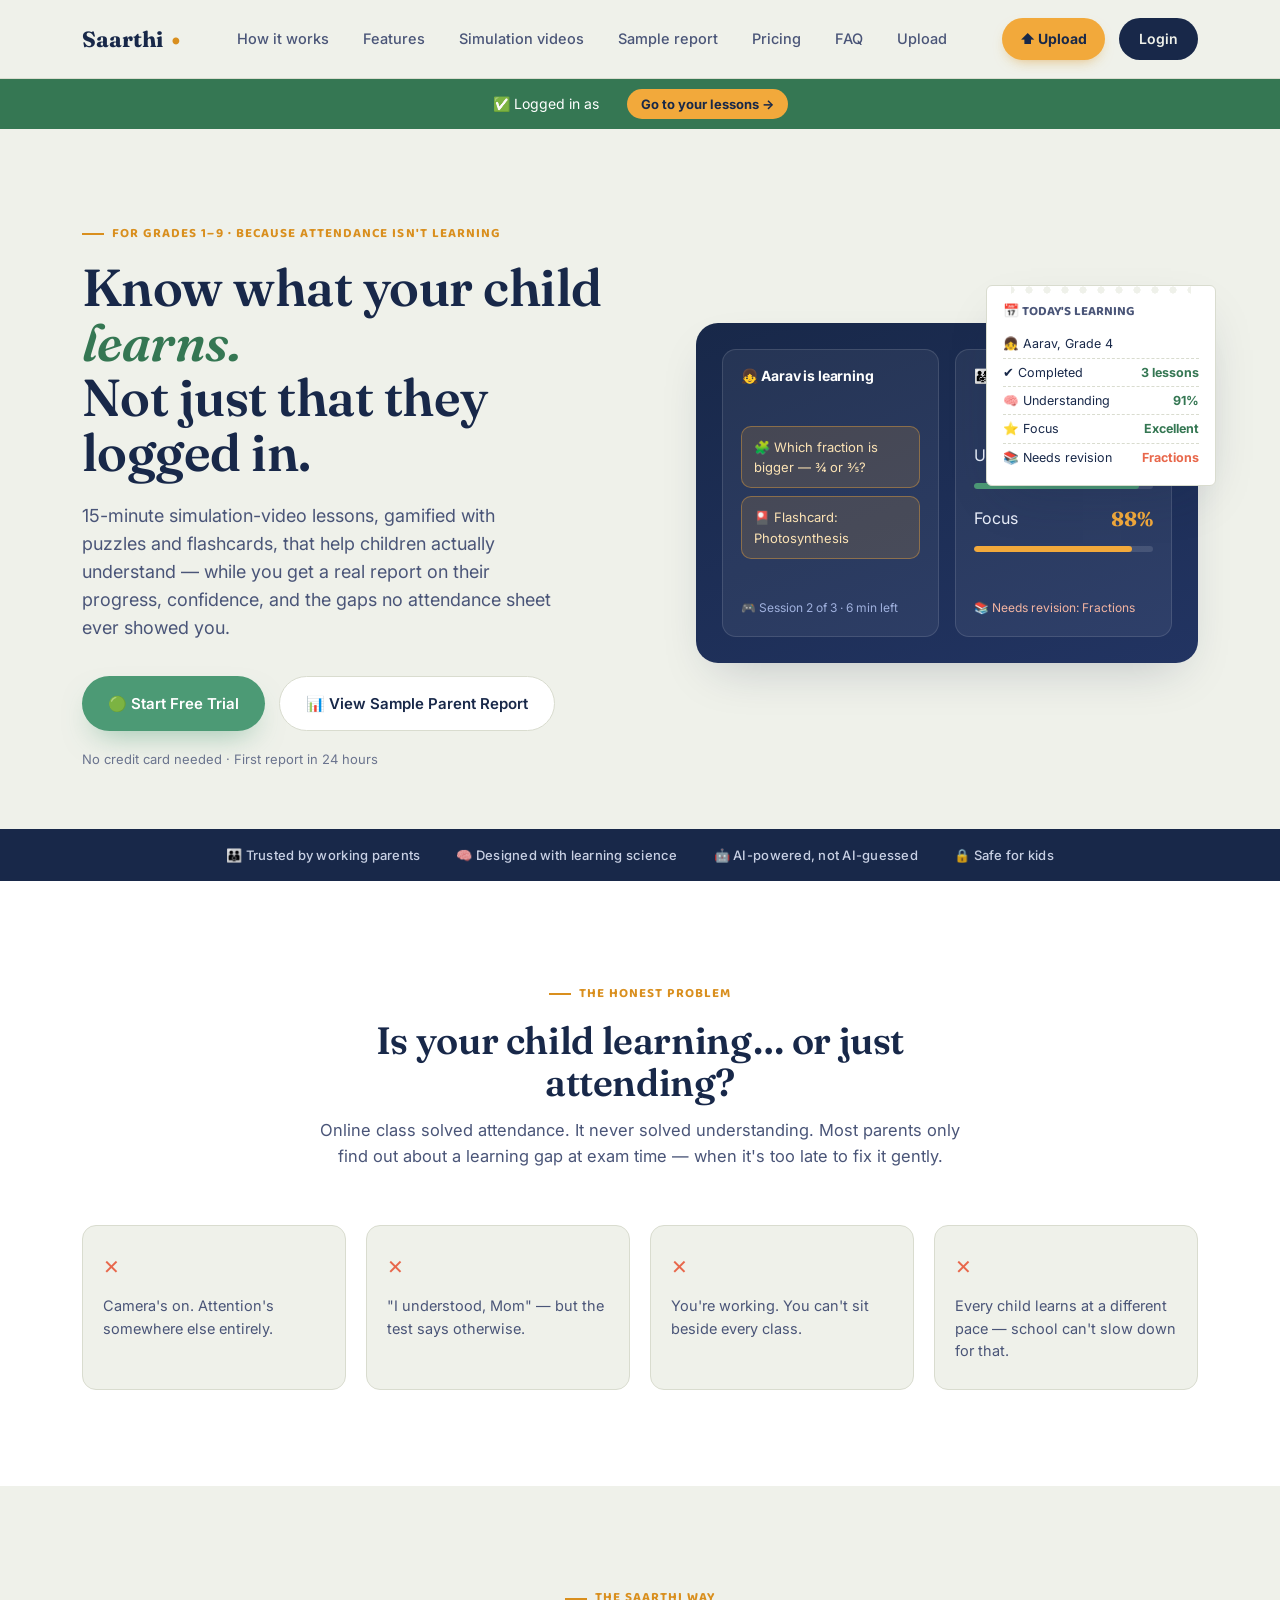
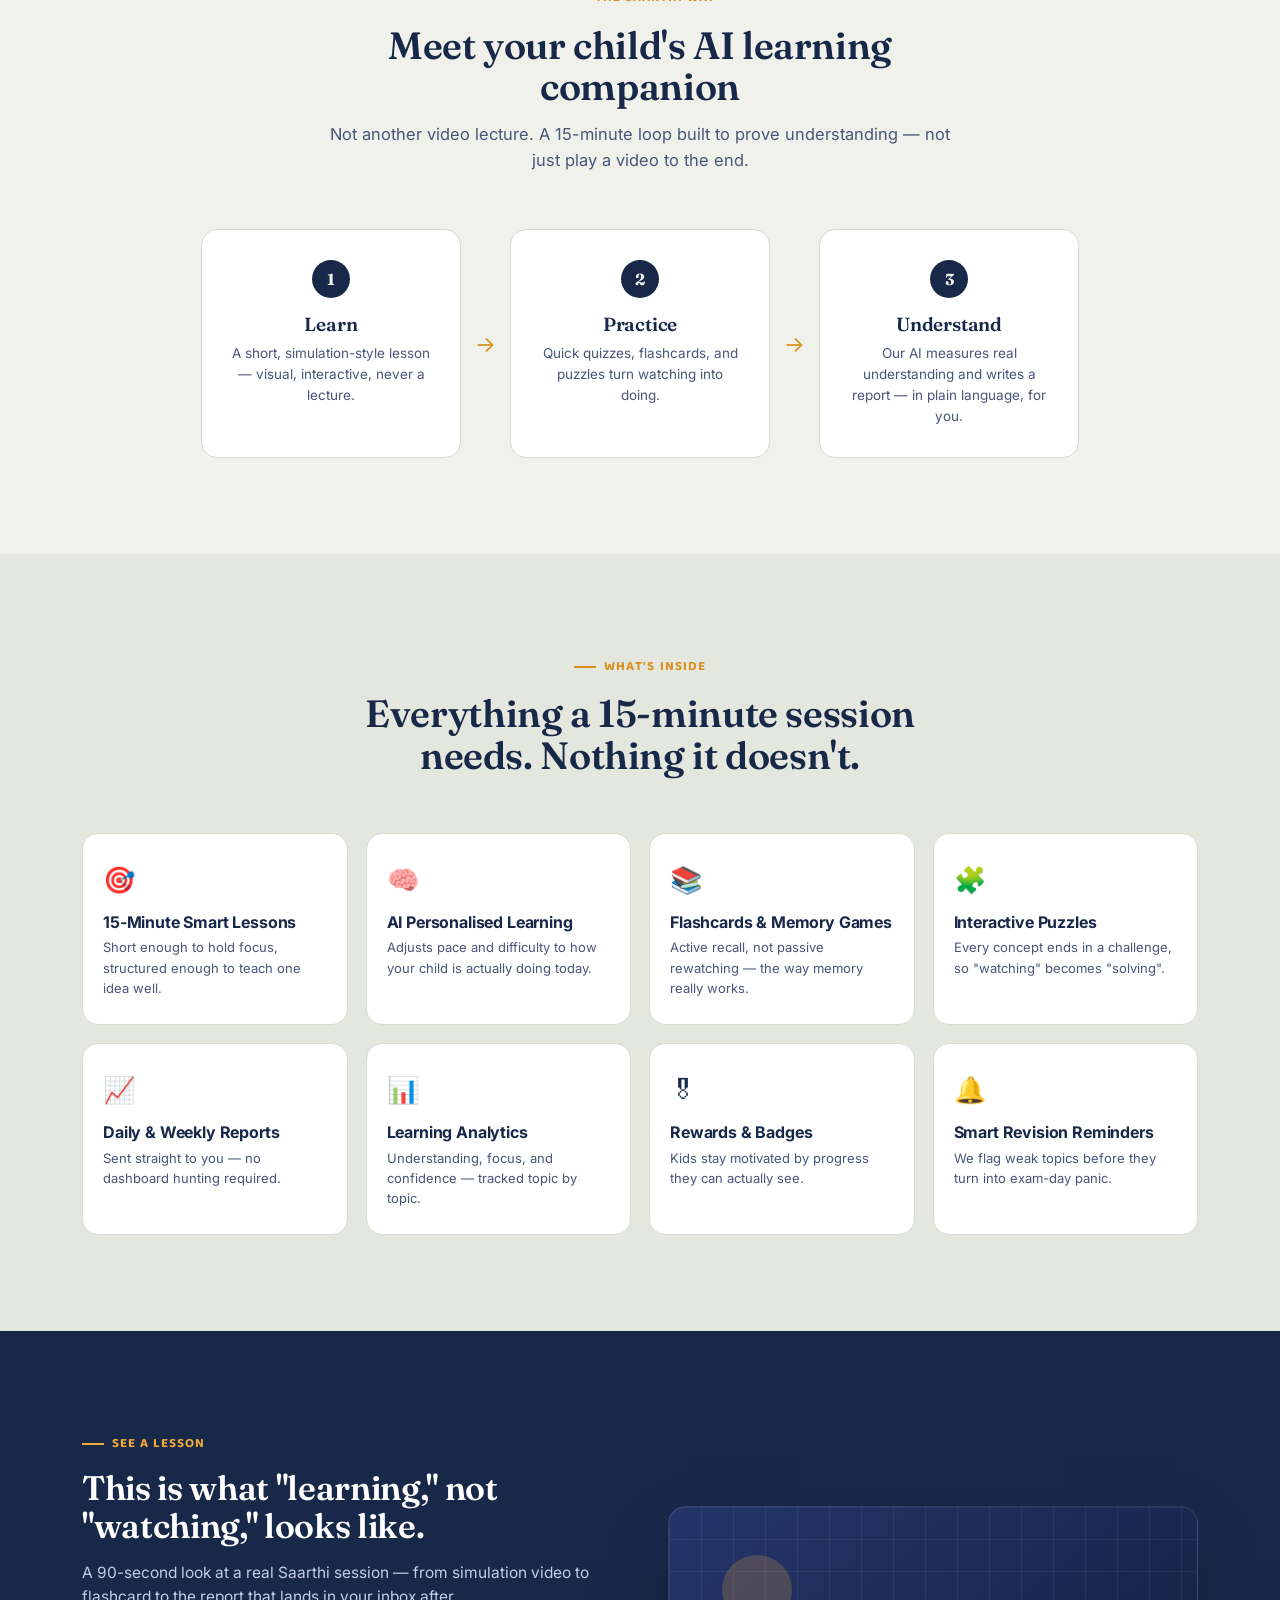
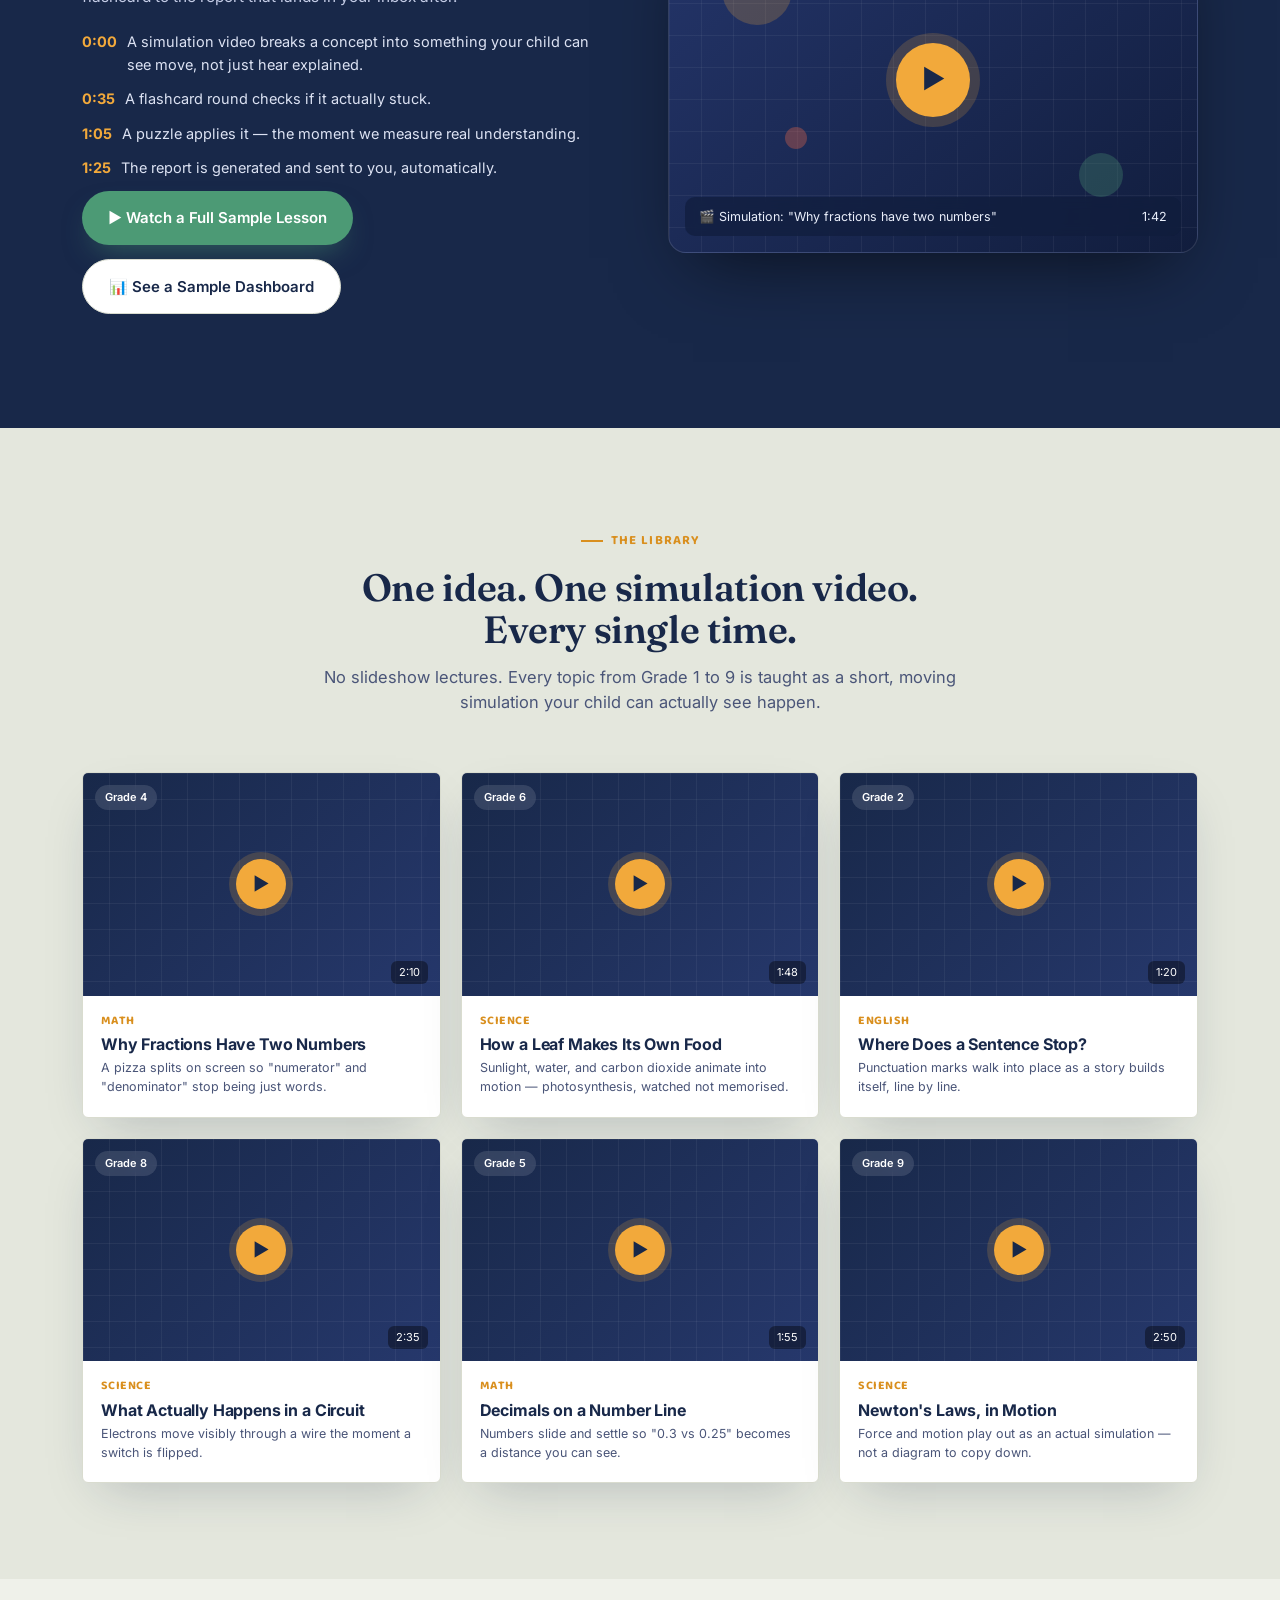
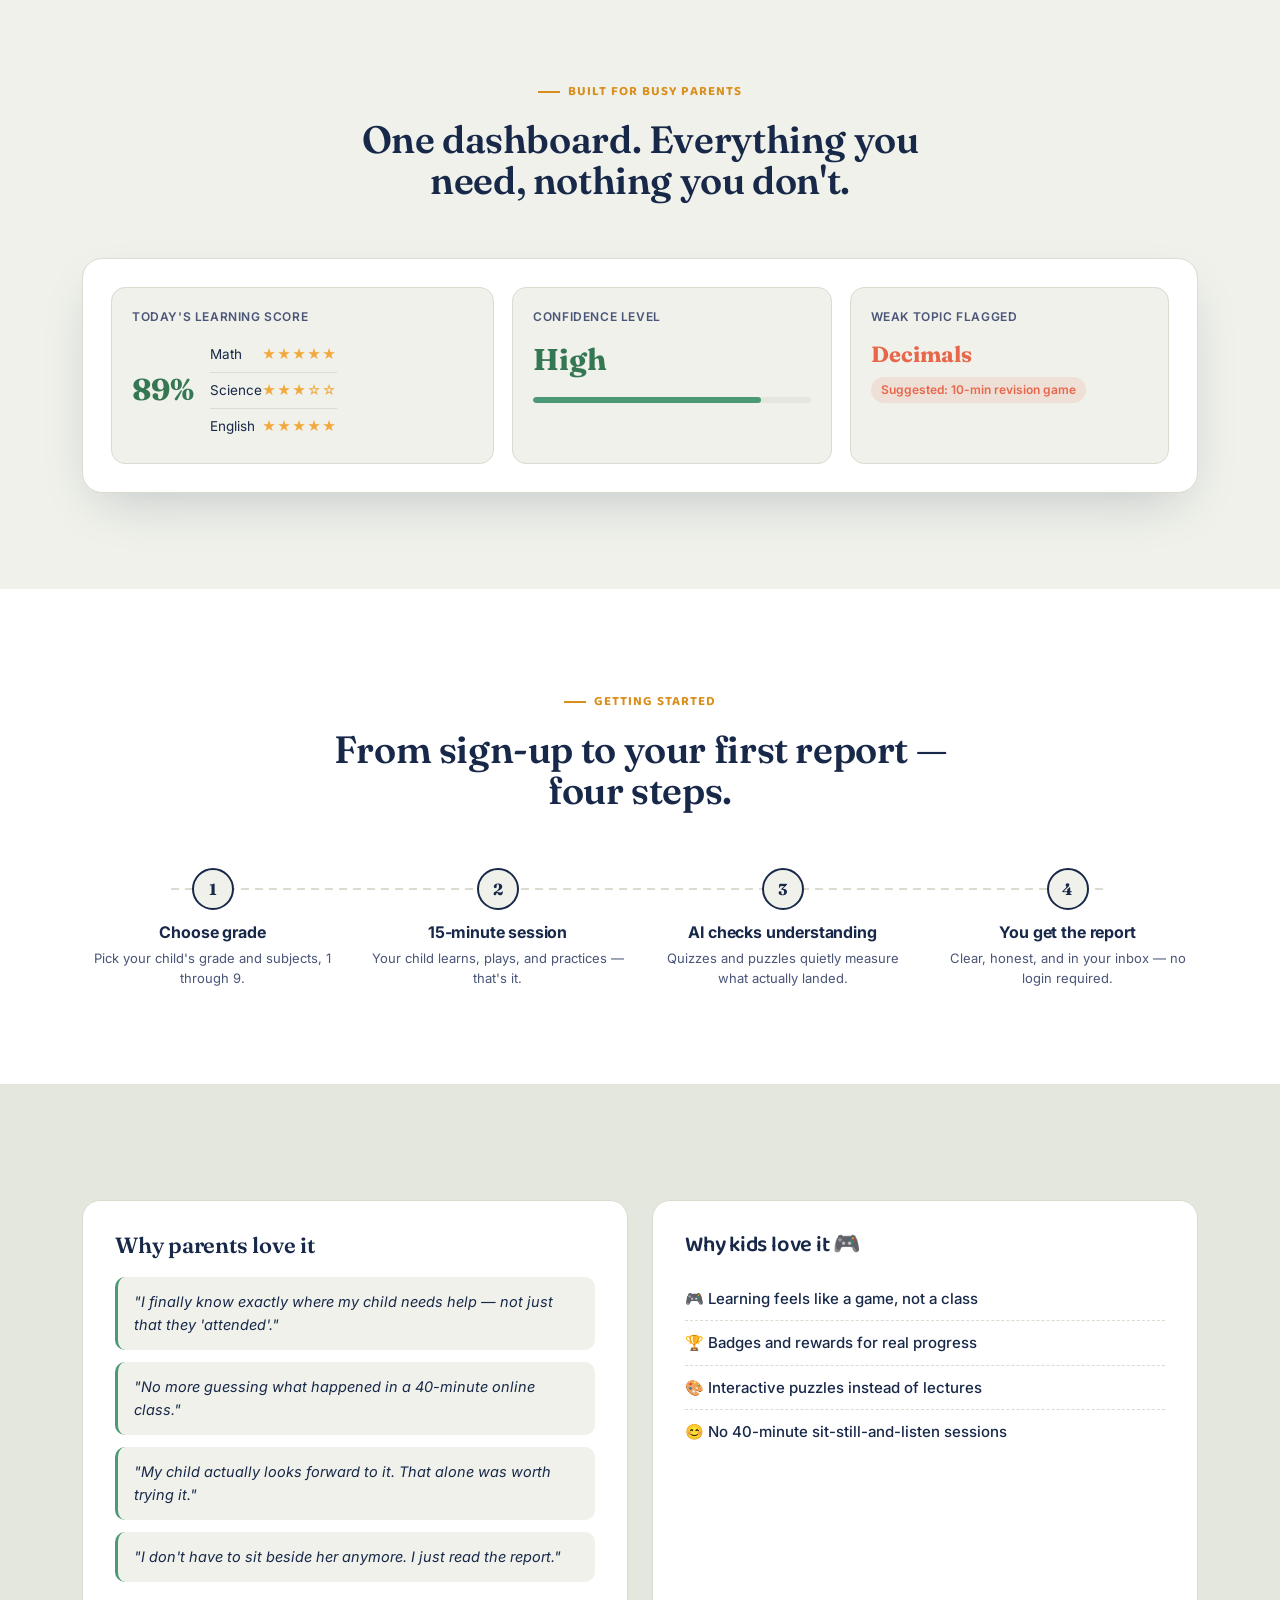
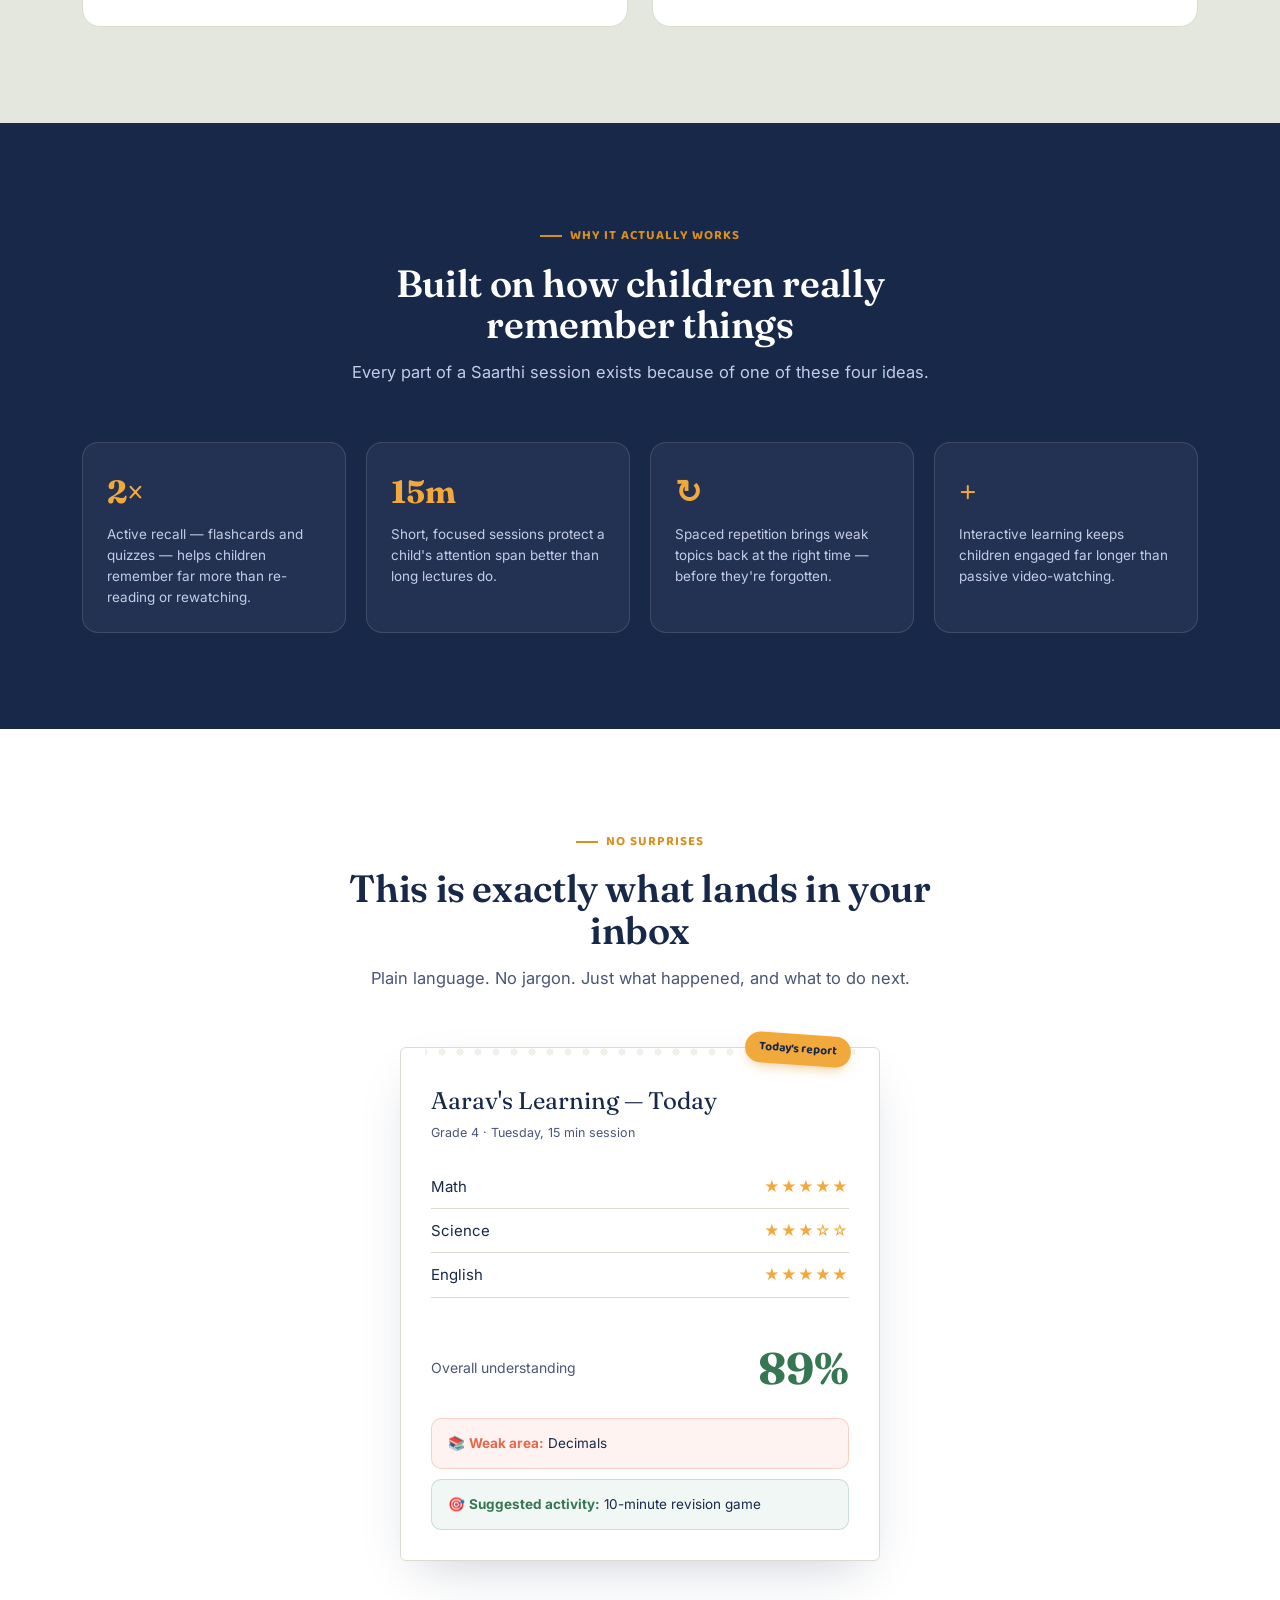
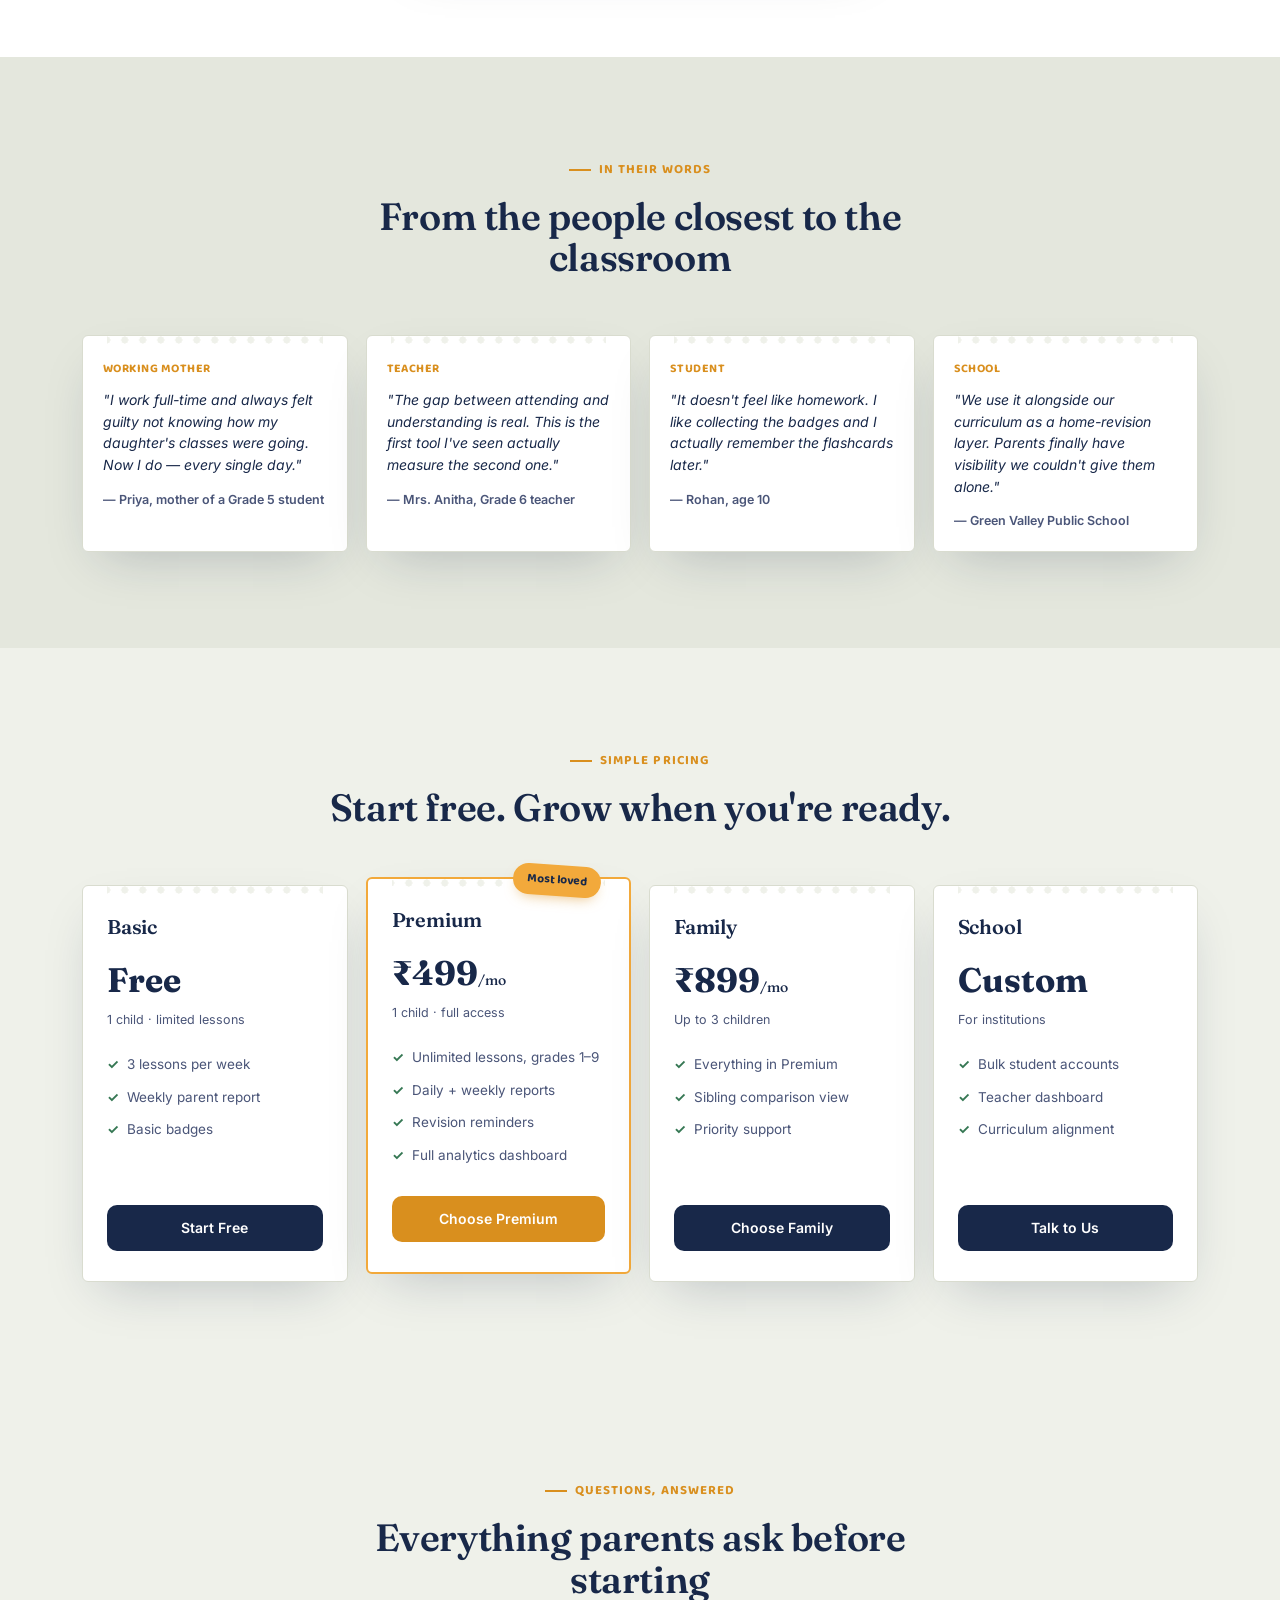
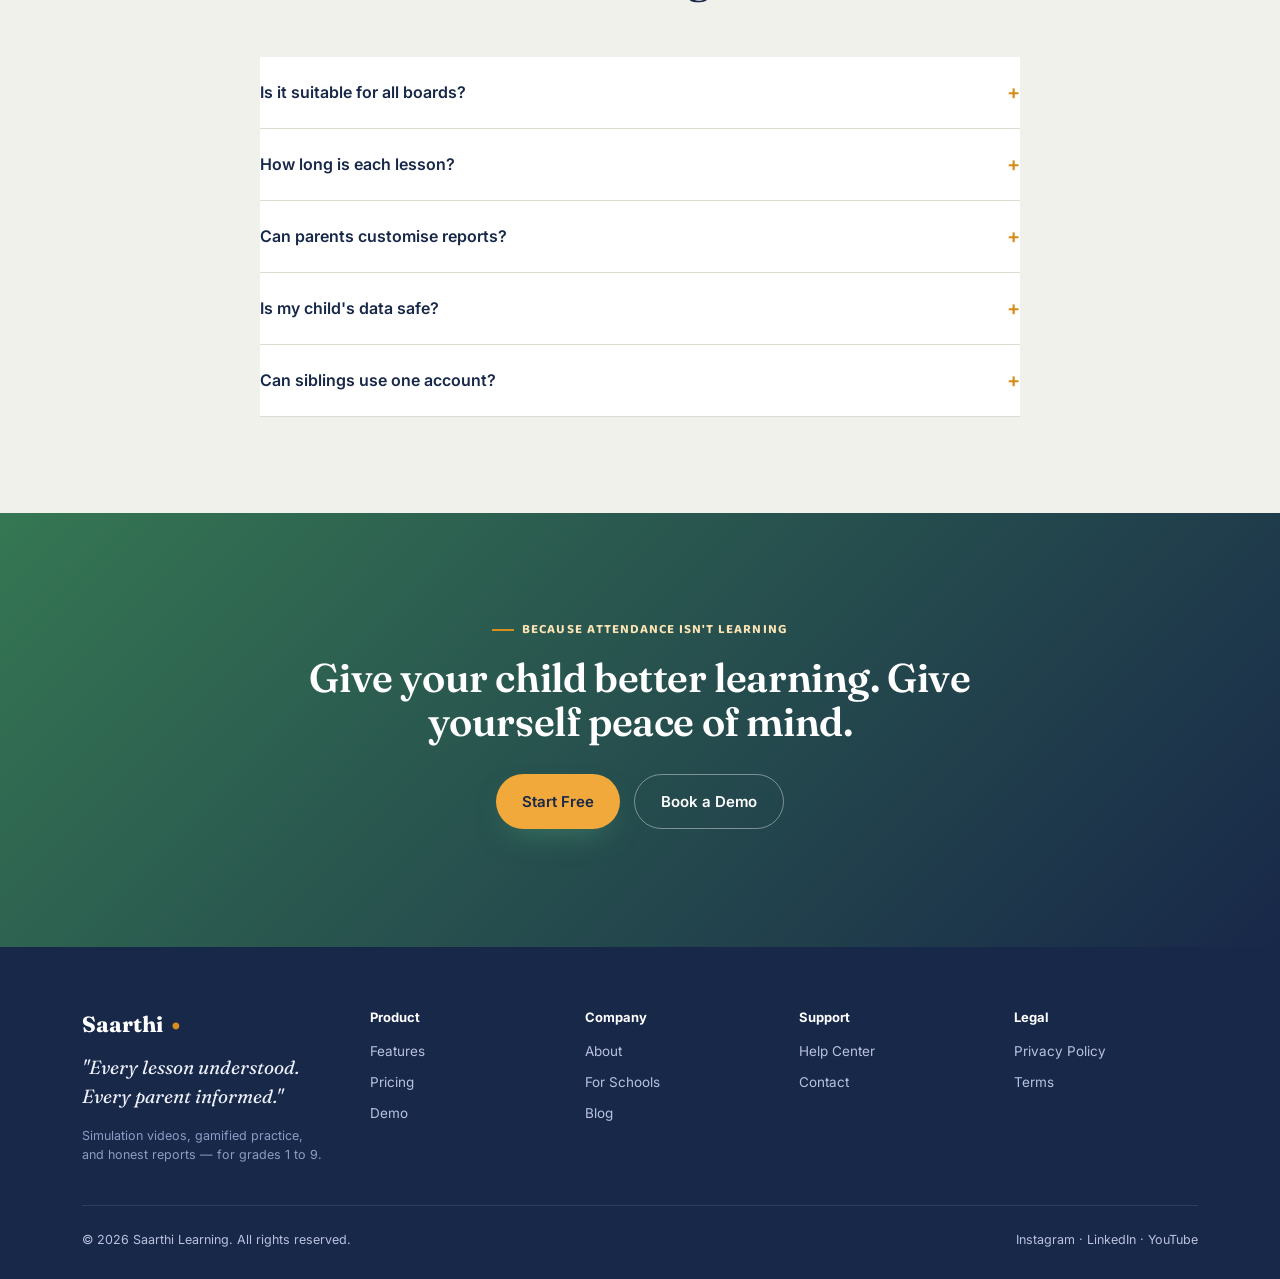
==== frontend/index.html @ c21df6fd ".." ====
<!DOCTYPE html>
<html lang="en">
<head>
<meta charset="UTF-8">
<meta name="viewport" content="width=device-width, initial-scale=1.0">
<title>Saarthi — Because attendance isn't learning.</title>
<link rel="preconnect" href="https://fonts.googleapis.com">
<link href="https://fonts.googleapis.com/css2?family=Fraunces:ital,opsz,wght@0,9..144,300;0,9..144,450;0,9..144,600;0,9..144,700;1,9..144,500&family=Inter:wght@400;500;600;700;800&family=Baloo+2:wght@500;600;700;800&display=swap" rel="stylesheet">
<style>
  :root{
    --ink:#182849;
    --ink-soft:#4A5578;
    --paper:#EFF1EA;
    --paper-deep:#E4E7DD;
    --card:#FFFFFF;
    --line: #D9DCCF;
    --marigold:#F2A93B;
    --marigold-deep:#D98F1E;
    --coral:#E8674B;
    --sage:#4C9A75;
    --sage-deep:#357753;
    --shadow: 0 20px 50px -20px rgba(24,40,73,0.25);
  }
  *{box-sizing:border-box; margin:0; padding:0;}
  html{scroll-behavior:smooth;}
  body{
    font-family:'Inter', sans-serif;
    background:var(--paper);
    color:var(--ink);
    line-height:1.55;
    -webkit-font-smoothing:antialiased;
    overflow-x:hidden;
  }
  h1,h2,h3,h4{ font-family:'Fraunces', serif; font-weight:600; color:var(--ink); line-height:1.1; letter-spacing:-0.01em;}
  .kid-font{ font-family:'Baloo 2', sans-serif; }
  a{ text-decoration:none; color:inherit; }
  img{max-width:100%; display:block;}
  .wrap{ max-width:1180px; margin:0 auto; padding:0 32px; }
  section{ position:relative; }
  .eyebrow{
    font-family:'Baloo 2', sans-serif;
    font-size:13px;
    font-weight:700;
    letter-spacing:0.08em;
    text-transform:uppercase;
    color:var(--marigold-deep);
    display:inline-flex;
    align-items:center;
    gap:8px;
    margin-bottom:16px;
  }
  .eyebrow::before{
    content:"";
    width:22px; height:2px;
    background:var(--marigold-deep);
    display:inline-block;
  }
  /* ---------- report-card signature component ---------- */
  .report-card{
    background:var(--card);
    border-radius:6px;
    position:relative;
    box-shadow: var(--shadow);
    border:1px solid var(--line);
  }
  .report-card::before{
    content:"";
    position:absolute;
    top:-1px; left:24px; right:24px;
    height:10px;
    background-image: radial-gradient(circle, var(--paper) 3.5px, transparent 3.6px);
    background-size: 18px 10px;
    background-repeat: repeat-x;
    background-position: top center;
  }
  .stamp-tab{
    position:absolute;
    top:-14px; right:28px;
    background:var(--marigold);
    color:var(--ink);
    font-family:'Baloo 2', sans-serif;
    font-weight:700;
    font-size:12px;
    padding:6px 14px;
    border-radius:20px;
    transform:rotate(4deg);
    box-shadow:0 6px 14px -6px rgba(217,143,30,0.6);
  }

  /* ---------- NAV ---------- */
  header{
    position:sticky; top:0; z-index:100;
    background:rgba(239,241,234,0.86);
    backdrop-filter:blur(10px);
    border-bottom:1px solid var(--line);
  }
  nav{
    display:flex; align-items:center; justify-content:space-between;
    padding:18px 32px;
    max-width:1180px; margin:0 auto;
  }
  .logo{
    font-family:'Fraunces', serif;
    font-weight:700; font-size:22px;
    display:flex; align-items:center; gap:8px;
  }
  .logo span{ color:var(--marigold-deep); }
  .nav-links{ display:flex; gap:34px; font-size:14.5px; font-weight:500; color:var(--ink-soft); }
  .nav-links a:hover{ color:var(--ink); }
  .nav-auth{ display:flex; align-items:center; gap:14px; }
  .nav-user{ font-size:14px; font-weight:600; color:var(--sage-deep); display:none; }
  .nav-cta{
    background:var(--ink);
    color:var(--paper) !important;
    padding:10px 20px;
    border-radius:30px;
    font-size:14px; font-weight:600;
    border:none; cursor:pointer; font-family:'Inter', sans-serif;
  }
  .nav-logout{
    display:none;
    background:transparent; border:1px solid var(--line); color:var(--ink-soft);
    padding:9px 18px; border-radius:30px; font-size:13.5px; font-weight:600;
    cursor:pointer; font-family:'Inter', sans-serif;
  }
  .nav-logout:hover{ color:var(--ink); }
  .nav-admin{
    background:var(--marigold); color:var(--ink) !important;
    padding:10px 18px; border-radius:30px;
    font-size:14px; font-weight:700;
    box-shadow:0 6px 14px -6px rgba(217,143,30,0.6);
  }
  .nav-admin:hover{ background:var(--marigold-deep); }
  @media(max-width:900px){ .nav-links{display:none;} }

  /* ---------- logged-in banner ---------- */
  .login-banner{
    background:var(--sage-deep);
    color:#fff;
    font-size:14px;
    padding:10px 32px;
    display:flex; align-items:center; justify-content:center; gap:14px; flex-wrap:wrap;
  }
  .login-banner b{ color:#FCE3B4; }
  .login-banner a{
    background:var(--marigold); color:var(--ink);
    font-weight:700; font-size:13px;
    padding:5px 14px; border-radius:20px;
  }

  /* ---------- HERO ---------- */
  .hero{ padding:88px 0 60px; position:relative; }
  .hero-grid{
    display:grid; grid-template-columns:1.05fr 0.95fr; gap:60px; align-items:center;
  }
  .hero h1{ font-size:52px; line-height:1.06; margin-bottom:22px; }
  .hero h1 em{ font-style:italic; color:var(--sage-deep); }
  .hero p.lead{ font-size:18px; color:var(--ink-soft); max-width:480px; margin-bottom:34px; }
  .cta-row{ display:flex; gap:14px; flex-wrap:wrap; margin-bottom:18px;}
  .btn{
    display:inline-flex; align-items:center; gap:8px;
    padding:15px 26px; border-radius:32px; font-weight:600; font-size:15px;
    cursor:pointer; border:none; transition:transform .15s ease, box-shadow .15s ease;
  }
  .btn:hover{ transform:translateY(-2px); }
  .btn-primary{ background:var(--sage); color:#fff; box-shadow:0 14px 30px -12px rgba(76,154,117,0.55);}
  .btn-primary:hover{ background:var(--sage-deep); }
  .btn-ghost{ background:var(--card); color:var(--ink); border:1px solid var(--line); }
  .microcopy{ font-size:13px; color:var(--ink-soft); opacity:0.8; }

  .hero-visual{ position:relative; }
  .hero-illustration{
    background:linear-gradient(160deg, var(--ink) 0%, #223462 100%);
    border-radius:22px;
    padding:26px;
    display:grid; grid-template-columns:1fr 1fr; gap:16px;
    box-shadow:var(--shadow);
    min-height:340px;
  }
  .hero-panel{
    background:rgba(255,255,255,0.06);
    border:1px solid rgba(255,255,255,0.12);
    border-radius:14px;
    padding:18px;
    color:#EAEFFB;
    display:flex; flex-direction:column; justify-content:space-between;
  }
  .hero-panel h4{ color:#fff; font-size:14px; font-family:'Inter'; font-weight:700; margin-bottom:10px;}
  .quiz-bubble{
    background:rgba(242,169,59,0.15);
    border:1px solid rgba(242,169,59,0.4);
    border-radius:10px; padding:10px 12px; font-size:13px; margin-bottom:8px; color:#FCE3B4;
  }
  .metric-row{ display:flex; justify-content:space-between; align-items:center; margin-bottom:12px;}
  .metric-row .val{ font-family:'Fraunces'; font-weight:700; font-size:20px; color:var(--marigold); }
  .bar{ height:6px; border-radius:6px; background:rgba(255,255,255,0.12); overflow:hidden; margin-top:4px;}
  .bar i{ display:block; height:100%; border-radius:6px; }

  /* floating snapshot widget */
  .snapshot-widget{
    position:absolute;
    top:-38px; right:-18px;
    width:230px;
    z-index:20;
    padding:16px 16px 14px;
    animation: floaty 5s ease-in-out infinite;
  }
  @keyframes floaty{ 0%,100%{ transform:translateY(0px) rotate(-2deg);} 50%{ transform:translateY(-8px) rotate(-1deg);} }
  .snapshot-widget h5{ font-family:'Baloo 2'; font-size:13px; font-weight:700; color:var(--ink-soft); margin-bottom:8px;}
  .snapshot-row{ display:flex; justify-content:space-between; font-size:12.5px; padding:4px 0; border-bottom:1px dashed var(--line); }
  .snapshot-row:last-child{ border-bottom:none; }
  .snapshot-row b{ color:var(--sage-deep); }
  @media(max-width:900px){
    .hero-grid{ grid-template-columns:1fr; }
    .hero h1{ font-size:36px; }
    .snapshot-widget{ position:static; margin:24px auto 0; animation:none; }
  }

  /* ---------- TRUST BAR ---------- */
  .trust-bar{
    background:var(--ink); color:#DCE3F5;
    padding:16px 0;
  }
  .trust-bar .wrap{ display:flex; justify-content:center; gap:36px; flex-wrap:wrap; font-size:13px; font-weight:500; letter-spacing:0.02em; opacity:0.9;}

  /* ---------- SECTION SPACING ---------- */
  .section-pad{ padding:96px 0; }
  .center{ text-align:center; }
  .section-head{ max-width:640px; margin:0 auto 56px; text-align:center; }
  .section-head h2{ font-size:38px; }
  .section-head p{ color:var(--ink-soft); font-size:16.5px; margin-top:14px; }

  /* ---------- PROBLEM ---------- */
  .problem{ background:var(--card); }
  .problem-grid{ display:grid; grid-template-columns:repeat(4,1fr); gap:20px; }
  .problem-card{
    background:var(--paper); border:1px solid var(--line); border-radius:14px; padding:26px 20px;
  }
  .problem-card .x{ color:var(--coral); font-size:20px; margin-bottom:12px; display:block;}
  .problem-card p{ font-size:14.5px; color:var(--ink-soft); }
  @media(max-width:900px){ .problem-grid{ grid-template-columns:1fr 1fr; } }
  @media(max-width:560px){ .problem-grid{ grid-template-columns:1fr; } }

  /* ---------- SOLUTION STEPS ---------- */
  .solution-flow{
    display:flex; align-items:stretch; gap:0; justify-content:center; flex-wrap:wrap; margin-top:20px;
  }
  .flow-step{
    background:var(--card); border:1px solid var(--line); border-radius:16px;
    padding:30px 26px; width:260px; text-align:center; position:relative;
  }
  .flow-step .num{
    width:38px; height:38px; border-radius:50%; background:var(--ink); color:var(--paper);
    display:flex; align-items:center; justify-content:center; font-family:'Fraunces'; font-weight:700;
    margin:0 auto 16px;
  }
  .flow-step h4{ font-size:19px; margin-bottom:8px; }
  .flow-step p{ font-size:13.5px; color:var(--ink-soft); }
  .flow-arrow{ display:flex; align-items:center; font-size:22px; color:var(--marigold-deep); padding:0 14px; }
  @media(max-width:760px){ .flow-arrow{ transform:rotate(90deg); } }

  /* ---------- FEATURES ---------- */
  .features{ background:var(--paper-deep); }
  .feature-grid{
    display:grid; grid-template-columns:repeat(4,1fr); gap:18px;
  }
  .feature-card{
    background:var(--card); border-radius:16px; padding:26px 20px; border:1px solid var(--line);
    transition:transform .18s ease, box-shadow .18s ease;
  }
  .feature-card:hover{ transform:translateY(-4px); box-shadow:var(--shadow); }
  .feature-card .icon{ font-size:26px; margin-bottom:14px; display:block; }
  .feature-card h4{ font-size:16px; margin-bottom:6px; font-family:'Inter'; font-weight:700; }
  .feature-card p{ font-size:13px; color:var(--ink-soft); }
  @media(max-width:900px){ .feature-grid{ grid-template-columns:1fr 1fr; } }
  @media(max-width:560px){ .feature-grid{ grid-template-columns:1fr; } }

  /* ---------- DEMO VIDEO ---------- */
  .demo{ background:var(--ink); color:#EDF0FA; }
  .demo .eyebrow{ color:var(--marigold); }
  .demo .eyebrow::before{ background:var(--marigold); }
  .demo-grid{ display:grid; grid-template-columns:1fr 1fr; gap:56px; align-items:center; }
  .demo-copy h2{ color:#fff; font-size:34px; margin-bottom:16px; }
  .demo-copy p{ color:#C4CCE6; font-size:15.5px; margin-bottom:22px; }
  .demo-list{ list-style:none; }
  .demo-list li{ display:flex; gap:10px; font-size:14.5px; color:#DCE2F3; margin-bottom:12px; }
  .demo-list li b{ color:var(--marigold); }
  .player{
    position:relative; border-radius:18px; overflow:hidden;
    background:linear-gradient(140deg,#24356A,#111D3D);
    aspect-ratio:16/10.5;
    border:1px solid rgba(255,255,255,0.12);
    box-shadow:0 30px 70px -25px rgba(0,0,0,0.6);
    display:flex; align-items:center; justify-content:center;
  }
  .player .grid-lines{
    position:absolute; inset:0;
    background-image:linear-gradient(rgba(255,255,255,0.05) 1px, transparent 1px), linear-gradient(90deg, rgba(255,255,255,0.05) 1px, transparent 1px);
    background-size:32px 32px;
  }
  .player .floaty-shape{
    position:absolute; border-radius:50%;
  }
  .shape1{ width:70px; height:70px; background:rgba(242,169,59,0.22); top:14%; left:10%; animation:floaty 6s ease-in-out infinite; }
  .shape2{ width:44px; height:44px; background:rgba(76,154,117,0.3); bottom:16%; right:14%; animation:floaty 7s ease-in-out infinite reverse; }
  .shape3{ width:22px; height:22px; background:rgba(232,103,75,0.35); bottom:30%; left:22%; animation:floaty 5.5s ease-in-out infinite; }
  .play-btn{
    width:74px; height:74px; border-radius:50%;
    background:var(--marigold); color:var(--ink);
    display:flex; align-items:center; justify-content:center;
    font-size:26px; cursor:pointer; z-index:5;
    box-shadow:0 0 0 10px rgba(242,169,59,0.18);
    transition:transform .2s ease;
  }
  .play-btn:hover{ transform:scale(1.08); }
  .player-caption{
    position:absolute; bottom:16px; left:16px; right:16px;
    background:rgba(17,29,61,0.7); backdrop-filter:blur(6px);
    border-radius:10px; padding:10px 14px; font-size:12.5px; color:#EAEFFB;
    display:flex; justify-content:space-between; z-index:5;
  }
  @media(max-width:900px){ .demo-grid{ grid-template-columns:1fr; } }

  /* ---------- SIM LIBRARY ---------- */
  .simlib{ background:var(--paper-deep); }
  .simlib-grid{ display:grid; grid-template-columns:repeat(3,1fr); gap:20px; margin-top:20px; }
  .sim-card{ overflow:hidden; padding:0; }
  .sim-thumb{
    position:relative; aspect-ratio:16/10; display:flex; align-items:center; justify-content:center;
    background:linear-gradient(135deg, var(--ink), #26386C);
  }
  .sim-thumb .grid-lines{ position:absolute; inset:0; background-image:linear-gradient(rgba(255,255,255,0.05) 1px, transparent 1px), linear-gradient(90deg, rgba(255,255,255,0.05) 1px, transparent 1px); background-size:26px 26px; }
  .sim-thumb .mini-play{
    width:50px; height:50px; border-radius:50%; background:var(--marigold); color:var(--ink);
    display:flex; align-items:center; justify-content:center; font-size:18px; z-index:2;
    box-shadow:0 0 0 7px rgba(242,169,59,0.18); cursor:pointer;
  }
  .sim-thumb .grade-chip{
    position:absolute; top:12px; left:12px; background:rgba(255,255,255,0.12); backdrop-filter:blur(4px);
    color:#fff; font-size:11px; font-weight:600; padding:4px 10px; border-radius:20px; z-index:2;
  }
  .sim-thumb .duration{
    position:absolute; bottom:12px; right:12px; background:rgba(0,0,0,0.4); color:#fff;
    font-size:11px; padding:3px 8px; border-radius:6px; z-index:2;
  }
  .sim-body{ padding:16px 18px 20px; }
  .sim-body .subj{ font-family:'Baloo 2'; font-size:12px; font-weight:700; color:var(--marigold-deep); text-transform:uppercase; letter-spacing:.04em; margin-bottom:6px; }
  .sim-body h4{ font-size:16px; font-family:'Inter'; font-weight:700; margin-bottom:4px; }
  .sim-body p{ font-size:12.5px; color:var(--ink-soft); }
  @media(max-width:900px){ .simlib-grid{ grid-template-columns:1fr 1fr; } }
  @media(max-width:560px){ .simlib-grid{ grid-template-columns:1fr; } }

  /* ---------- DASHBOARD ---------- */
  .dashboard-mock{
    background:var(--card); border:1px solid var(--line); border-radius:20px;
    padding:28px; box-shadow:var(--shadow); margin-top:20px;
  }
  .dash-grid{ display:grid; grid-template-columns:1.2fr 1fr 1fr; gap:18px; }
  .dash-card{ background:var(--paper); border-radius:14px; padding:20px; border:1px solid var(--line); }
  .dash-card .label{ font-size:12px; text-transform:uppercase; letter-spacing:0.05em; color:var(--ink-soft); font-weight:600; margin-bottom:10px;}
  .dash-card .big{ font-family:'Fraunces'; font-size:30px; font-weight:700; color:var(--sage-deep); }
  .dash-tag{
    display:inline-block; background:rgba(232,103,75,0.12); color:var(--coral);
    font-size:12px; font-weight:600; padding:4px 10px; border-radius:20px; margin-top:6px;
  }
  .ring-wrap{ display:flex; align-items:center; gap:16px; }
  .subject-line{ display:flex; justify-content:space-between; font-size:13.5px; padding:7px 0; border-bottom:1px solid var(--line); }
  .subject-line:last-child{ border:none; }
  .stars{ color:var(--marigold); letter-spacing:1px; }
  @media(max-width:900px){ .dash-grid{ grid-template-columns:1fr; } }

  /* ---------- HOW IT WORKS ---------- */
  .how{ background:var(--card); }
  .how-track{ display:grid; grid-template-columns:repeat(4,1fr); gap:24px; margin-top:10px; position:relative;}
  .how-track::before{
    content:""; position:absolute; top:20px; left:8%; right:8%; height:2px;
    background-image:linear-gradient(to right, var(--line) 60%, transparent 0%);
    background-size:14px 2px; background-repeat:repeat-x;
  }
  .how-step{ text-align:center; position:relative; z-index:1;}
  .how-step .dot{
    width:42px; height:42px; border-radius:50%; background:var(--paper);
    border:2px solid var(--ink); color:var(--ink); font-family:'Fraunces'; font-weight:700;
    display:flex; align-items:center; justify-content:center; margin:0 auto 14px;
  }
  .how-step h4{ font-size:16px; margin-bottom:6px; font-family:'Inter'; font-weight:700;}
  .how-step p{ font-size:13px; color:var(--ink-soft); }
  @media(max-width:760px){ .how-track{ grid-template-columns:1fr; } .how-track::before{ display:none; } }

  /* ---------- WHY PARENTS / KIDS ---------- */
  .why{ background:var(--paper-deep); }
  .why-cols{ display:grid; grid-template-columns:1fr 1fr; gap:24px; margin-top:20px; }
  .why-col{ background:var(--card); border-radius:18px; padding:32px; border:1px solid var(--line); }
  .why-col h3{ font-size:22px; margin-bottom:20px; }
  .quote-card{
    background:var(--paper); border-left:3px solid var(--sage); border-radius:10px;
    padding:14px 16px; margin-bottom:12px; font-size:14.5px; font-style:italic; color:var(--ink);
  }
  .kid-list{ list-style:none; }
  .kid-list li{ display:flex; gap:12px; align-items:center; font-size:15px; padding:10px 0; border-bottom:1px dashed var(--line); font-family:'Inter'; font-weight:500;}
  .kid-list li:last-child{ border:none; }
  @media(max-width:800px){ .why-cols{ grid-template-columns:1fr; } }

  /* ---------- LEARNING SCIENCE ---------- */
  .science{ background:var(--ink); color:#fff; }
  .science .section-head p{ color:#C4CCE6; }
  .science .section-head h2{ color:#fff; }
  .sci-grid{ display:grid; grid-template-columns:repeat(4,1fr); gap:20px; margin-top:10px; }
  .sci-card{ background:rgba(255,255,255,0.05); border:1px solid rgba(255,255,255,0.12); border-radius:16px; padding:24px; }
  .sci-card .stat{ font-family:'Fraunces'; font-size:32px; font-weight:700; color:var(--marigold); margin-bottom:8px; }
  .sci-card p{ font-size:13.5px; color:#C4CCE6; }
  @media(max-width:900px){ .sci-grid{ grid-template-columns:1fr 1fr; } }
  @media(max-width:560px){ .sci-grid{ grid-template-columns:1fr; } }

  /* ---------- SAMPLE REPORT ---------- */
  .sample{ background:var(--card); }
  .sample-card{ max-width:480px; margin:20px auto 0; padding:34px 30px 30px; }
  .sample-card .kid-name{ font-family:'Fraunces'; font-size:24px; margin-bottom:4px; }
  .sample-card .date{ font-size:12.5px; color:var(--ink-soft); margin-bottom:22px; }
  .subj-row{ display:flex; justify-content:space-between; align-items:center; padding:10px 0; border-bottom:1px solid var(--line); font-size:15px; }
  .overall{ display:flex; justify-content:space-between; align-items:center; margin-top:20px; padding-top:16px; }
  .overall .big-pct{ font-family:'Fraunces'; font-size:44px; font-weight:700; color:var(--sage-deep); }
  .weak-box{
    margin-top:16px; background:rgba(232,103,75,0.08); border:1px solid rgba(232,103,75,0.25);
    border-radius:10px; padding:14px 16px; font-size:13.5px;
  }
  .weak-box b{ color:var(--coral); }
  .suggest-box{
    margin-top:10px; background:rgba(76,154,117,0.08); border:1px solid rgba(76,154,117,0.25);
    border-radius:10px; padding:14px 16px; font-size:13.5px;
  }
  .suggest-box b{ color:var(--sage-deep); }

  /* ---------- TESTIMONIALS ---------- */
  .testi{ background:var(--paper-deep); }
  .testi-grid{ display:grid; grid-template-columns:repeat(4,1fr); gap:18px; margin-top:20px;}
  .testi-card{ padding:24px 20px 20px; }
  .testi-card .role{ font-family:'Baloo 2'; font-size:12px; font-weight:700; color:var(--marigold-deep); text-transform:uppercase; letter-spacing:.04em; margin-bottom:10px;}
  .testi-card p{ font-size:14px; color:var(--ink); font-style:italic; margin-bottom:14px; }
  .testi-card .name{ font-size:12.5px; color:var(--ink-soft); font-weight:600; }
  @media(max-width:900px){ .testi-grid{ grid-template-columns:1fr 1fr; } }
  @media(max-width:560px){ .testi-grid{ grid-template-columns:1fr; } }

  /* ---------- PRICING ---------- */
  .pricing-grid{ display:grid; grid-template-columns:repeat(4,1fr); gap:18px; margin-top:20px;}
  .price-card{ padding:30px 24px; display:flex; flex-direction:column; }
  .price-card.featured{ border:2px solid var(--marigold); transform:translateY(-8px); }
  .price-card h4{ font-size:20px; margin-bottom:6px; }
  .price-card .amt{ font-family:'Fraunces'; font-size:34px; font-weight:700; margin:10px 0 4px; }
  .price-card .per{ font-size:12.5px; color:var(--ink-soft); margin-bottom:18px; }
  .price-card ul{ list-style:none; margin-bottom:24px; flex:1; }
  .price-card li{ font-size:13.5px; color:var(--ink-soft); padding:6px 0; display:flex; gap:8px; }
  .price-card li::before{ content:"✓"; color:var(--sage-deep); font-weight:700; }
  .price-btn{
    background:var(--ink); color:#fff; text-align:center; padding:12px; border-radius:10px; font-weight:600; font-size:14px;
  }
  .price-card.featured .price-btn{ background:var(--marigold-deep); }
  @media(max-width:900px){ .pricing-grid{ grid-template-columns:1fr 1fr; } }
  @media(max-width:560px){ .pricing-grid{ grid-template-columns:1fr; } .price-card.featured{ transform:none; } }

  /* ---------- FAQ ---------- */
  .faq{ background:var(--card); max-width:760px; margin:0 auto; }
  .faq-item{ border-bottom:1px solid var(--line); padding:20px 0; }
  .faq-q{
    display:flex; justify-content:space-between; align-items:center; cursor:pointer;
    font-weight:600; font-size:16px;
  }
  .faq-q .plus{ font-size:20px; color:var(--marigold-deep); transition:transform .2s ease; }
  .faq-item.open .plus{ transform:rotate(45deg); }
  .faq-a{ max-height:0; overflow:hidden; transition:max-height .25s ease; font-size:14.5px; color:var(--ink-soft); }
  .faq-item.open .faq-a{ max-height:200px; margin-top:12px; }

  /* ---------- FINAL CTA ---------- */
  .final-cta{
    background:linear-gradient(135deg, var(--sage-deep), var(--ink));
    color:#fff; text-align:center; padding:100px 0;
  }
  .final-cta h2{ color:#fff; font-size:40px; max-width:680px; margin:0 auto 30px; }
  .final-cta .cta-row{ justify-content:center; }
  .final-cta .btn-ghost{ background:transparent; border:1px solid rgba(255,255,255,0.4); color:#fff; }

  /* ---------- FOOTER ---------- */
  footer{ background:var(--ink); color:#B9C2DE; padding:60px 0 30px; }
  .footer-grid{ display:grid; grid-template-columns:1.4fr repeat(4, 1fr); gap:30px; margin-bottom:40px; }
  .footer-grid h5{ color:#fff; font-size:13px; margin-bottom:14px; font-weight:700; }
  .footer-grid a{ display:block; font-size:13.5px; margin-bottom:10px; color:#B9C2DE; }
  .footer-grid a:hover{ color:#fff; }
  .footer-tagline{ font-family:'Fraunces'; font-style:italic; font-size:19px; color:#EDF0FA; margin-top:12px; max-width:260px; }
  .footer-bottom{ border-top:1px solid rgba(255,255,255,0.1); padding-top:24px; display:flex; justify-content:space-between; font-size:12.5px; flex-wrap:wrap; gap:10px;}
  @media(max-width:900px){ .footer-grid{ grid-template-columns:1fr 1fr; } }
</style>
</head>
<body>

<header>
  <nav>
    <div class="logo">Saarthi <span>•</span></div>
    <div class="nav-links">
      <a href="#solution">How it works</a>
      <a href="#features">Features</a>
      <a href="#demo">Simulation videos</a>
      <a href="#report">Sample report</a>
      <a href="#pricing">Pricing</a>
      <a href="#faq">FAQ</a>
      <a href="admin.html">Upload</a>
    </div>
    <div class="nav-auth">
      <span class="nav-user" id="nav-user"></span>
      <a href="admin.html" class="nav-admin" id="admin-link">⬆ Upload</a>
      <a href="login.html" class="nav-cta" id="auth-cta">Login</a>
      <button class="nav-logout" id="logout">Log out</button>
    </div>
  </nav>
</header>

<div class="login-banner" id="login-banner" hidden>
  ✅ Logged in as <b id="banner-name"></b>
  <a href="lessons.html">Go to your lessons →</a>
  <a href="admin.html" id="banner-admin" hidden>Upload a lesson →</a>
</div>

<!-- ============ HERO ============ -->
<section class="hero">
  <div class="wrap hero-grid">
    <div>
      <span class="eyebrow">For grades 1–9 · Because attendance isn't learning</span>
      <h1>Know what your child <em>learns.</em><br>Not just that they logged in.</h1>
      <p class="lead">15-minute simulation-video lessons, gamified with puzzles and flashcards, that help children actually understand — while you get a real report on their progress, confidence, and the gaps no attendance sheet ever showed you.</p>
      <div class="cta-row">
        <a href="login.html" class="btn btn-primary" id="hero-cta">🟢 Start Free Trial</a>
        <a href="sample-report.html" class="btn btn-ghost">📊 View Sample Parent Report</a>
      </div>
      <p class="microcopy">No credit card needed · First report in 24 hours</p>
    </div>

    <div class="hero-visual">
      <div class="report-card snapshot-widget">
        <h5>📅 TODAY'S LEARNING</h5>
        <div class="snapshot-row"><span>👧 Aarav, Grade 4</span><span></span></div>
        <div class="snapshot-row"><span>✔ Completed</span><b>3 lessons</b></div>
        <div class="snapshot-row"><span>🧠 Understanding</span><b>91%</b></div>
        <div class="snapshot-row"><span>⭐ Focus</span><b>Excellent</b></div>
        <div class="snapshot-row"><span>📚 Needs revision</span><b style="color:var(--coral)">Fractions</b></div>
      </div>

      <div class="hero-illustration">
        <div class="hero-panel">
          <h4>👧 Aarav is learning</h4>
          <div>
            <div class="quiz-bubble">🧩 Which fraction is bigger — ¾ or ⅗?</div>
            <div class="quiz-bubble">🎴 Flashcard: Photosynthesis</div>
          </div>
          <div style="font-size:12px; color:#9FB0DD;">🎮 Session 2 of 3 · 6 min left</div>
        </div>
        <div class="hero-panel">
          <h4>👨‍👩‍👧 Parent report, live</h4>
          <div>
            <div class="metric-row"><span>Understanding</span><span class="val">92%</span></div>
            <div class="bar"><i style="width:92%; background:var(--sage);"></i></div>
            <div class="metric-row" style="margin-top:14px;"><span>Focus</span><span class="val">88%</span></div>
            <div class="bar"><i style="width:88%; background:var(--marigold);"></i></div>
          </div>
          <div style="font-size:12px; color:#F3B5A2;">📚 Needs revision: Fractions</div>
        </div>
      </div>
    </div>
  </div>
</section>

<div class="trust-bar">
  <div class="wrap">
    <span>👪 Trusted by working parents</span>
    <span>🧠 Designed with learning science</span>
    <span>🤖 AI-powered, not AI-guessed</span>
    <span>🔒 Safe for kids</span>
  </div>
</div>

<!-- ============ PROBLEM ============ -->
<section class="problem section-pad">
  <div class="wrap">
    <div class="section-head">
      <span class="eyebrow">The honest problem</span>
      <h2>Is your child learning… or just attending?</h2>
      <p>Online class solved attendance. It never solved understanding. Most parents only find out about a learning gap at exam time — when it's too late to fix it gently.</p>
    </div>
    <div class="problem-grid">
      <div class="problem-card"><span class="x">✕</span><p>Camera's on. Attention's somewhere else entirely.</p></div>
      <div class="problem-card"><span class="x">✕</span><p>"I understood, Mom" — but the test says otherwise.</p></div>
      <div class="problem-card"><span class="x">✕</span><p>You're working. You can't sit beside every class.</p></div>
      <div class="problem-card"><span class="x">✕</span><p>Every child learns at a different pace — school can't slow down for that.</p></div>
    </div>
  </div>
</section>

<!-- ============ SOLUTION ============ -->
<section class="section-pad" id="solution">
  <div class="wrap">
    <div class="section-head">
      <span class="eyebrow">The Saarthi way</span>
      <h2>Meet your child's AI learning companion</h2>
      <p>Not another video lecture. A 15-minute loop built to prove understanding — not just play a video to the end.</p>
    </div>
    <div class="solution-flow">
      <div class="flow-step"><div class="num">1</div><h4>Learn</h4><p>A short, simulation-style lesson — visual, interactive, never a lecture.</p></div>
      <div class="flow-arrow">→</div>
      <div class="flow-step"><div class="num">2</div><h4>Practice</h4><p>Quick quizzes, flashcards, and puzzles turn watching into doing.</p></div>
      <div class="flow-arrow">→</div>
      <div class="flow-step"><div class="num">3</div><h4>Understand</h4><p>Our AI measures real understanding and writes a report — in plain language, for you.</p></div>
    </div>
  </div>
</section>

<!-- ============ FEATURES ============ -->
<section class="features section-pad" id="features">
  <div class="wrap">
    <div class="section-head">
      <span class="eyebrow">What's inside</span>
      <h2>Everything a 15-minute session needs. Nothing it doesn't.</h2>
    </div>
    <div class="feature-grid">
      <div class="feature-card"><span class="icon">🎯</span><h4>15-Minute Smart Lessons</h4><p>Short enough to hold focus, structured enough to teach one idea well.</p></div>
      <div class="feature-card"><span class="icon">🧠</span><h4>AI Personalised Learning</h4><p>Adjusts pace and difficulty to how your child is actually doing today.</p></div>
      <div class="feature-card"><span class="icon">📚</span><h4>Flashcards & Memory Games</h4><p>Active recall, not passive rewatching — the way memory really works.</p></div>
      <div class="feature-card"><span class="icon">🧩</span><h4>Interactive Puzzles</h4><p>Every concept ends in a challenge, so "watching" becomes "solving".</p></div>
      <div class="feature-card"><span class="icon">📈</span><h4>Daily & Weekly Reports</h4><p>Sent straight to you — no dashboard hunting required.</p></div>
      <div class="feature-card"><span class="icon">📊</span><h4>Learning Analytics</h4><p>Understanding, focus, and confidence — tracked topic by topic.</p></div>
      <div class="feature-card"><span class="icon">🎖</span><h4>Rewards & Badges</h4><p>Kids stay motivated by progress they can actually see.</p></div>
      <div class="feature-card"><span class="icon">🔔</span><h4>Smart Revision Reminders</h4><p>We flag weak topics before they turn into exam-day panic.</p></div>
    </div>
  </div>
</section>

<!-- ============ DEMO VIDEO ============ -->
<section class="demo section-pad" id="demo">
  <div class="wrap demo-grid">
    <div class="demo-copy">
      <span class="eyebrow">See a lesson</span>
      <h2>This is what "learning," not "watching," looks like.</h2>
      <p>A 90-second look at a real Saarthi session — from simulation video to flashcard to the report that lands in your inbox after.</p>
      <ul class="demo-list">
        <li><b>0:00</b> A simulation video breaks a concept into something your child can see move, not just hear explained.</li>
        <li><b>0:35</b> A flashcard round checks if it actually stuck.</li>
        <li><b>1:05</b> A puzzle applies it — the moment we measure real understanding.</li>
        <li><b>1:25</b> The report is generated and sent to you, automatically.</li>
      </ul>
      <div class="cta-row">
        <a href="login.html" class="btn btn-primary">▶ Watch a Full Sample Lesson</a>
        <a href="sample-dashboard.html" class="btn btn-ghost">📊 See a Sample Dashboard</a>
      </div>
    </div>
    <div class="player">
      <div class="grid-lines"></div>
      <div class="floaty-shape shape1"></div>
      <div class="floaty-shape shape2"></div>
      <div class="floaty-shape shape3"></div>
      <div class="play-btn">▶</div>
      <div class="player-caption">
        <span>🎬 Simulation: "Why fractions have two numbers"</span>
        <span>1:42</span>
      </div>
    </div>
  </div>
</section>

<!-- ============ SIMULATION VIDEO LIBRARY ============ -->
<section class="simlib section-pad">
  <div class="wrap">
    <div class="section-head">
      <span class="eyebrow">The library</span>
      <h2>One idea. One simulation video. Every single time.</h2>
      <p>No slideshow lectures. Every topic from Grade 1 to 9 is taught as a short, moving simulation your child can actually see happen.</p>
    </div>
    <div class="simlib-grid">
      <div class="report-card sim-card">
        <div class="sim-thumb">
          <div class="grid-lines"></div>
          <span class="grade-chip">Grade 4</span>
          <div class="mini-play">▶</div>
          <span class="duration">2:10</span>
        </div>
        <div class="sim-body">
          <div class="subj">Math</div>
          <h4>Why Fractions Have Two Numbers</h4>
          <p>A pizza splits on screen so "numerator" and "denominator" stop being just words.</p>
        </div>
      </div>
      <div class="report-card sim-card">
        <div class="sim-thumb">
          <div class="grid-lines"></div>
          <span class="grade-chip">Grade 6</span>
          <div class="mini-play">▶</div>
          <span class="duration">1:48</span>
        </div>
        <div class="sim-body">
          <div class="subj">Science</div>
          <h4>How a Leaf Makes Its Own Food</h4>
          <p>Sunlight, water, and carbon dioxide animate into motion — photosynthesis, watched not memorised.</p>
        </div>
      </div>
      <div class="report-card sim-card">
        <div class="sim-thumb">
          <div class="grid-lines"></div>
          <span class="grade-chip">Grade 2</span>
          <div class="mini-play">▶</div>
          <span class="duration">1:20</span>
        </div>
        <div class="sim-body">
          <div class="subj">English</div>
          <h4>Where Does a Sentence Stop?</h4>
          <p>Punctuation marks walk into place as a story builds itself, line by line.</p>
        </div>
      </div>
      <div class="report-card sim-card">
        <div class="sim-thumb">
          <div class="grid-lines"></div>
          <span class="grade-chip">Grade 8</span>
          <div class="mini-play">▶</div>
          <span class="duration">2:35</span>
        </div>
        <div class="sim-body">
          <div class="subj">Science</div>
          <h4>What Actually Happens in a Circuit</h4>
          <p>Electrons move visibly through a wire the moment a switch is flipped.</p>
        </div>
      </div>
      <div class="report-card sim-card">
        <div class="sim-thumb">
          <div class="grid-lines"></div>
          <span class="grade-chip">Grade 5</span>
          <div class="mini-play">▶</div>
          <span class="duration">1:55</span>
        </div>
        <div class="sim-body">
          <div class="subj">Math</div>
          <h4>Decimals on a Number Line</h4>
          <p>Numbers slide and settle so "0.3 vs 0.25" becomes a distance you can see.</p>
        </div>
      </div>
      <div class="report-card sim-card">
        <div class="sim-thumb">
          <div class="grid-lines"></div>
          <span class="grade-chip">Grade 9</span>
          <div class="mini-play">▶</div>
          <span class="duration">2:50</span>
        </div>
        <div class="sim-body">
          <div class="subj">Science</div>
          <h4>Newton's Laws, in Motion</h4>
          <p>Force and motion play out as an actual simulation — not a diagram to copy down.</p>
        </div>
      </div>
    </div>
  </div>
</section>

<!-- ============ DASHBOARD ============ -->
<section class="section-pad">
  <div class="wrap">
    <div class="section-head">
      <span class="eyebrow">Built for busy parents</span>
      <h2>One dashboard. Everything you need, nothing you don't.</h2>
    </div>
    <div class="dashboard-mock">
      <div class="dash-grid">
        <div class="dash-card">
          <div class="label">Today's learning score</div>
          <div class="ring-wrap">
            <div class="big">89%</div>
            <div>
              <div class="subject-line"><span>Math</span><span class="stars">★★★★★</span></div>
              <div class="subject-line"><span>Science</span><span class="stars">★★★☆☆</span></div>
              <div class="subject-line"><span>English</span><span class="stars">★★★★★</span></div>
            </div>
          </div>
        </div>
        <div class="dash-card">
          <div class="label">Confidence level</div>
          <div class="big">High</div>
          <div class="bar" style="margin-top:14px; background:var(--paper-deep);"><i style="width:82%; background:var(--sage);"></i></div>
        </div>
        <div class="dash-card">
          <div class="label">Weak topic flagged</div>
          <div class="big" style="font-size:22px; color:var(--coral);">Decimals</div>
          <span class="dash-tag">Suggested: 10-min revision game</span>
        </div>
      </div>
    </div>
  </div>
</section>

<!-- ============ HOW IT WORKS ============ -->
<section class="how section-pad">
  <div class="wrap">
    <div class="section-head">
      <span class="eyebrow">Getting started</span>
      <h2>From sign-up to your first report — four steps.</h2>
    </div>
    <div class="how-track">
      <div class="how-step"><div class="dot">1</div><h4>Choose grade</h4><p>Pick your child's grade and subjects, 1 through 9.</p></div>
      <div class="how-step"><div class="dot">2</div><h4>15-minute session</h4><p>Your child learns, plays, and practices — that's it.</p></div>
      <div class="how-step"><div class="dot">3</div><h4>AI checks understanding</h4><p>Quizzes and puzzles quietly measure what actually landed.</p></div>
      <div class="how-step"><div class="dot">4</div><h4>You get the report</h4><p>Clear, honest, and in your inbox — no login required.</p></div>
    </div>
  </div>
</section>

<!-- ============ WHY PARENTS / KIDS ============ -->
<section class="why section-pad">
  <div class="wrap why-cols">
    <div class="why-col">
      <h3>Why parents love it</h3>
      <div class="quote-card">"I finally know exactly where my child needs help — not just that they 'attended'."</div>
      <div class="quote-card">"No more guessing what happened in a 40-minute online class."</div>
      <div class="quote-card">"My child actually looks forward to it. That alone was worth trying it."</div>
      <div class="quote-card">"I don't have to sit beside her anymore. I just read the report."</div>
    </div>
    <div class="why-col">
      <h3 class="kid-font">Why kids love it 🎮</h3>
      <ul class="kid-list">
        <li>🎮 Learning feels like a game, not a class</li>
        <li>🏆 Badges and rewards for real progress</li>
        <li>🎨 Interactive puzzles instead of lectures</li>
        <li>😊 No 40-minute sit-still-and-listen sessions</li>
      </ul>
    </div>
  </div>
</section>

<!-- ============ LEARNING SCIENCE ============ -->
<section class="science section-pad">
  <div class="wrap">
    <div class="section-head">
      <span class="eyebrow">Why it actually works</span>
      <h2>Built on how children really remember things</h2>
      <p>Every part of a Saarthi session exists because of one of these four ideas.</p>
    </div>
    <div class="sci-grid">
      <div class="sci-card"><div class="stat">2×</div><p>Active recall — flashcards and quizzes — helps children remember far more than re-reading or rewatching.</p></div>
      <div class="sci-card"><div class="stat">15m</div><p>Short, focused sessions protect a child's attention span better than long lectures do.</p></div>
      <div class="sci-card"><div class="stat">↻</div><p>Spaced repetition brings weak topics back at the right time — before they're forgotten.</p></div>
      <div class="sci-card"><div class="stat">+</div><p>Interactive learning keeps children engaged far longer than passive video-watching.</p></div>
    </div>
  </div>
</section>

<!-- ============ SAMPLE REPORT ============ -->
<section class="sample section-pad" id="report">
  <div class="wrap">
    <div class="section-head">
      <span class="eyebrow">No surprises</span>
      <h2>This is exactly what lands in your inbox</h2>
      <p>Plain language. No jargon. Just what happened, and what to do next.</p>
    </div>
    <div class="report-card sample-card">
      <span class="stamp-tab">Today's report</span>
      <div class="kid-name">Aarav's Learning — Today</div>
      <div class="date">Grade 4 · Tuesday, 15 min session</div>

      <div class="subj-row"><span>Math</span><span class="stars">★★★★★</span></div>
      <div class="subj-row"><span>Science</span><span class="stars">★★★☆☆</span></div>
      <div class="subj-row"><span>English</span><span class="stars">★★★★★</span></div>

      <div class="overall">
        <span style="color:var(--ink-soft); font-size:14px;">Overall understanding</span>
        <span class="big-pct">89%</span>
      </div>

      <div class="weak-box">📚 <b>Weak area:</b> Decimals</div>
      <div class="suggest-box">🎯 <b>Suggested activity:</b> 10-minute revision game</div>
    </div>
  </div>
</section>

<!-- ============ TESTIMONIALS ============ -->
<section class="testi section-pad">
  <div class="wrap">
    <div class="section-head">
      <span class="eyebrow">In their words</span>
      <h2>From the people closest to the classroom</h2>
    </div>
    <div class="testi-grid">
      <div class="report-card testi-card">
        <div class="role">Working mother</div>
        <p>"I work full-time and always felt guilty not knowing how my daughter's classes were going. Now I do — every single day."</p>
        <div class="name">— Priya, mother of a Grade 5 student</div>
      </div>
      <div class="report-card testi-card">
        <div class="role">Teacher</div>
        <p>"The gap between attending and understanding is real. This is the first tool I've seen actually measure the second one."</p>
        <div class="name">— Mrs. Anitha, Grade 6 teacher</div>
      </div>
      <div class="report-card testi-card">
        <div class="role">Student</div>
        <p>"It doesn't feel like homework. I like collecting the badges and I actually remember the flashcards later."</p>
        <div class="name">— Rohan, age 10</div>
      </div>
      <div class="report-card testi-card">
        <div class="role">School</div>
        <p>"We use it alongside our curriculum as a home-revision layer. Parents finally have visibility we couldn't give them alone."</p>
        <div class="name">— Green Valley Public School</div>
      </div>
    </div>
  </div>
</section>

<!-- ============ PRICING ============ -->
<section class="section-pad" id="pricing">
  <div class="wrap">
    <div class="section-head">
      <span class="eyebrow">Simple pricing</span>
      <h2>Start free. Grow when you're ready.</h2>
    </div>
    <div class="pricing-grid">
      <div class="report-card price-card">
        <h4>Basic</h4>
        <div class="amt">Free</div>
        <div class="per">1 child · limited lessons</div>
        <ul>
          <li>3 lessons per week</li>
          <li>Weekly parent report</li>
          <li>Basic badges</li>
        </ul>
        <a href="login.html" class="price-btn">Start Free</a>
      </div>
      <div class="report-card price-card featured">
        <span class="stamp-tab">Most loved</span>
        <h4>Premium</h4>
        <div class="amt">₹499<span style="font-size:14px; font-weight:500;">/mo</span></div>
        <div class="per">1 child · full access</div>
        <ul>
          <li>Unlimited lessons, grades 1–9</li>
          <li>Daily + weekly reports</li>
          <li>Revision reminders</li>
          <li>Full analytics dashboard</li>
        </ul>
        <a href="login.html" class="price-btn">Choose Premium</a>
      </div>
      <div class="report-card price-card">
        <h4>Family</h4>
        <div class="amt">₹899<span style="font-size:14px; font-weight:500;">/mo</span></div>
        <div class="per">Up to 3 children</div>
        <ul>
          <li>Everything in Premium</li>
          <li>Sibling comparison view</li>
          <li>Priority support</li>
        </ul>
        <a href="login.html" class="price-btn">Choose Family</a>
      </div>
      <div class="report-card price-card">
        <h4>School</h4>
        <div class="amt">Custom</div>
        <div class="per">For institutions</div>
        <ul>
          <li>Bulk student accounts</li>
          <li>Teacher dashboard</li>
          <li>Curriculum alignment</li>
        </ul>
        <a href="#" class="price-btn">Talk to Us</a>
      </div>
    </div>
  </div>
</section>

<!-- ============ FAQ ============ -->
<section class="section-pad" id="faq">
  <div class="wrap">
    <div class="section-head">
      <span class="eyebrow">Questions, answered</span>
      <h2>Everything parents ask before starting</h2>
    </div>
    <div class="faq">
      <div class="faq-item">
        <div class="faq-q" onclick="this.parentElement.classList.toggle('open')"><span>Is it suitable for all boards?</span><span class="plus">+</span></div>
        <div class="faq-a">Yes. Lessons are mapped to core concepts across CBSE, ICSE, and major state boards for grades 1–9.</div>
      </div>
      <div class="faq-item">
        <div class="faq-q" onclick="this.parentElement.classList.toggle('open')"><span>How long is each lesson?</span><span class="plus">+</span></div>
        <div class="faq-a">Every session is designed around 15 minutes — long enough to teach one idea properly, short enough to keep focus.</div>
      </div>
      <div class="faq-item">
        <div class="faq-q" onclick="this.parentElement.classList.toggle('open')"><span>Can parents customise reports?</span><span class="plus">+</span></div>
        <div class="faq-a">Yes — choose daily, weekly, or both, and pick which subjects you want flagged first.</div>
      </div>
      <div class="faq-item">
        <div class="faq-q" onclick="this.parentElement.classList.toggle('open')"><span>Is my child's data safe?</span><span class="plus">+</span></div>
        <div class="faq-a">Your child's data is encrypted and never sold or shared with advertisers. It exists only to build your reports.</div>
      </div>
      <div class="faq-item">
        <div class="faq-q" onclick="this.parentElement.classList.toggle('open')"><span>Can siblings use one account?</span><span class="plus">+</span></div>
        <div class="faq-a">Each child gets their own profile and report, so progress is never mixed up — even on the Family plan.</div>
      </div>
    </div>
  </div>
</section>

<!-- ============ FINAL CTA ============ -->
<section class="final-cta">
  <div class="wrap">
    <span class="eyebrow" style="color:#FCE3B4;">Because attendance isn't learning</span>
    <h2>Give your child better learning. Give yourself peace of mind.</h2>
    <div class="cta-row">
      <a href="login.html" class="btn btn-primary" style="background:var(--marigold); color:var(--ink);">Start Free</a>
      <a href="#demo" class="btn btn-ghost">Book a Demo</a>
    </div>
  </div>
</section>

<!-- ============ FOOTER ============ -->
<footer>
  <div class="wrap">
    <div class="footer-grid">
      <div>
        <div class="logo" style="color:#fff;">Saarthi <span>•</span></div>
        <p class="footer-tagline">"Every lesson understood.<br>Every parent informed."</p>
        <p style="font-size:12.5px; color:#8E9BC4; margin-top:14px; max-width:240px;">Simulation videos, gamified practice, and honest reports — for grades 1 to 9.</p>
      </div>
      <div>
        <h5>Product</h5>
        <a href="#features">Features</a>
        <a href="#pricing">Pricing</a>
        <a href="#demo">Demo</a>
      </div>
      <div>
        <h5>Company</h5>
        <a href="#">About</a>
        <a href="#">For Schools</a>
        <a href="#">Blog</a>
      </div>
      <div>
        <h5>Support</h5>
        <a href="#faq">Help Center</a>
        <a href="#">Contact</a>
      </div>
      <div>
        <h5>Legal</h5>
        <a href="#">Privacy Policy</a>
        <a href="#">Terms</a>
      </div>
    </div>
    <div class="footer-bottom">
      <span>© 2026 Saarthi Learning. All rights reserved.</span>
      <span>Instagram · LinkedIn · YouTube</span>
    </div>
  </div>
</footer>

<script src="js/config.js"></script>
<script src="js/api.js?v=7"></script>
<script src="js/pages/home.js?v=7"></script>
</body>
</html>
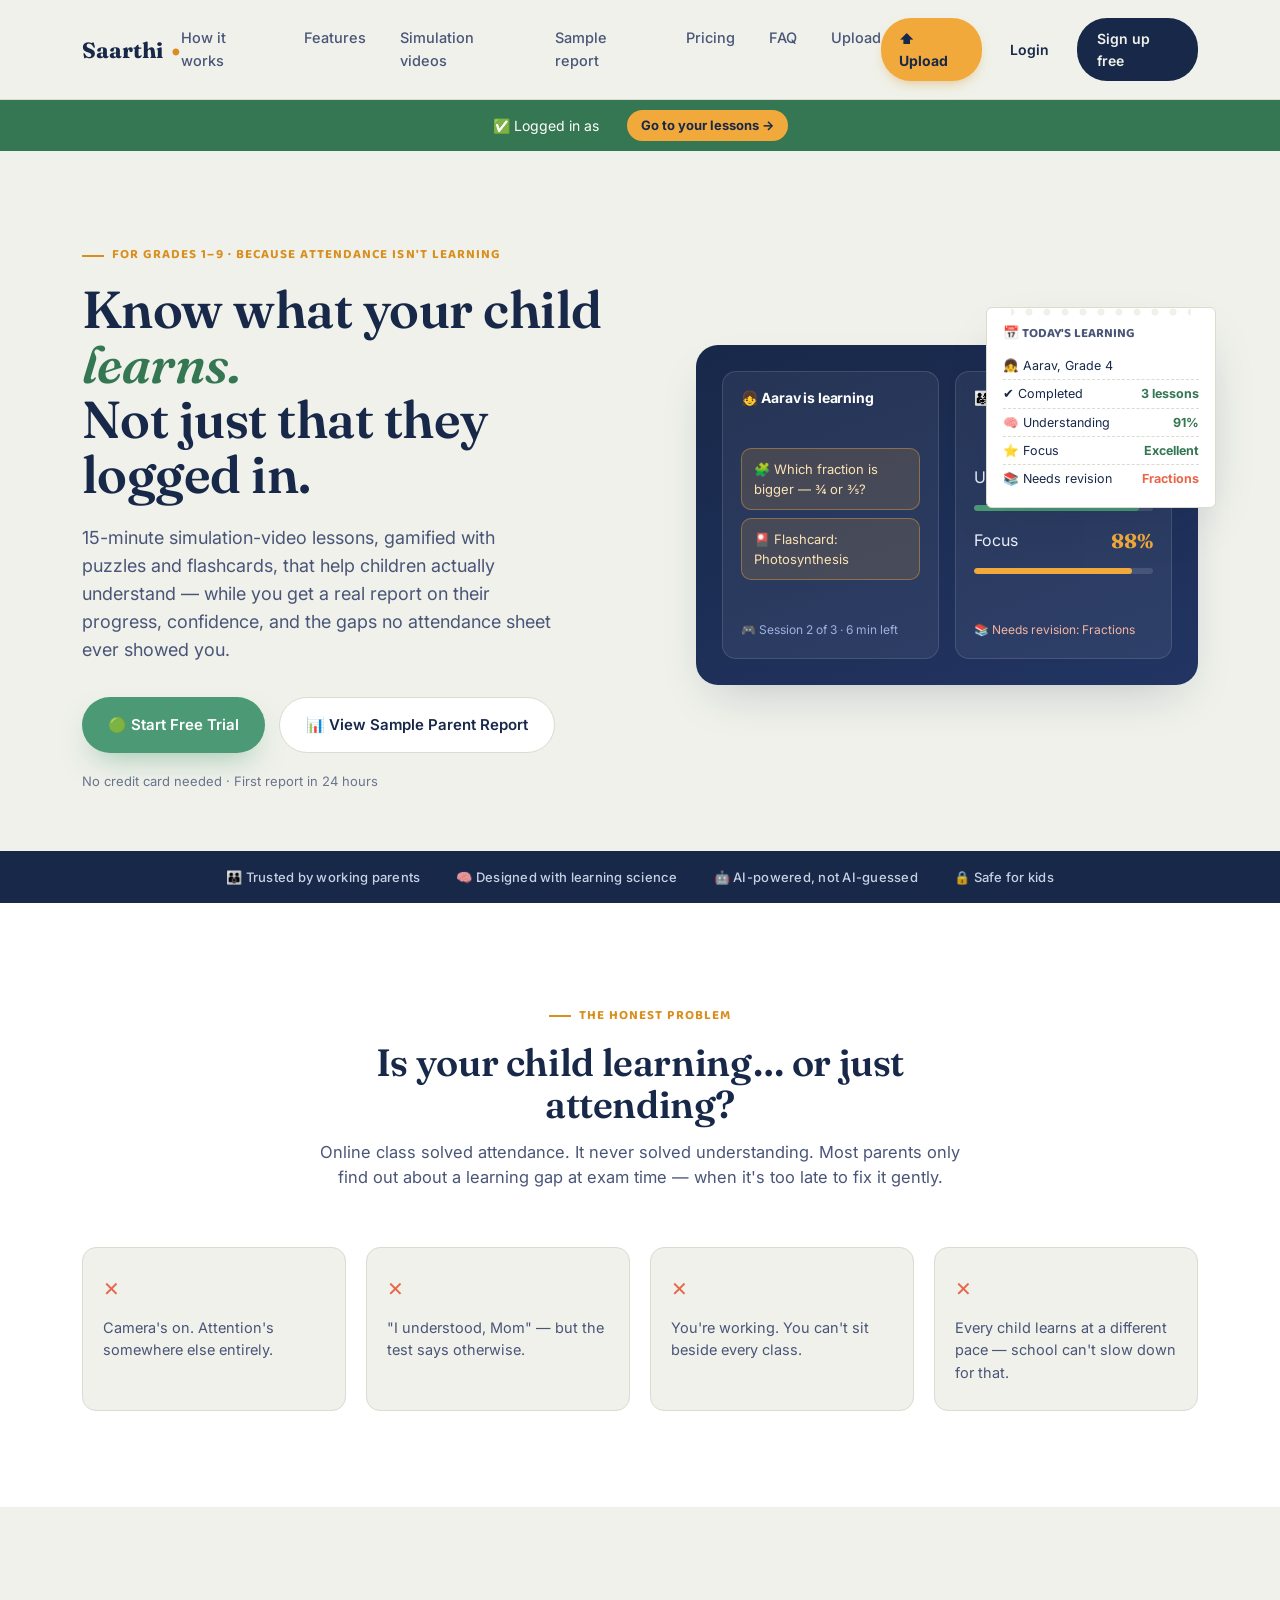
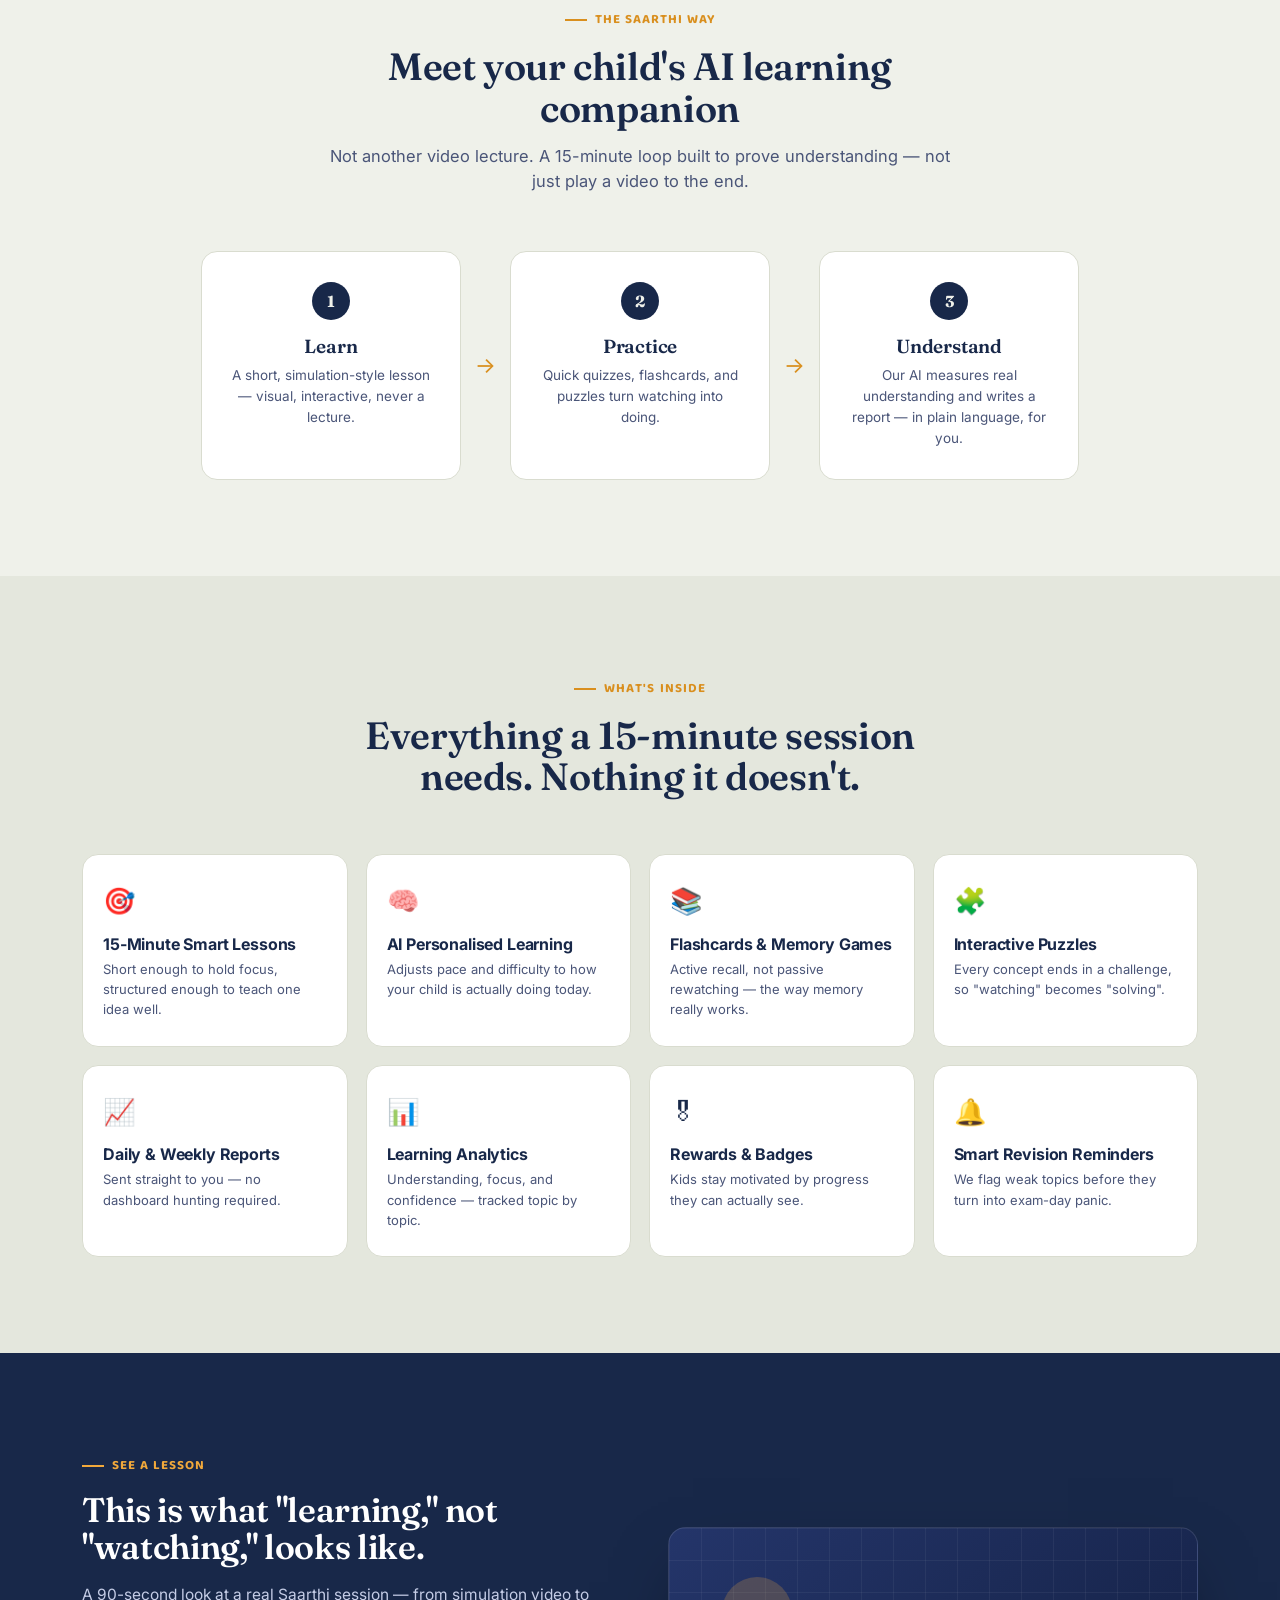
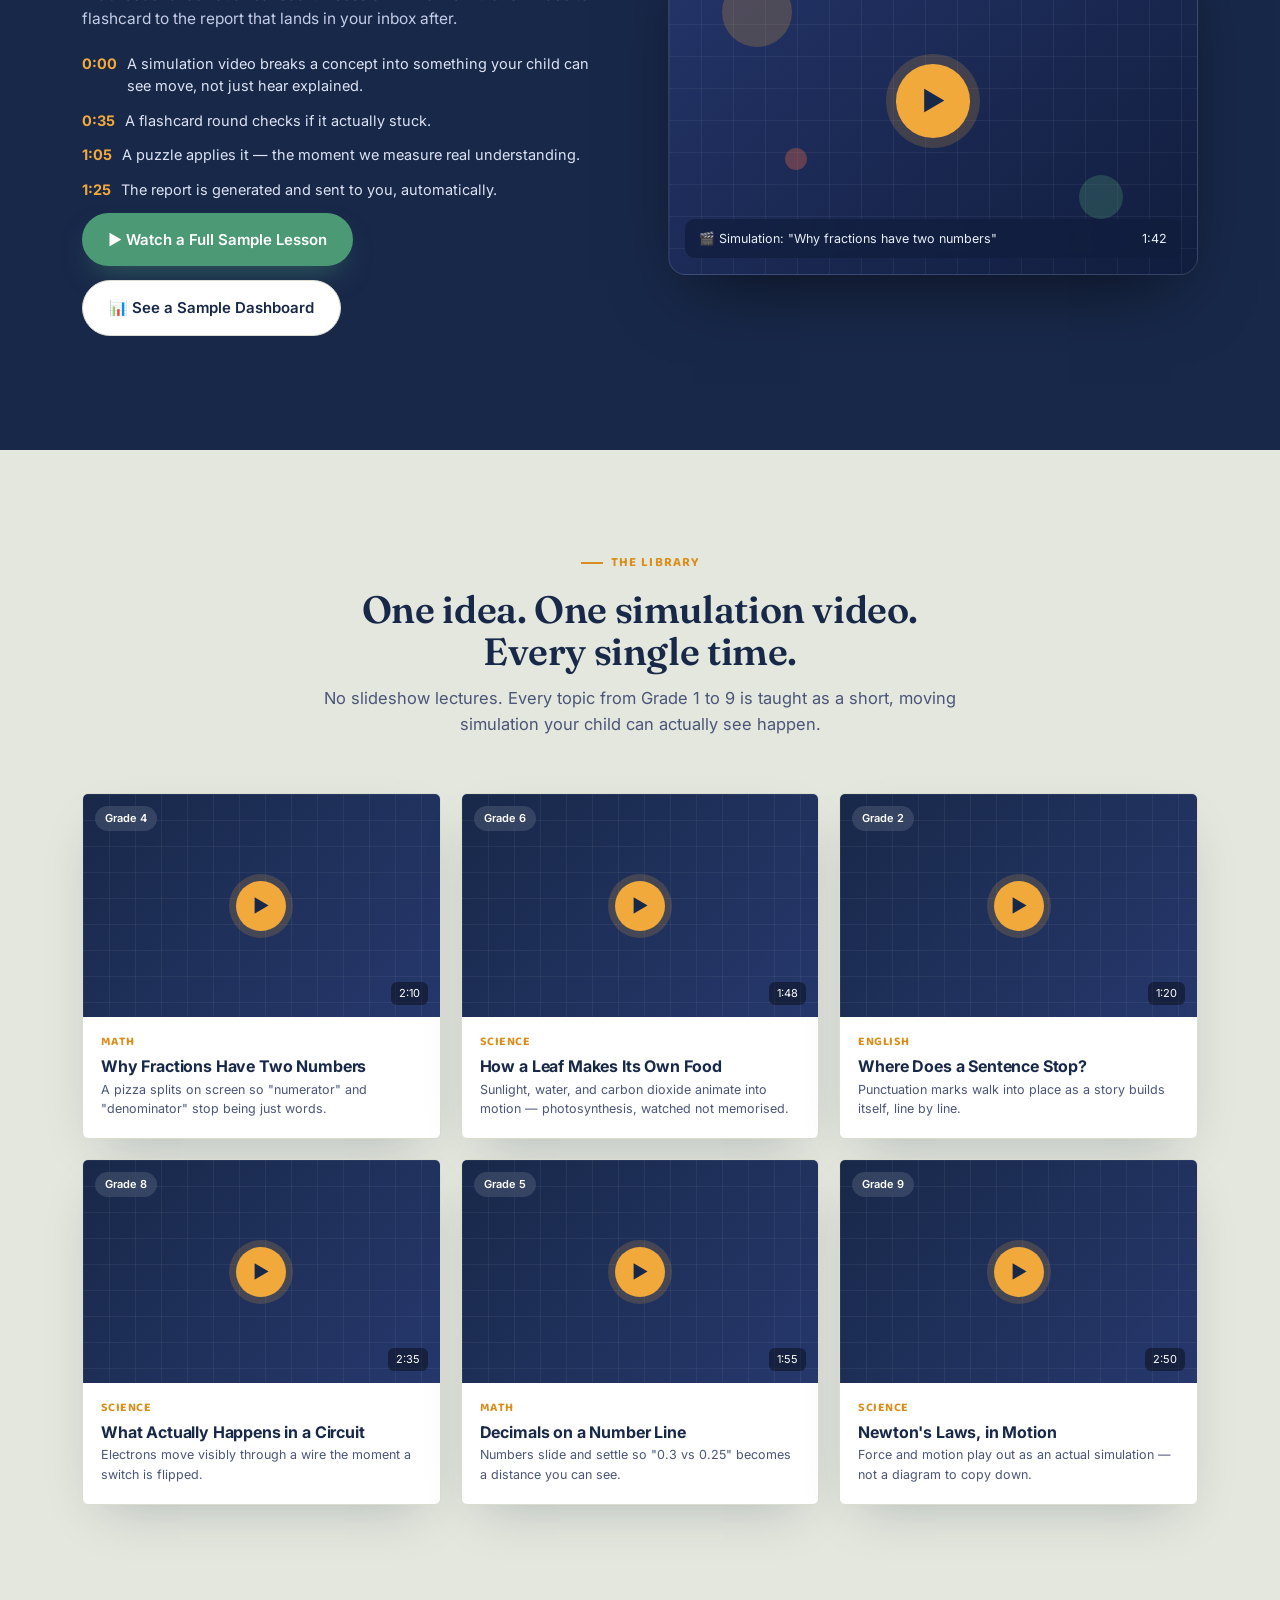
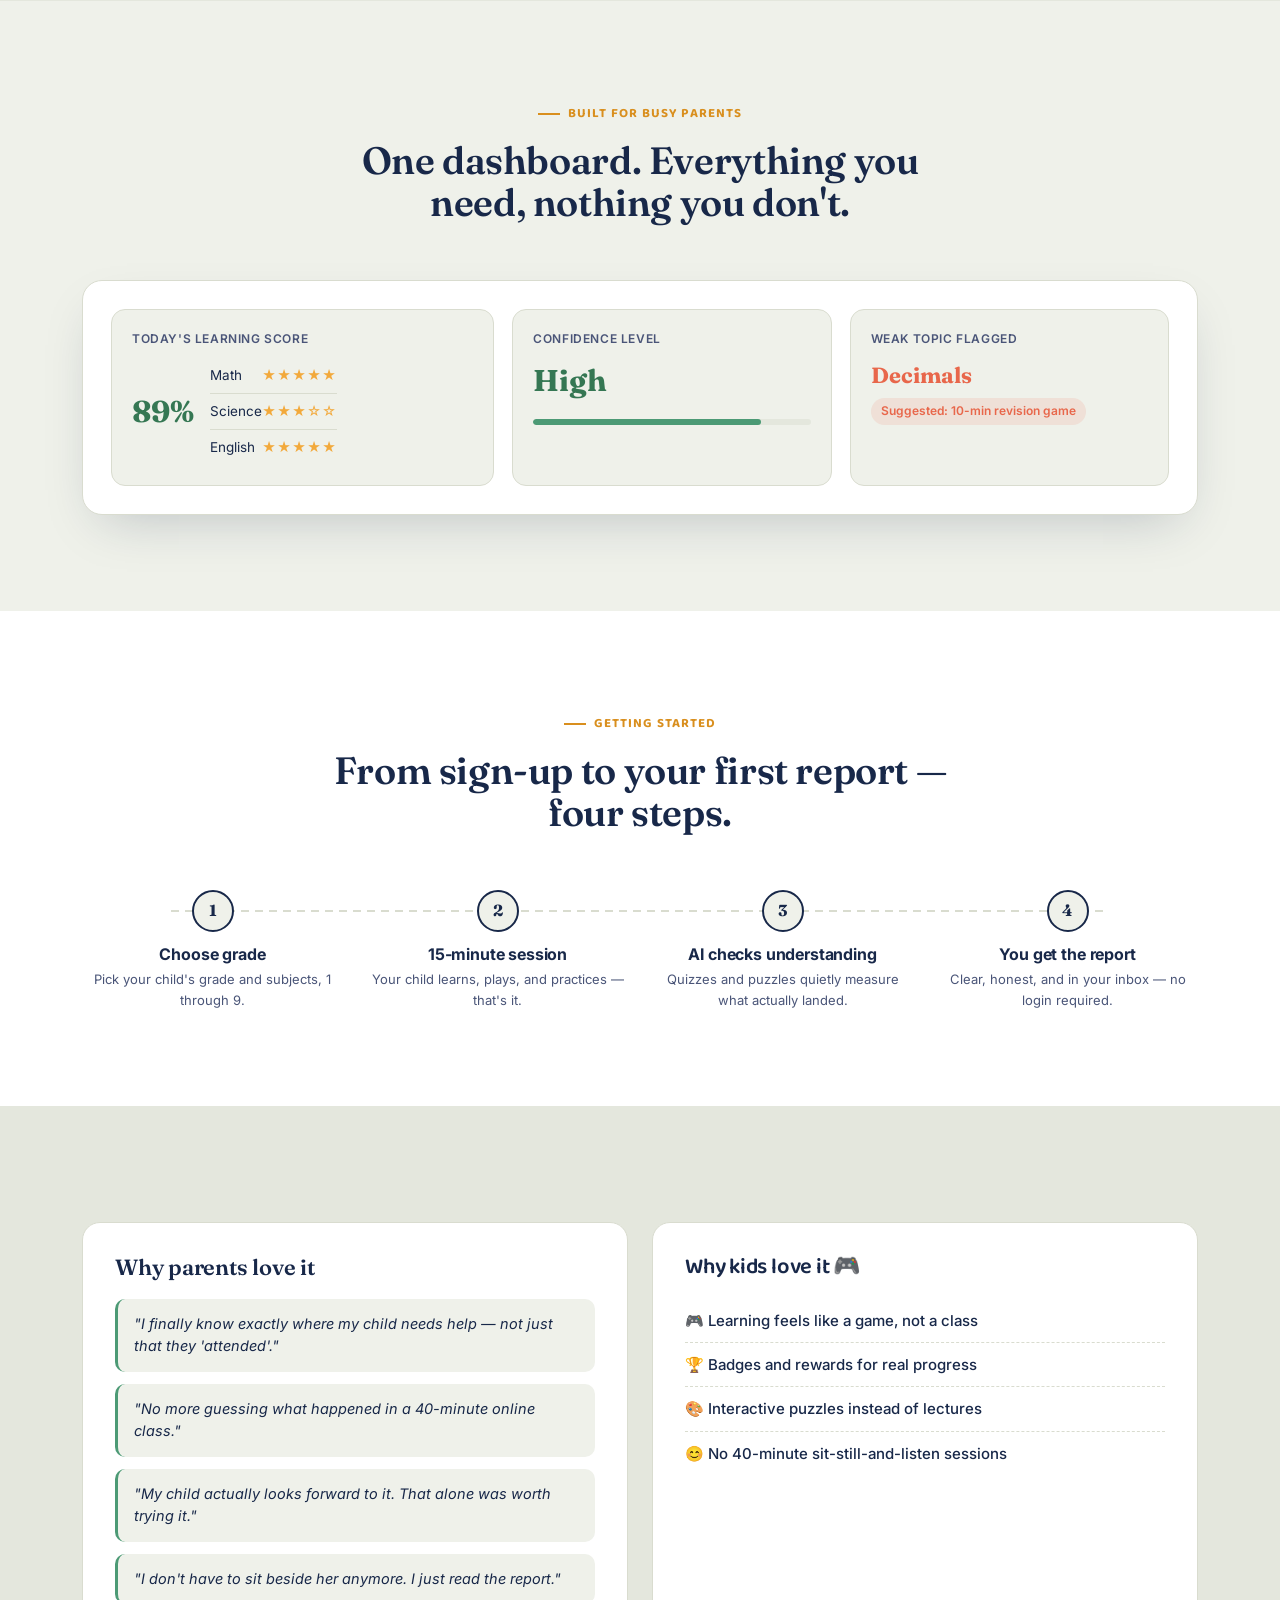
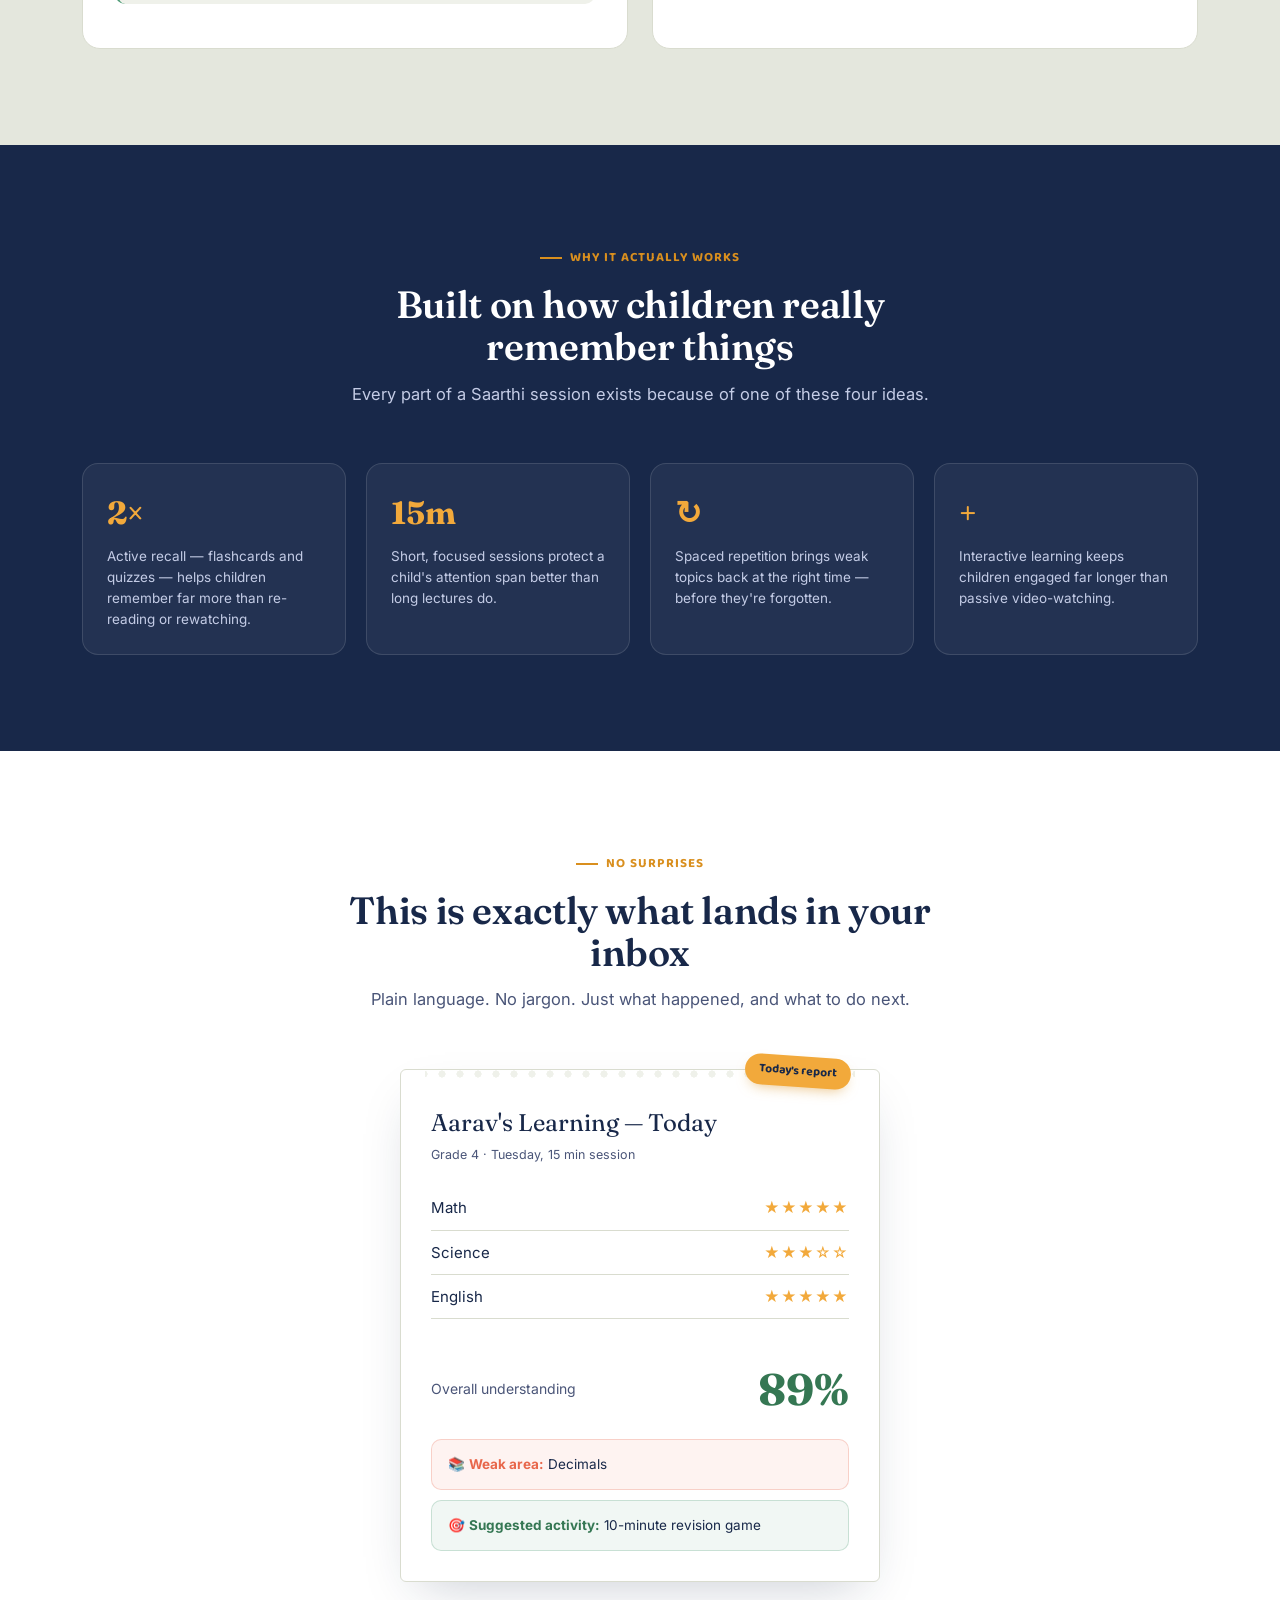
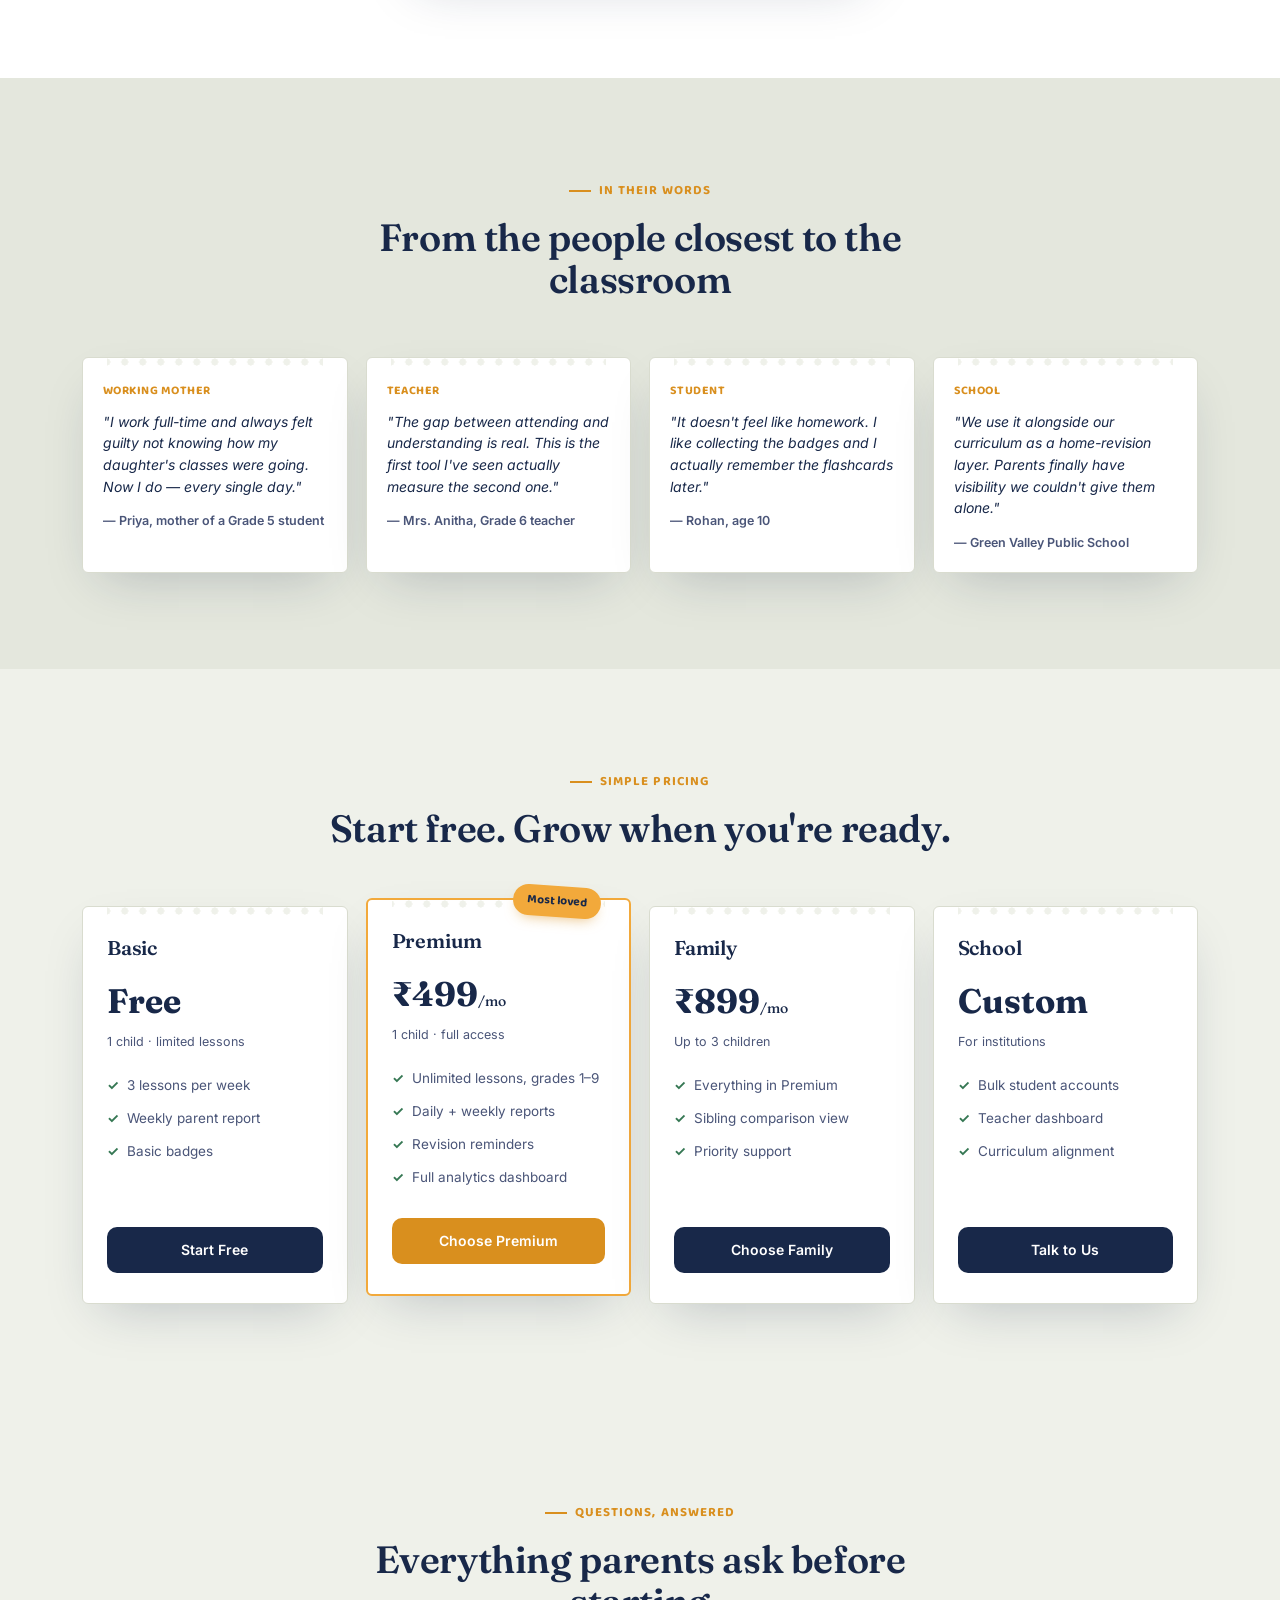
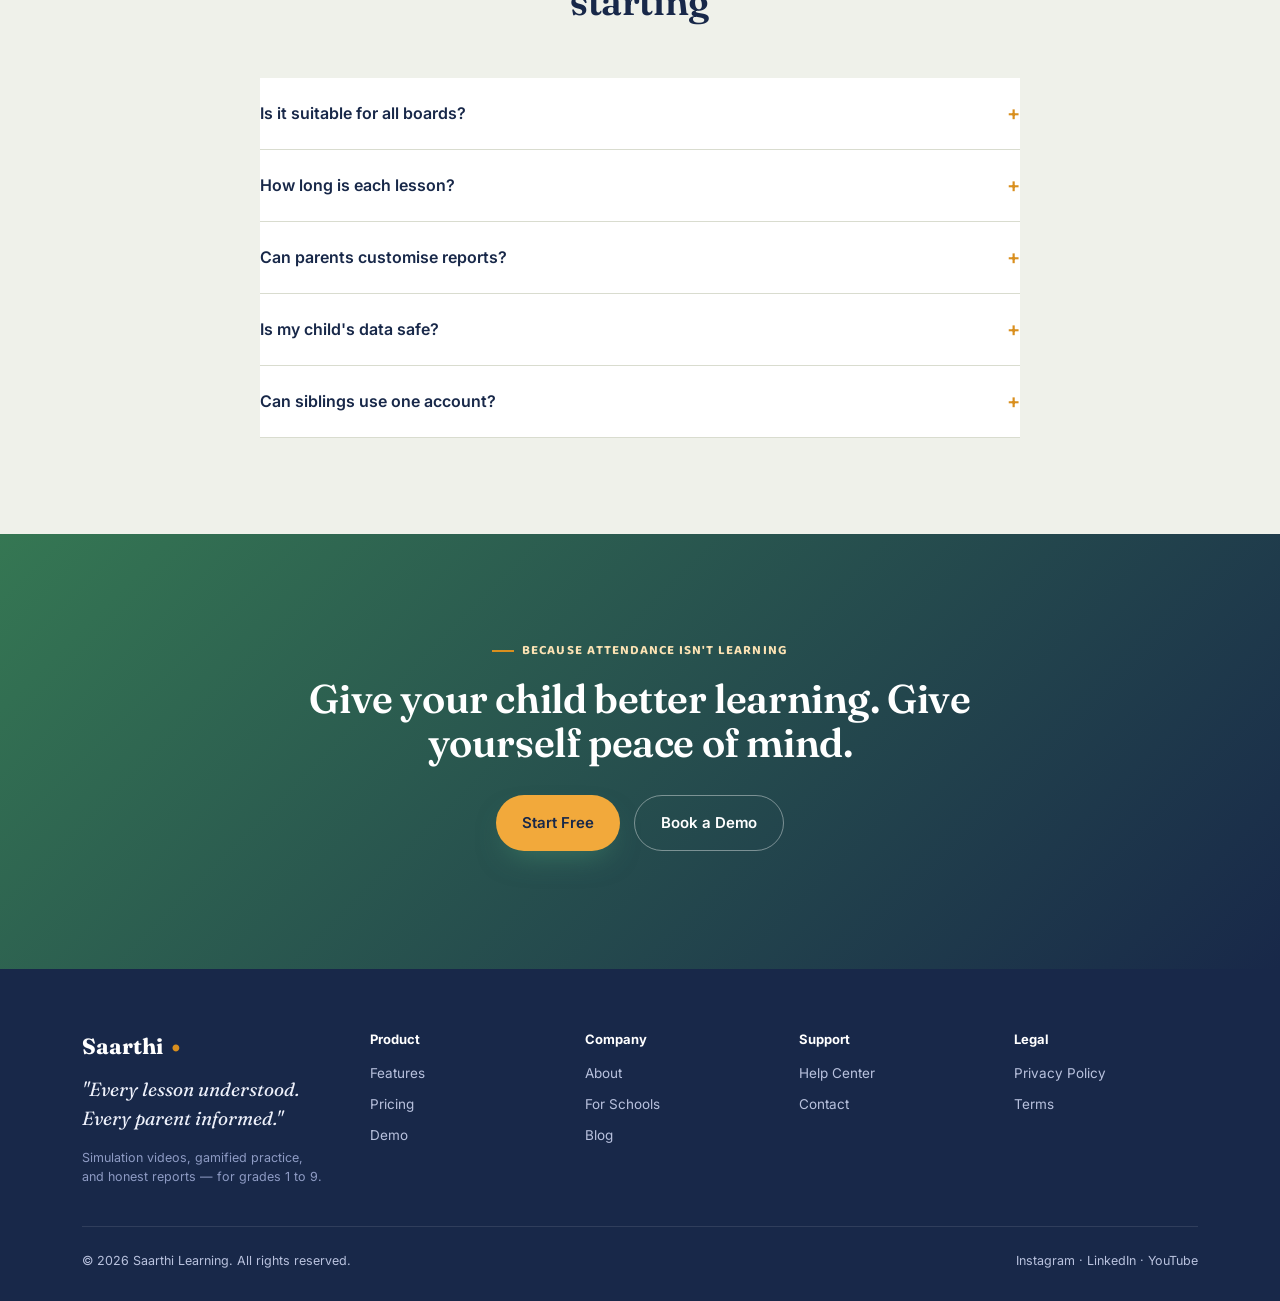
==== commit 003c0ae6: "added signup option" ====
--- a/frontend/index.html
+++ b/frontend/index.html
@@ -124,6 +124,12 @@
     cursor:pointer; font-family:'Inter', sans-serif;
   }
   .nav-logout:hover{ color:var(--ink); }
+  /* Login is the secondary action; signing up is the one we want clicked. */
+  .nav-login{
+    font-size:14px; font-weight:600; color:var(--ink);
+    padding:10px 14px; border-radius:30px;
+  }
+  .nav-login:hover{ background:var(--paper-deep); }
   .nav-admin{
     background:var(--marigold); color:var(--ink) !important;
     padding:10px 18px; border-radius:30px;
@@ -507,7 +513,8 @@
     <div class="nav-auth">
       <span class="nav-user" id="nav-user"></span>
       <a href="admin.html" class="nav-admin" id="admin-link">⬆ Upload</a>
-      <a href="login.html" class="nav-cta" id="auth-cta">Login</a>
+      <a href="login.html" class="nav-login" id="login-link">Login</a>
+      <a href="signup.html" class="nav-cta" id="auth-cta">Sign up free</a>
       <button class="nav-logout" id="logout">Log out</button>
     </div>
   </nav>
@@ -921,7 +928,7 @@
           <li>Weekly parent report</li>
           <li>Basic badges</li>
         </ul>
-        <a href="login.html" class="price-btn">Start Free</a>
+        <a href="signup.html" class="price-btn">Start Free</a>
       </div>
       <div class="report-card price-card featured">
         <span class="stamp-tab">Most loved</span>
@@ -934,7 +941,7 @@
           <li>Revision reminders</li>
           <li>Full analytics dashboard</li>
         </ul>
-        <a href="login.html" class="price-btn">Choose Premium</a>
+        <a href="signup.html" class="price-btn">Choose Premium</a>
       </div>
       <div class="report-card price-card">
         <h4>Family</h4>
@@ -945,7 +952,7 @@
           <li>Sibling comparison view</li>
           <li>Priority support</li>
         </ul>
-        <a href="login.html" class="price-btn">Choose Family</a>
+        <a href="signup.html" class="price-btn">Choose Family</a>
       </div>
       <div class="report-card price-card">
         <h4>School</h4>
@@ -1000,7 +1007,7 @@
     <span class="eyebrow" style="color:#FCE3B4;">Because attendance isn't learning</span>
     <h2>Give your child better learning. Give yourself peace of mind.</h2>
     <div class="cta-row">
-      <a href="login.html" class="btn btn-primary" style="background:var(--marigold); color:var(--ink);">Start Free</a>
+      <a href="signup.html" class="btn btn-primary" style="background:var(--marigold); color:var(--ink);">Start Free</a>
       <a href="#demo" class="btn btn-ghost">Book a Demo</a>
     </div>
   </div>
@@ -1046,7 +1053,7 @@
 </footer>
 
 <script src="js/config.js"></script>
-<script src="js/api.js?v=7"></script>
-<script src="js/pages/home.js?v=7"></script>
+<script src="js/api.js?v=9"></script>
+<script src="js/pages/home.js?v=9"></script>
 </body>
 </html>
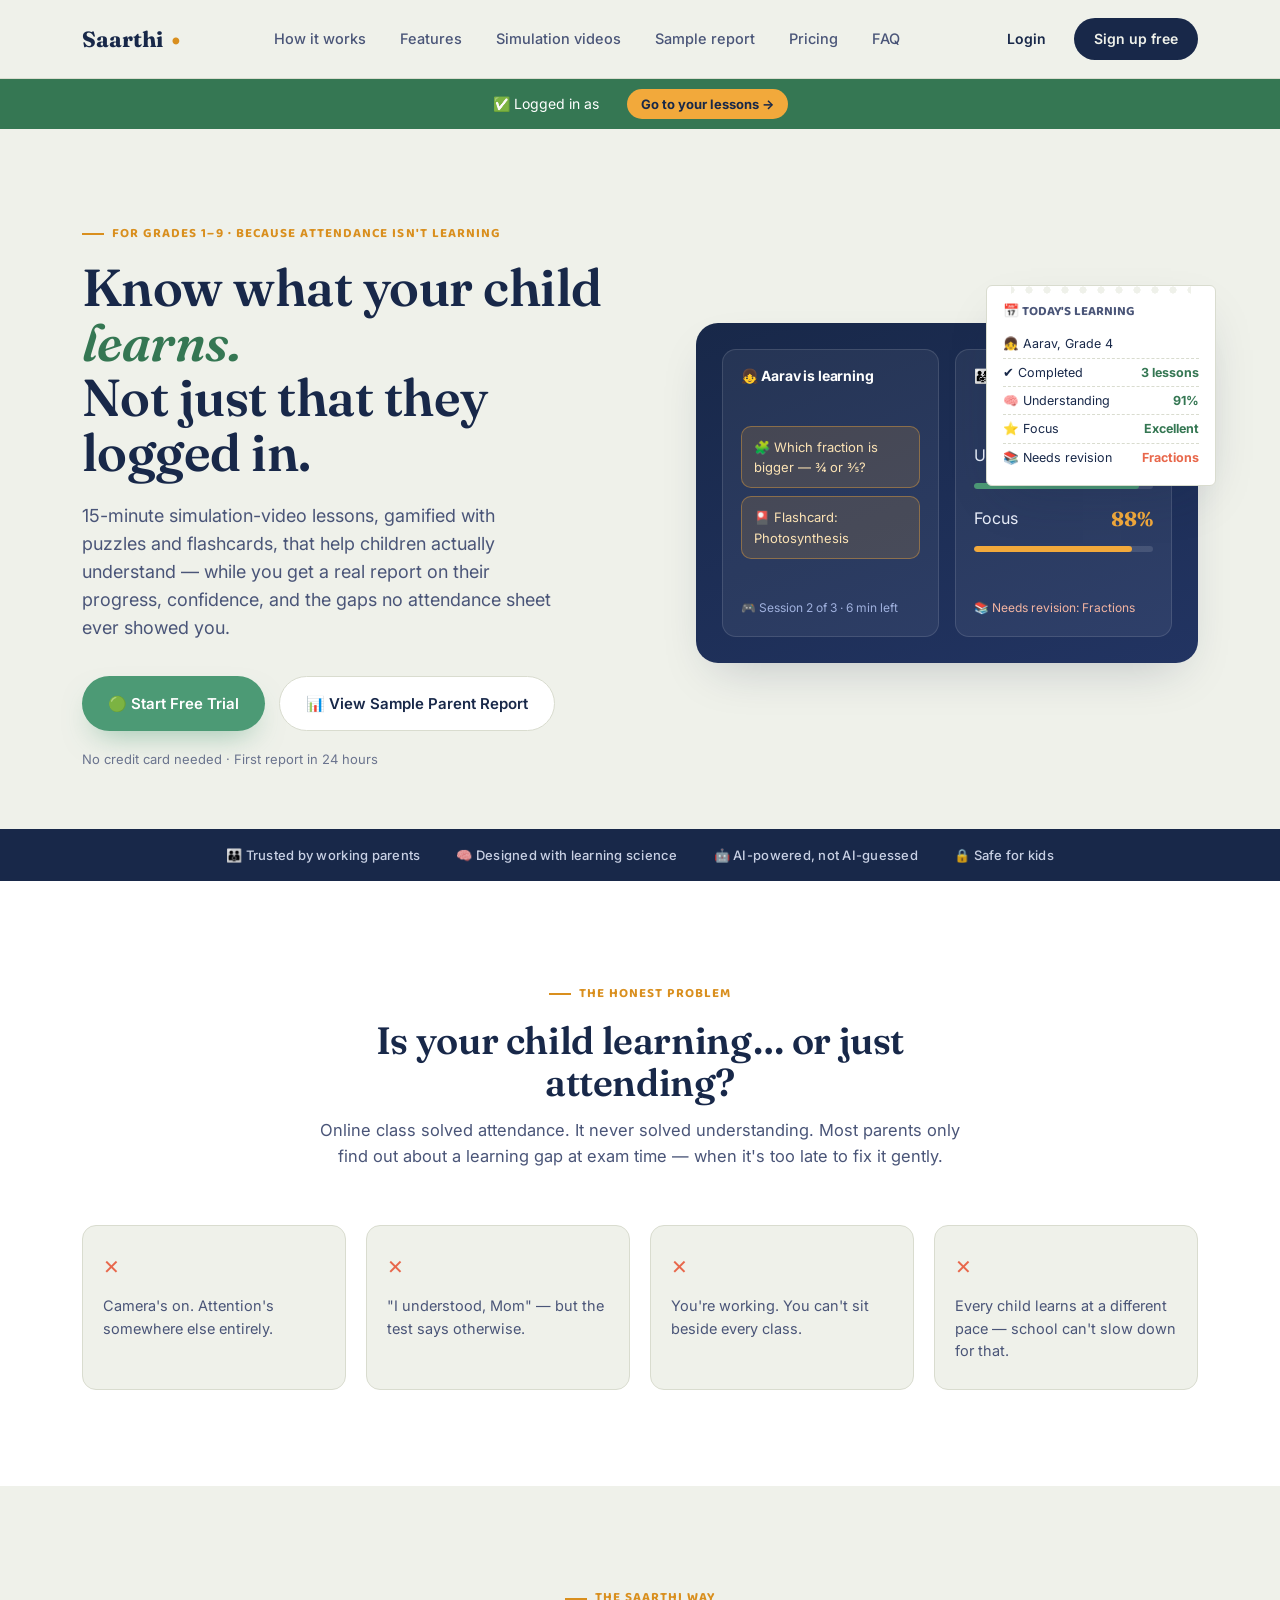
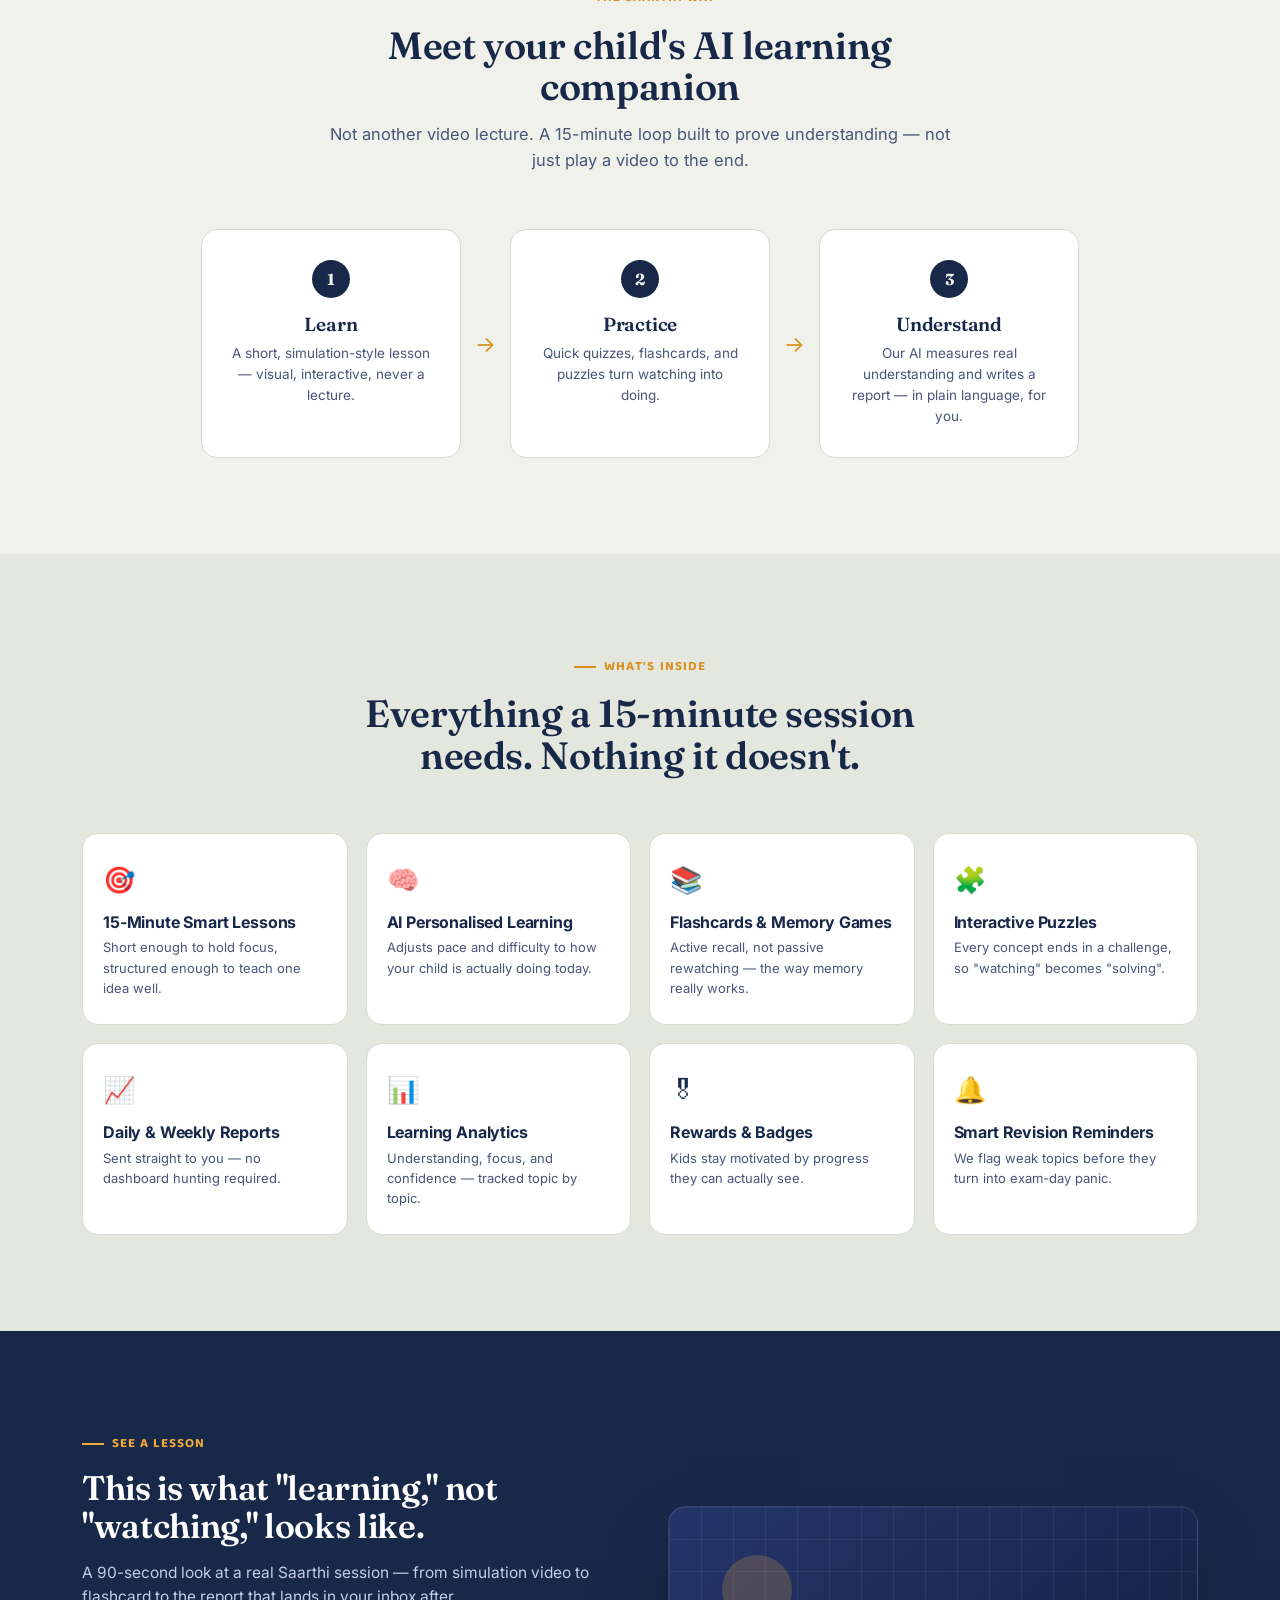
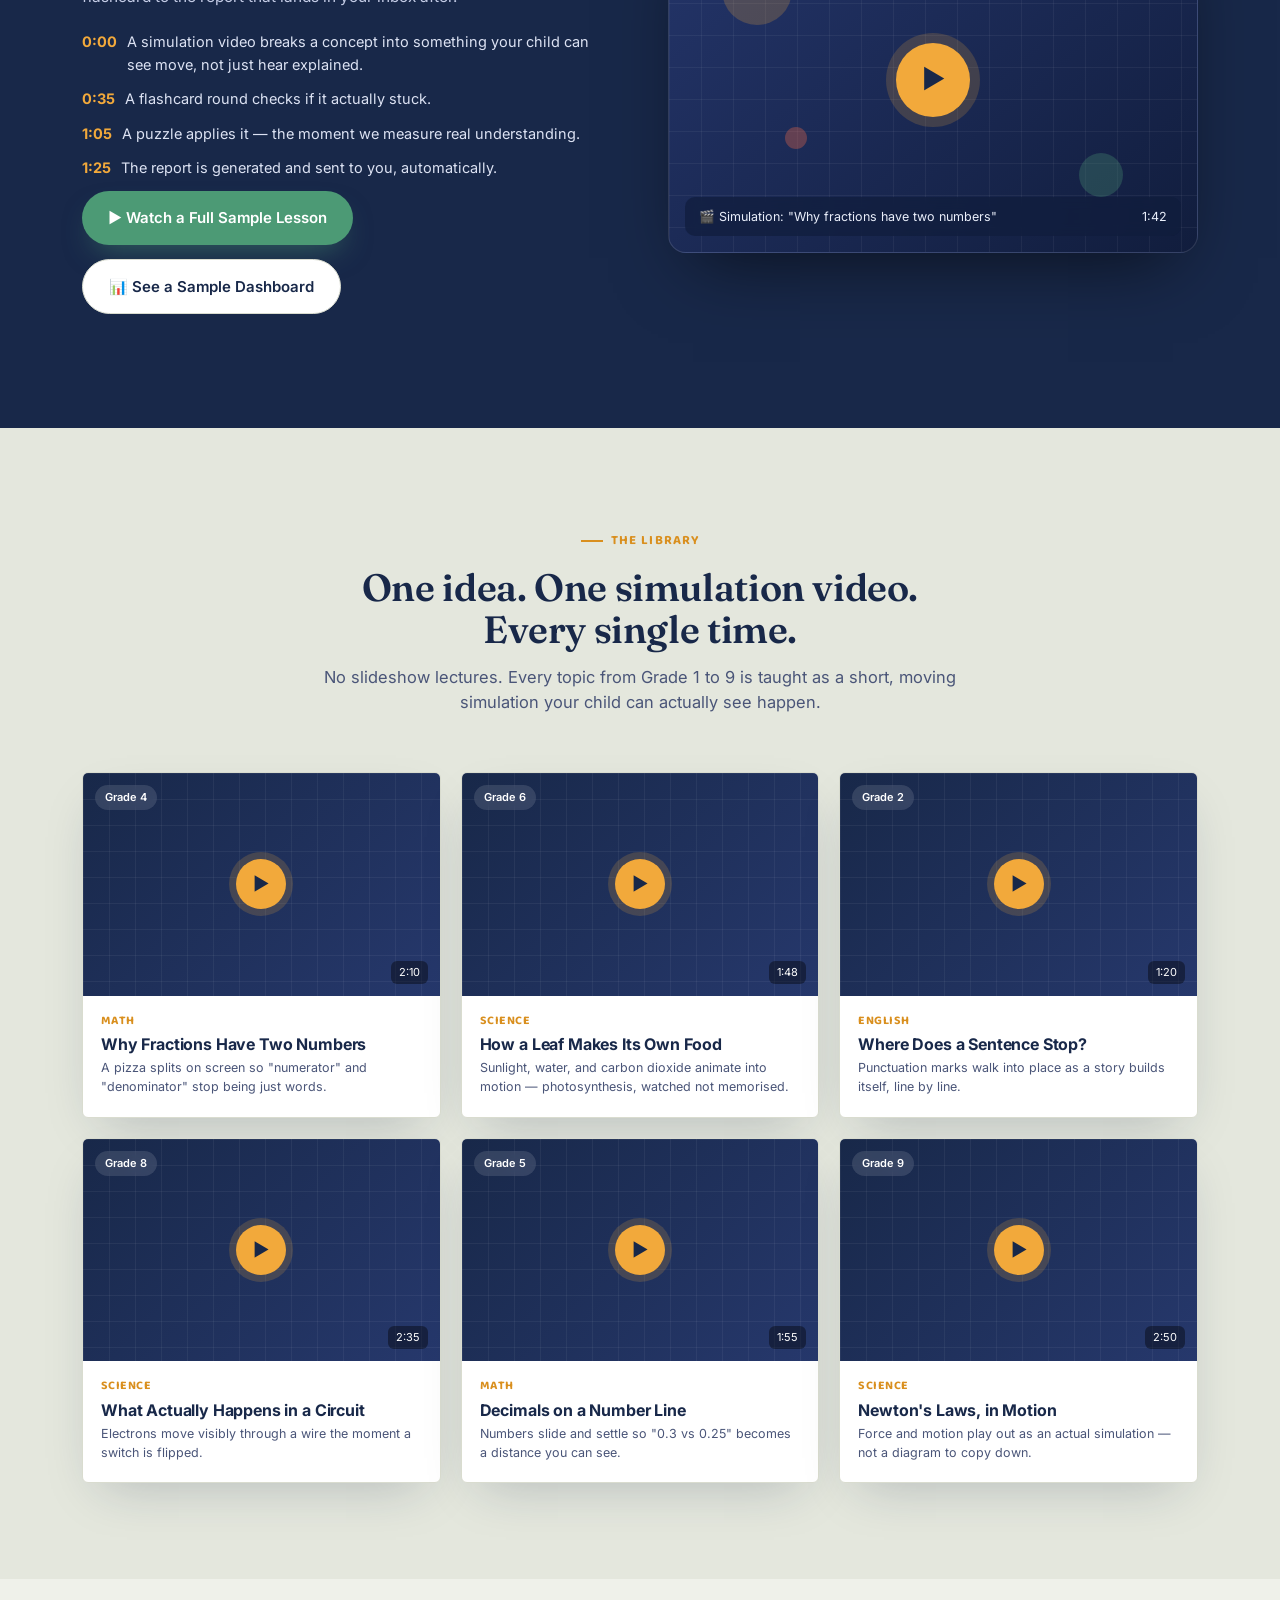
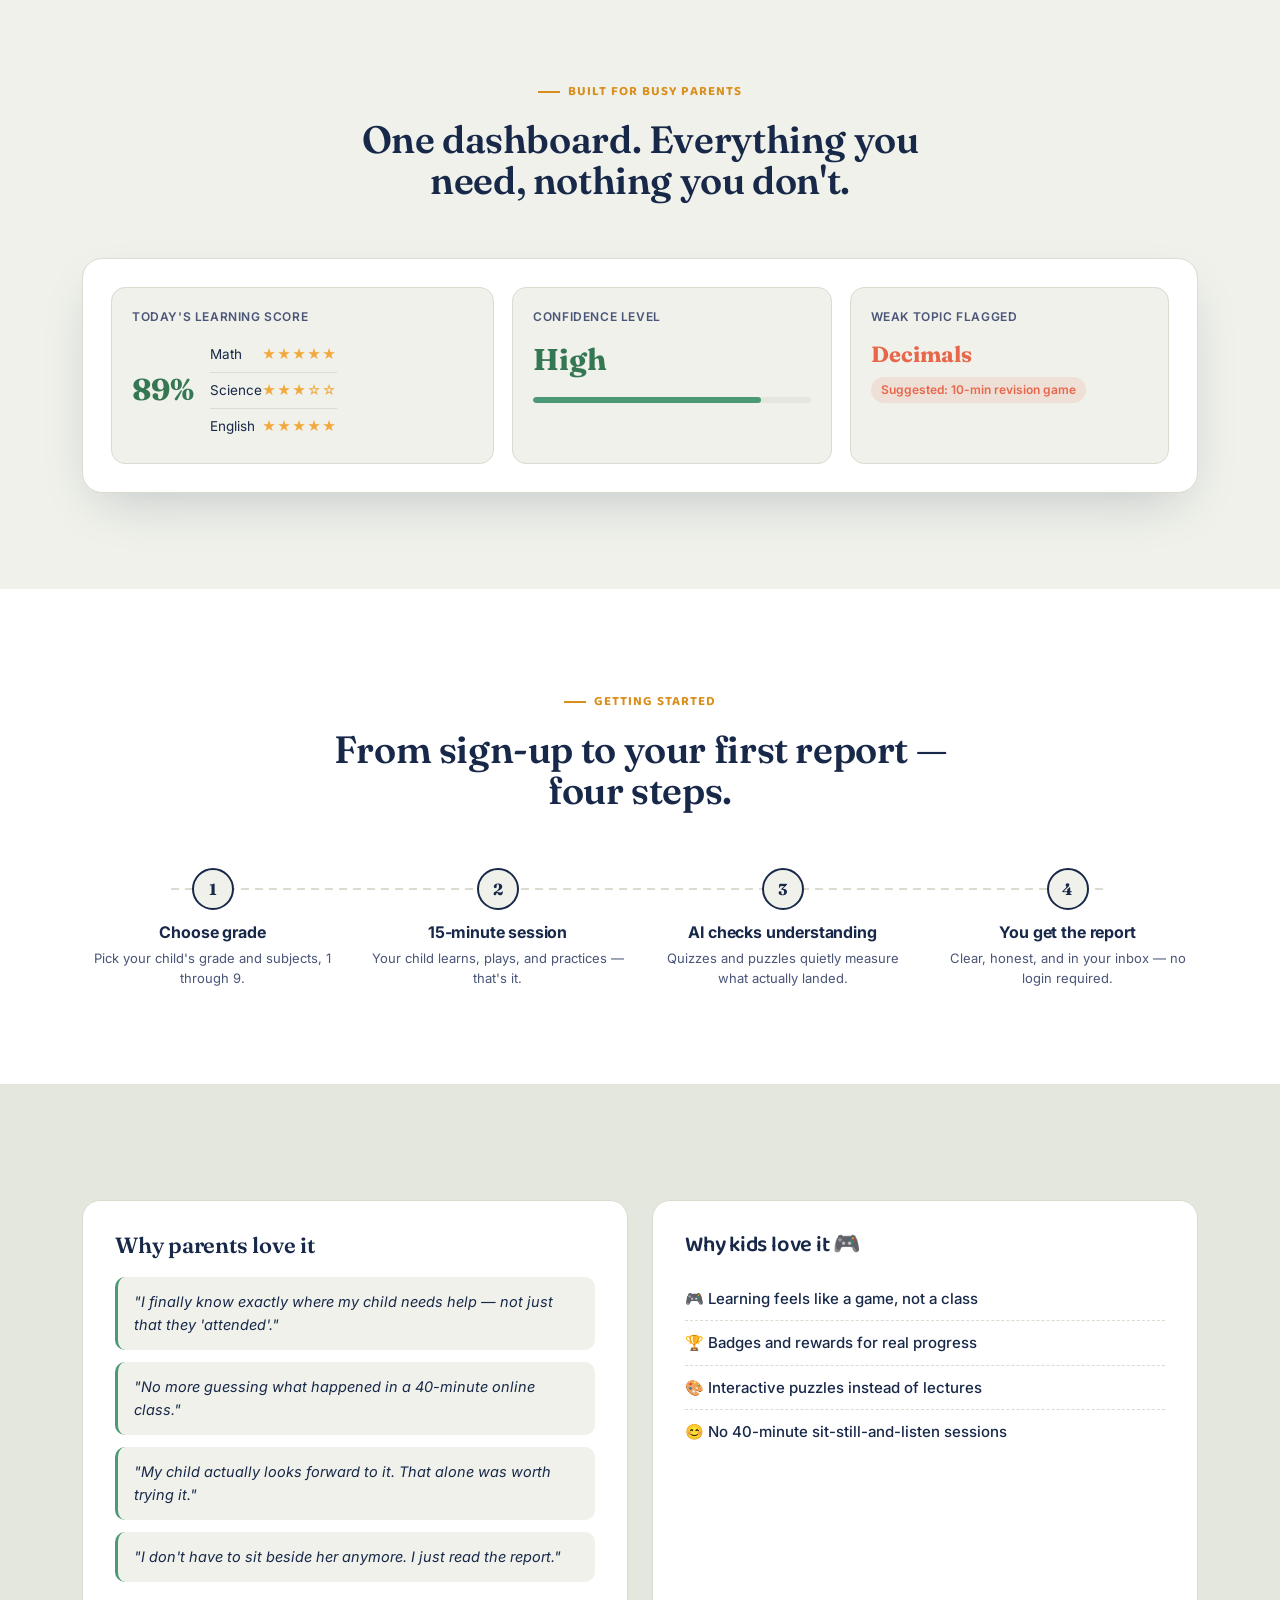
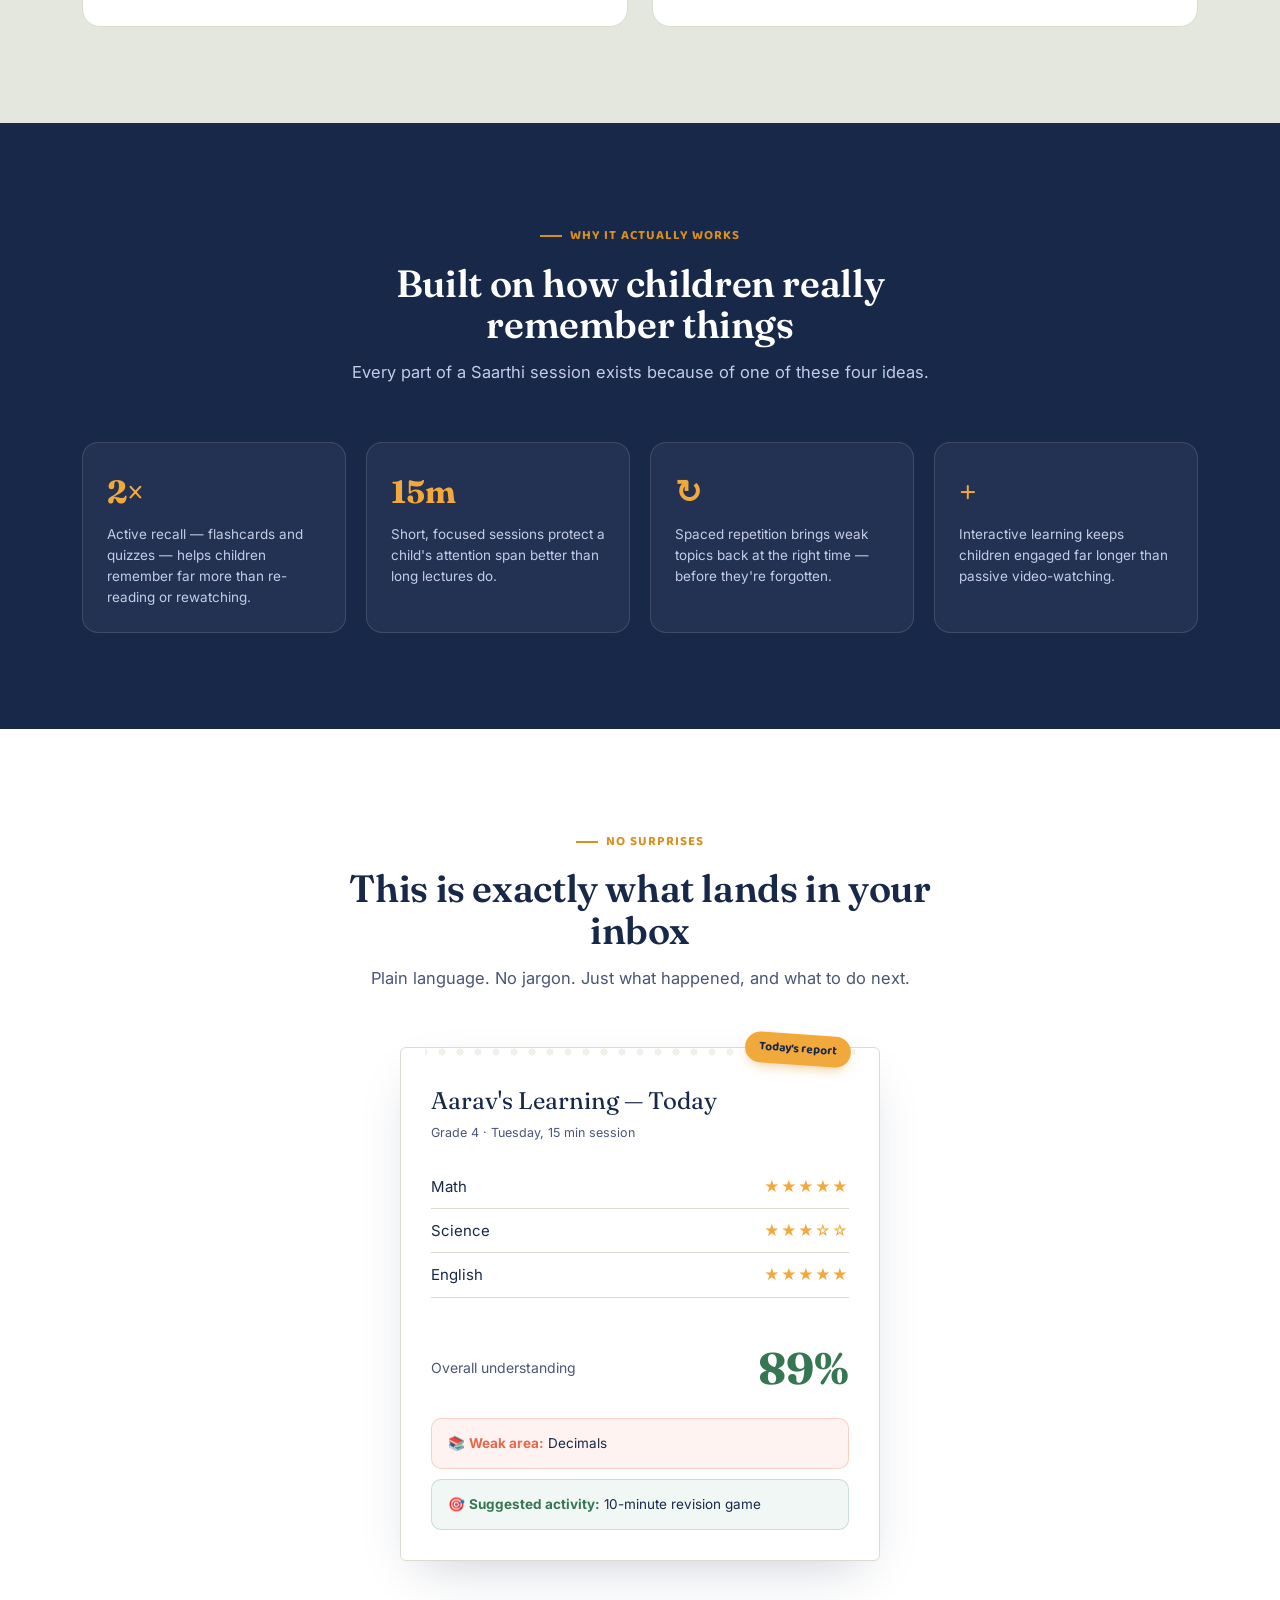
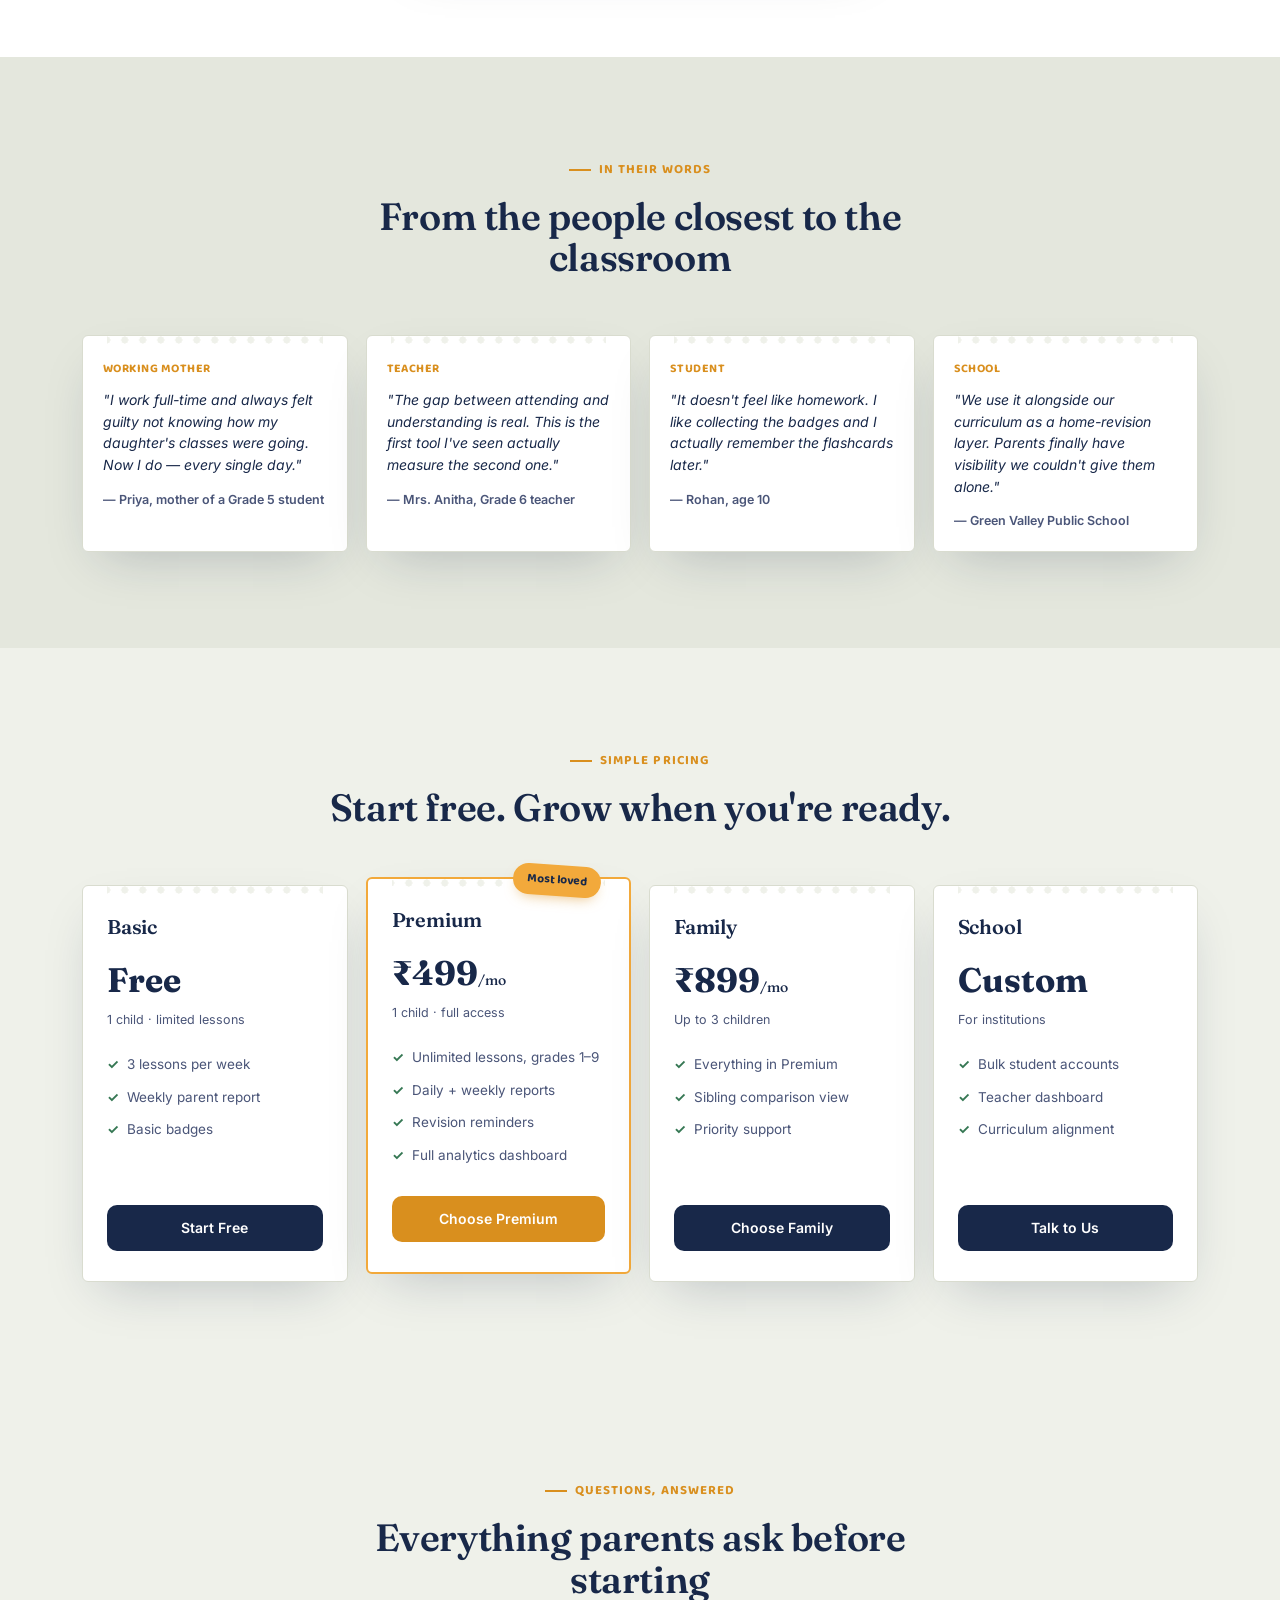
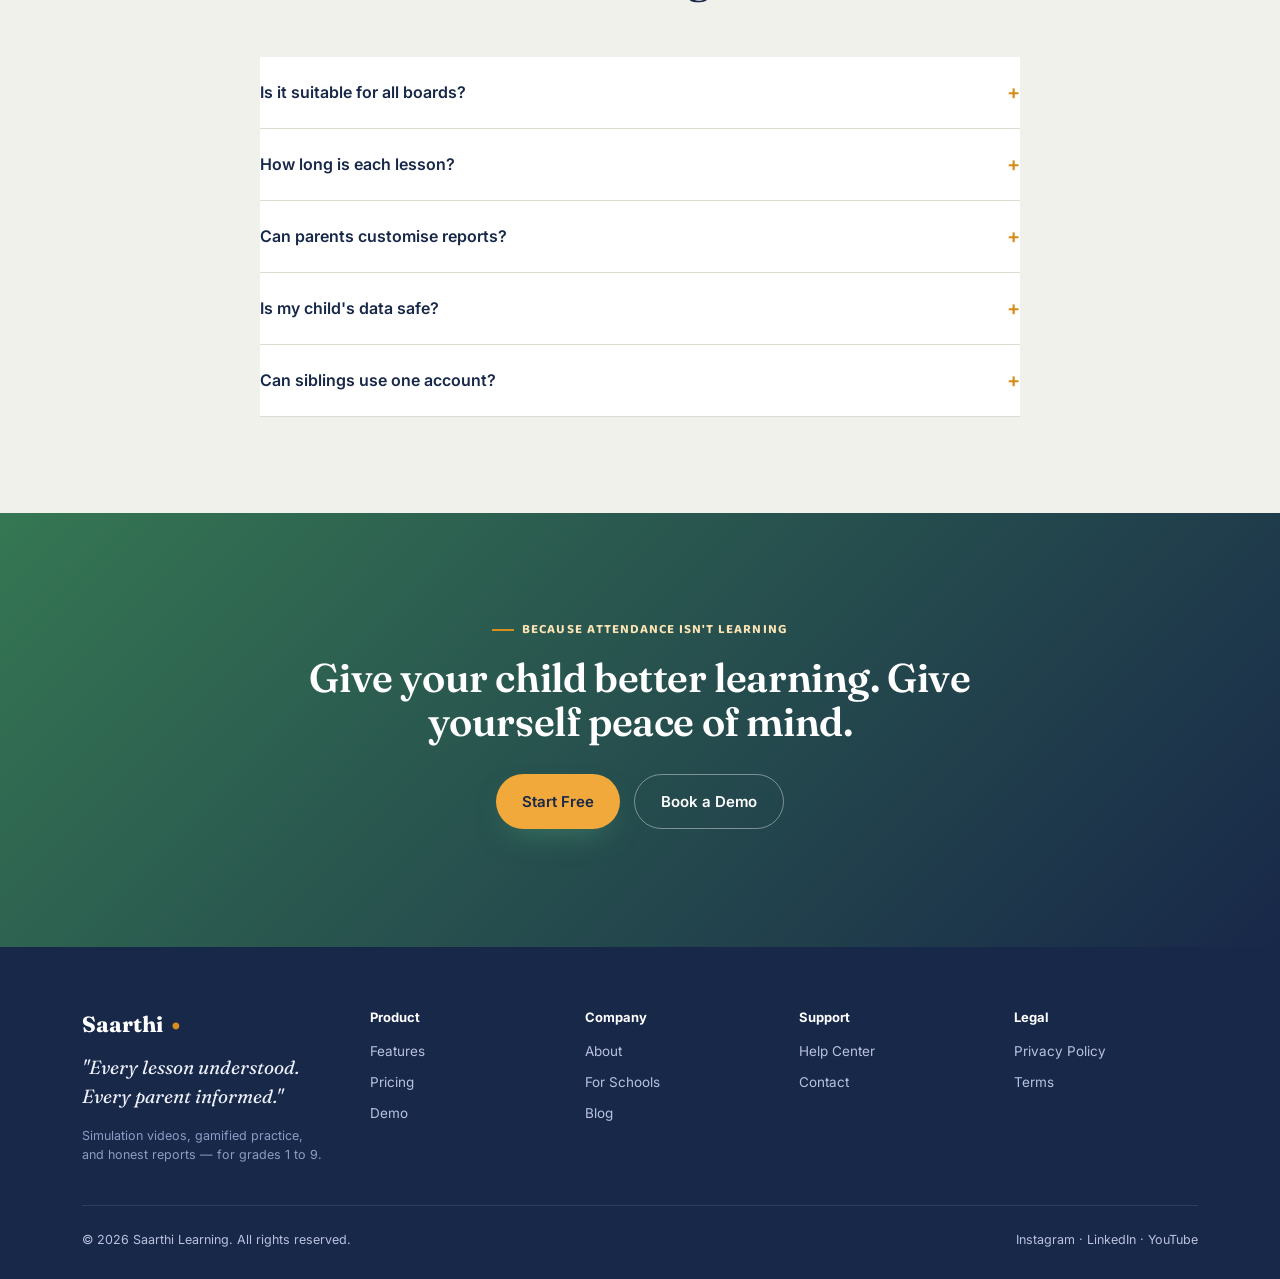
==== commit 2be78ecc: "added signup option" ====
--- a/frontend/index.html
+++ b/frontend/index.html
@@ -508,11 +508,11 @@
       <a href="#report">Sample report</a>
       <a href="#pricing">Pricing</a>
       <a href="#faq">FAQ</a>
-      <a href="admin.html">Upload</a>
+      <a href="admin.html" id="admin-nav-link" hidden>Upload</a>
     </div>
     <div class="nav-auth">
       <span class="nav-user" id="nav-user"></span>
-      <a href="admin.html" class="nav-admin" id="admin-link">⬆ Upload</a>
+      <a href="admin.html" class="nav-admin" id="admin-link" hidden>⬆ Upload</a>
       <a href="login.html" class="nav-login" id="login-link">Login</a>
       <a href="signup.html" class="nav-cta" id="auth-cta">Sign up free</a>
       <button class="nav-logout" id="logout">Log out</button>
@@ -1053,7 +1053,7 @@
 </footer>
 
 <script src="js/config.js"></script>
-<script src="js/api.js?v=9"></script>
-<script src="js/pages/home.js?v=9"></script>
+<script src="js/api.js?v=10"></script>
+<script src="js/pages/home.js?v=10"></script>
 </body>
 </html>
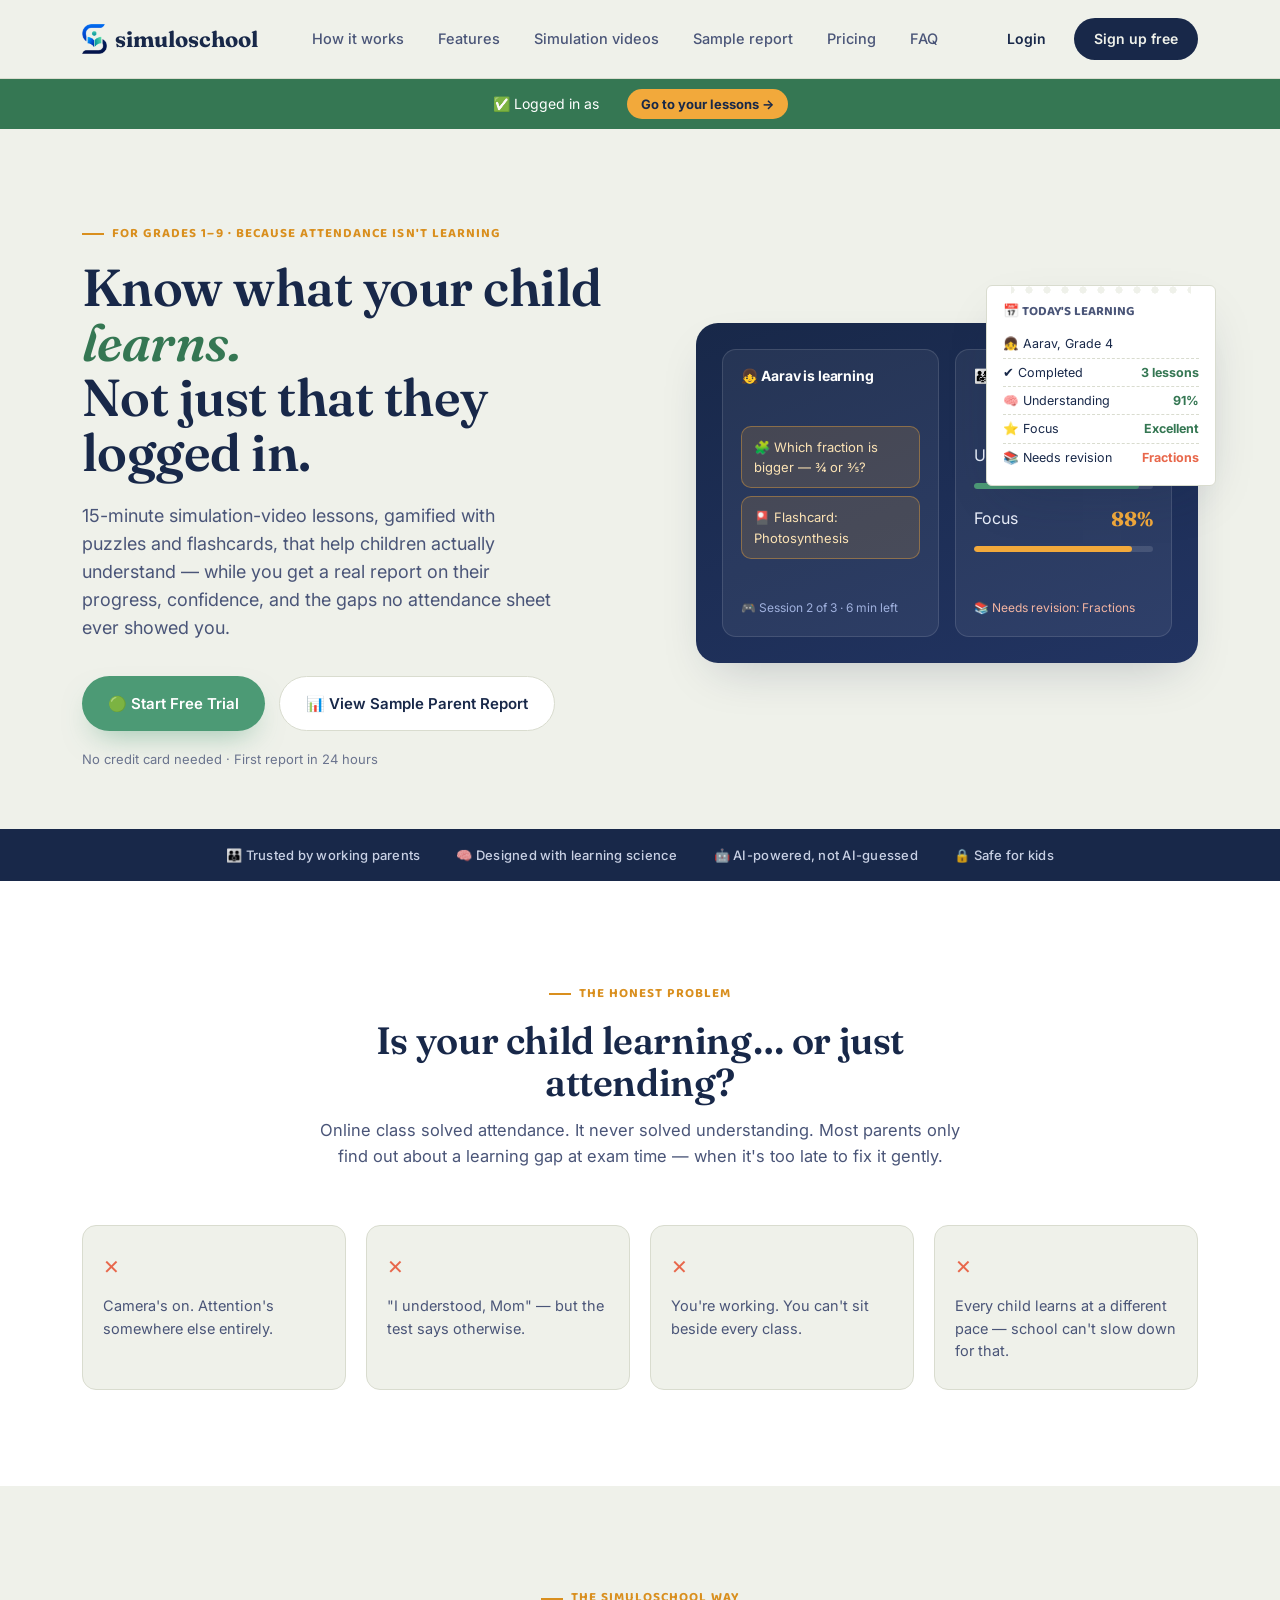
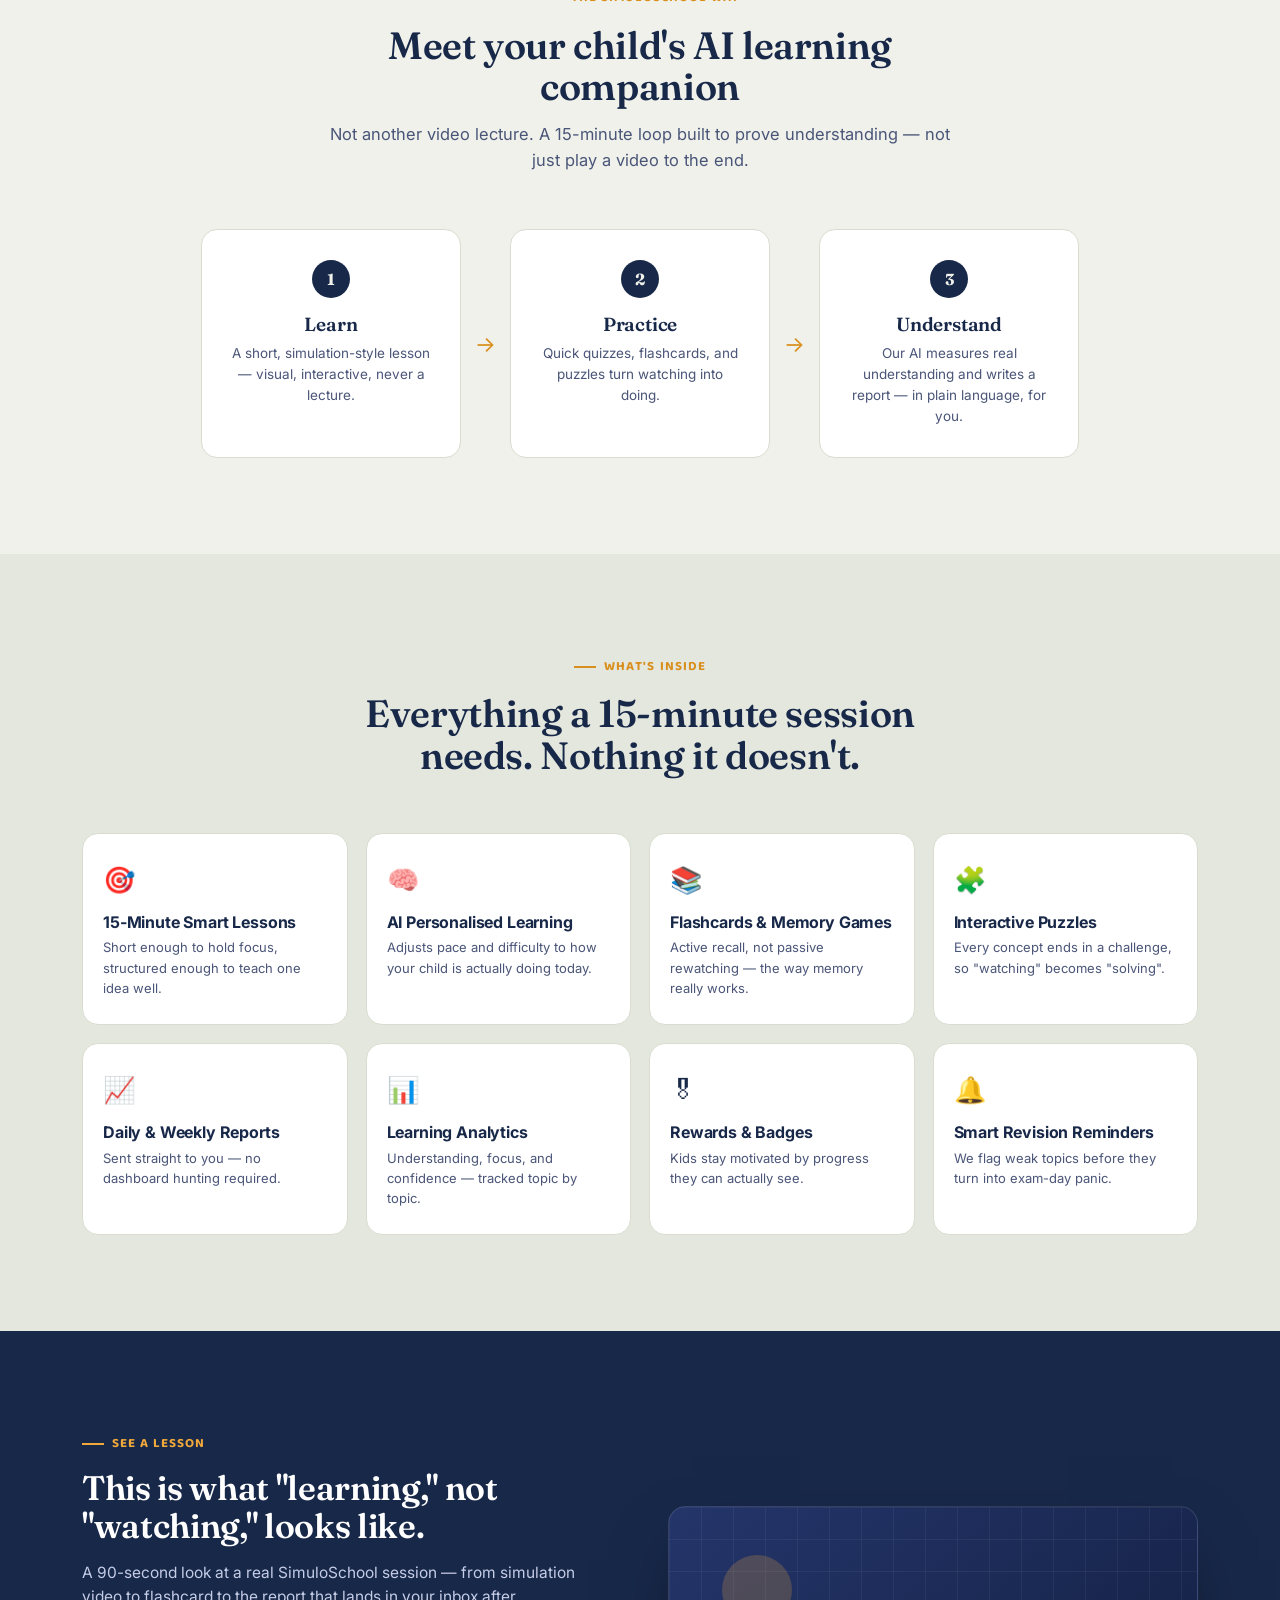
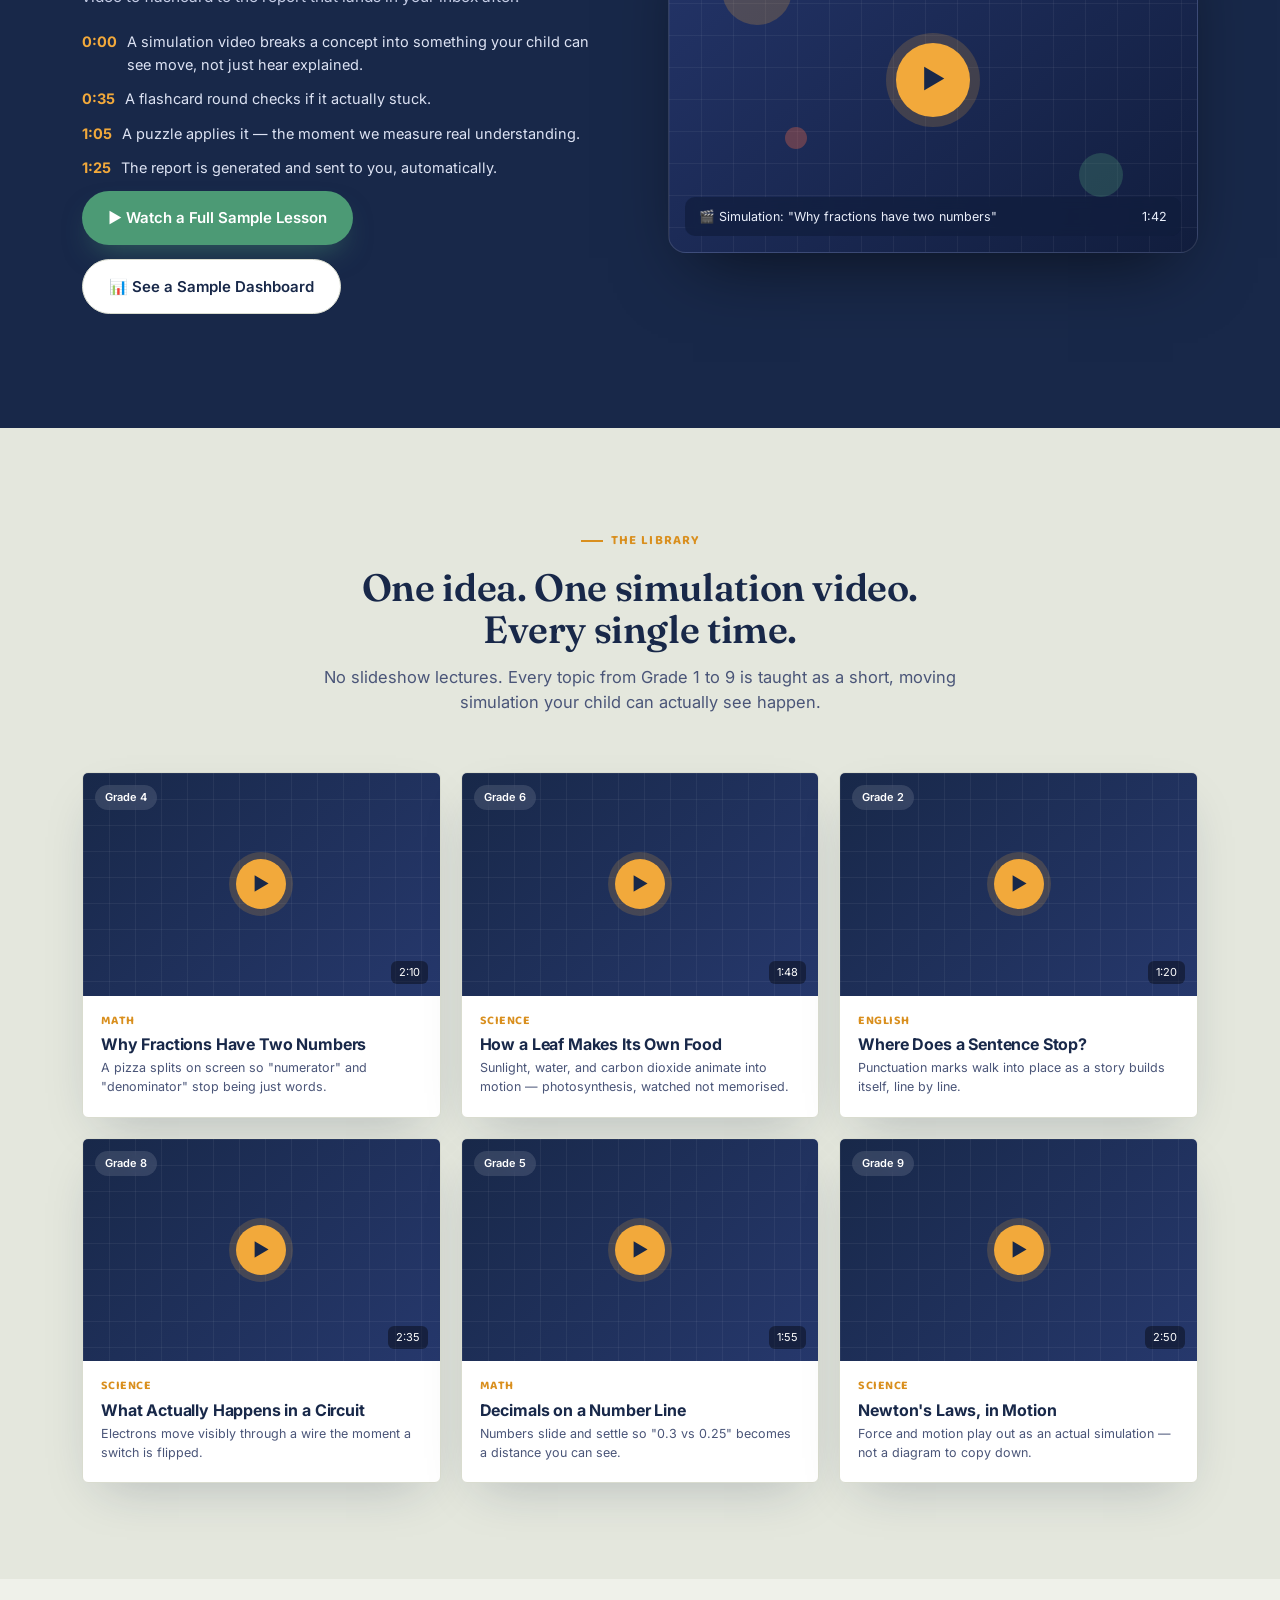
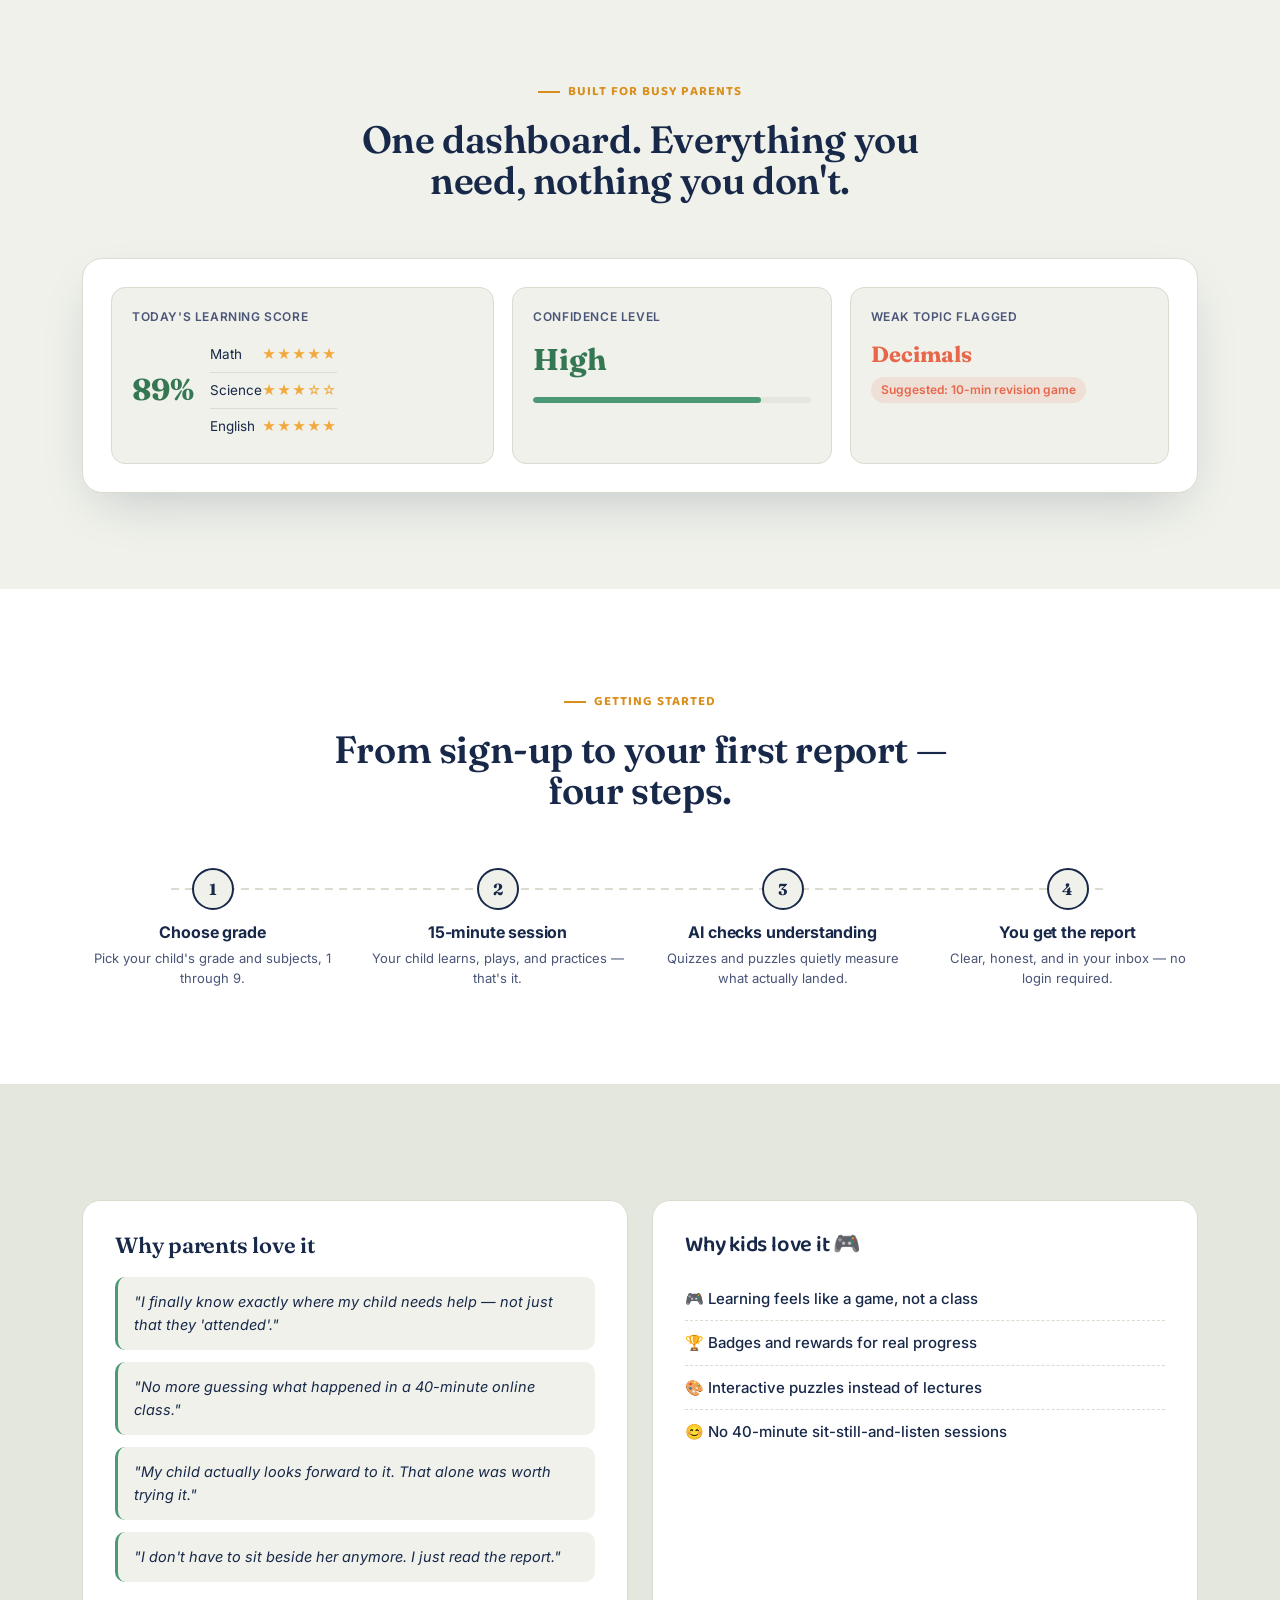
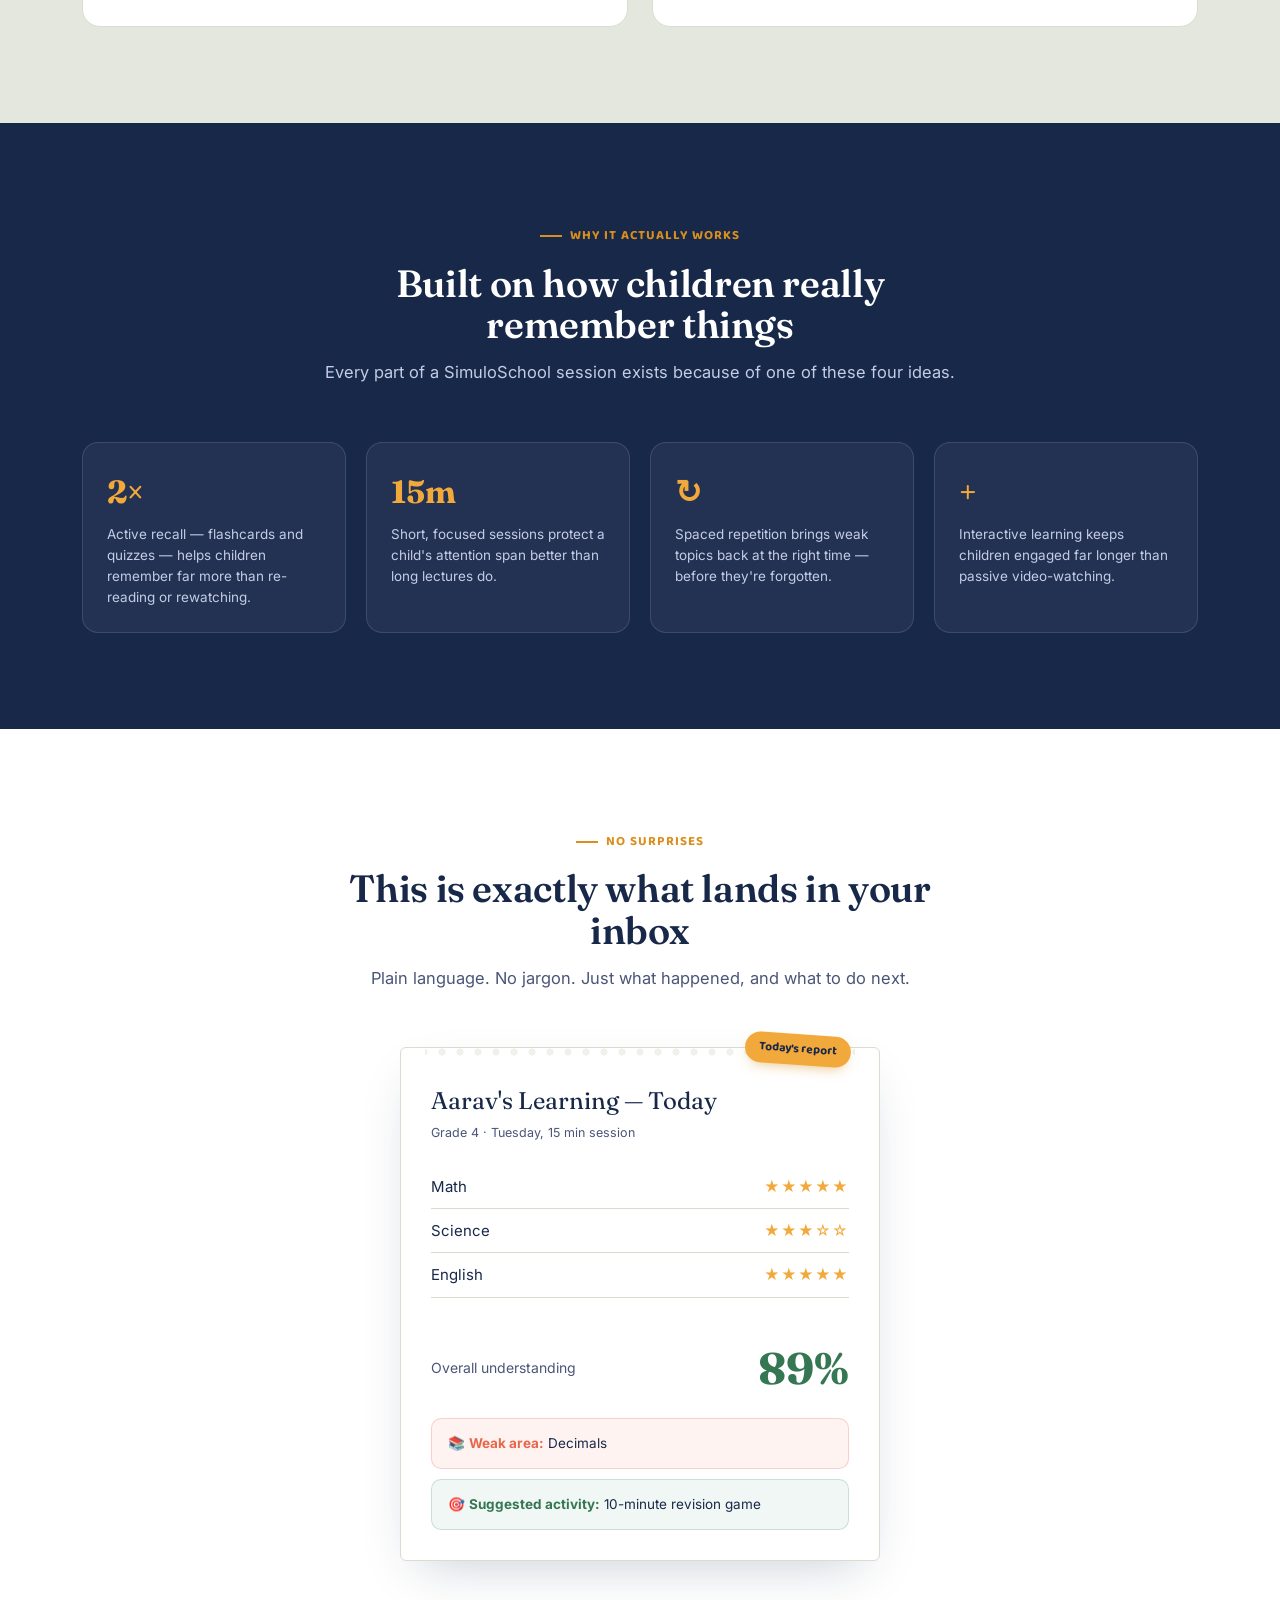
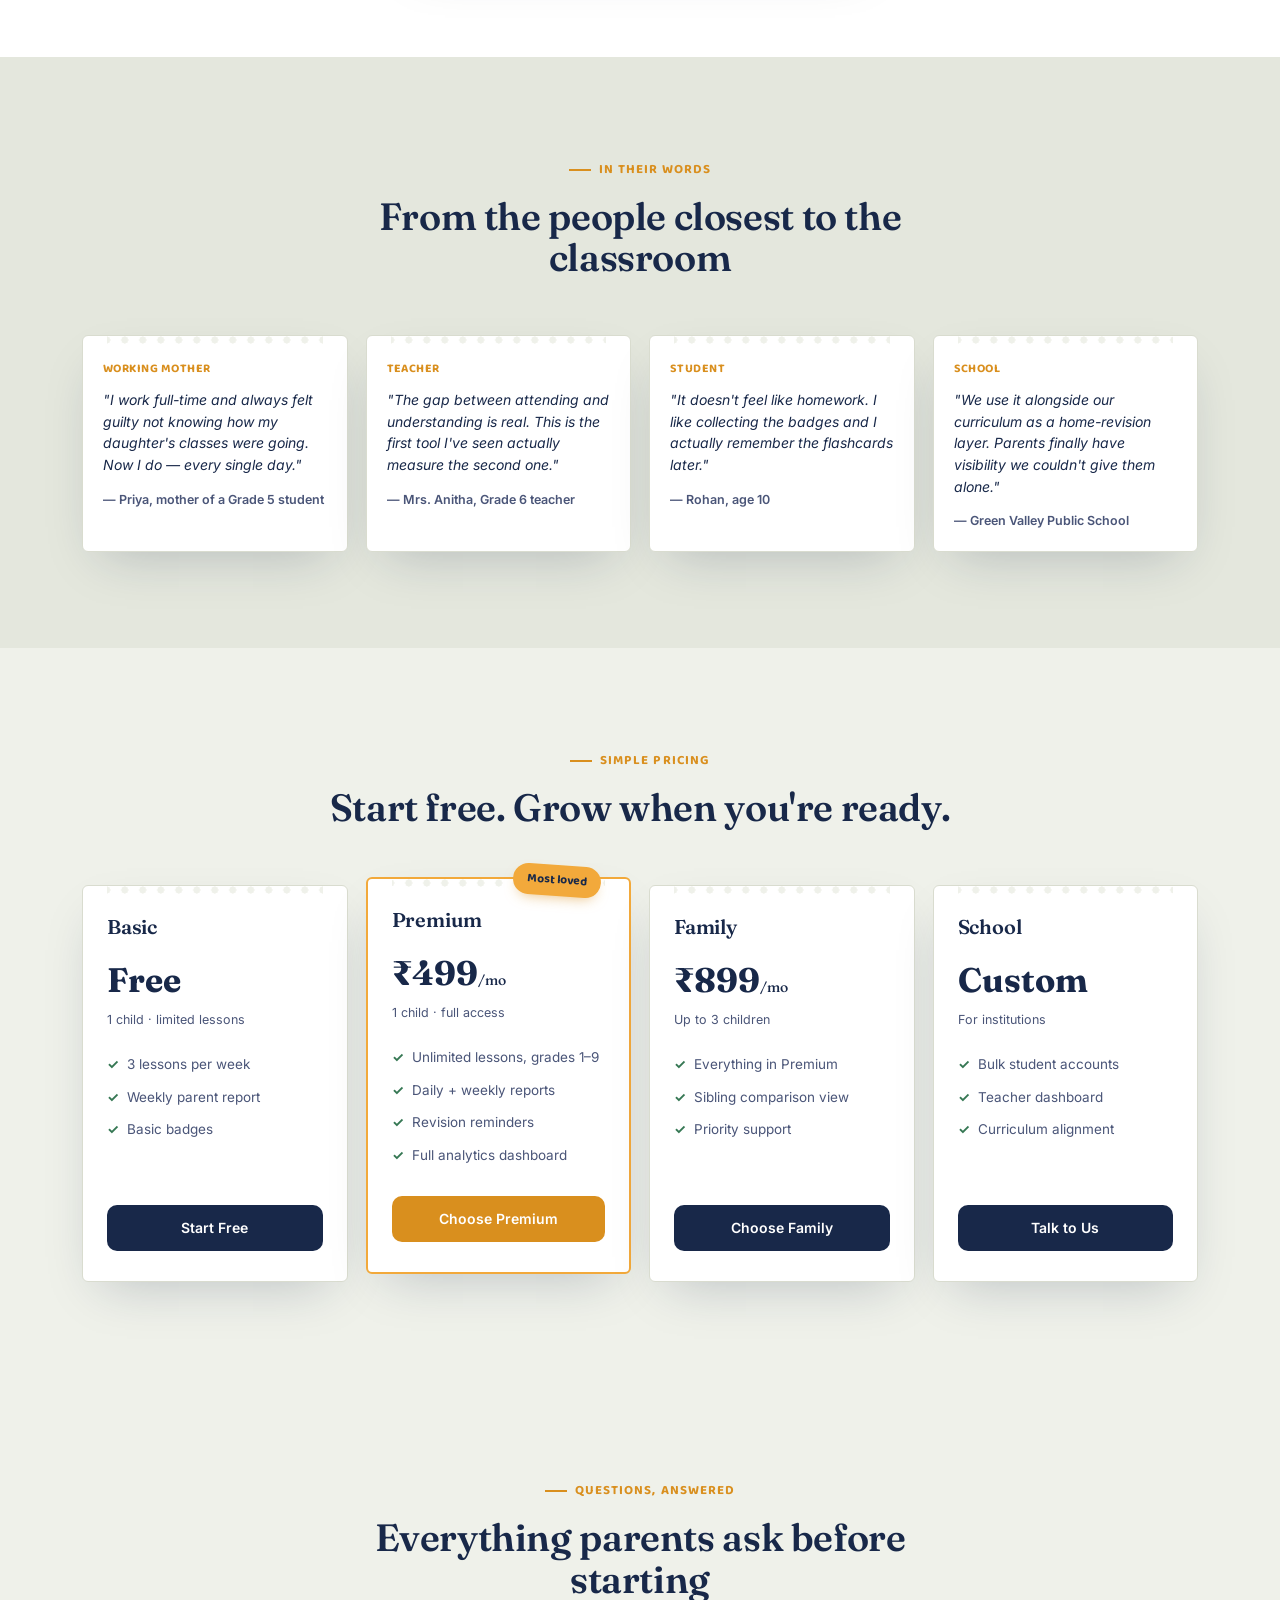
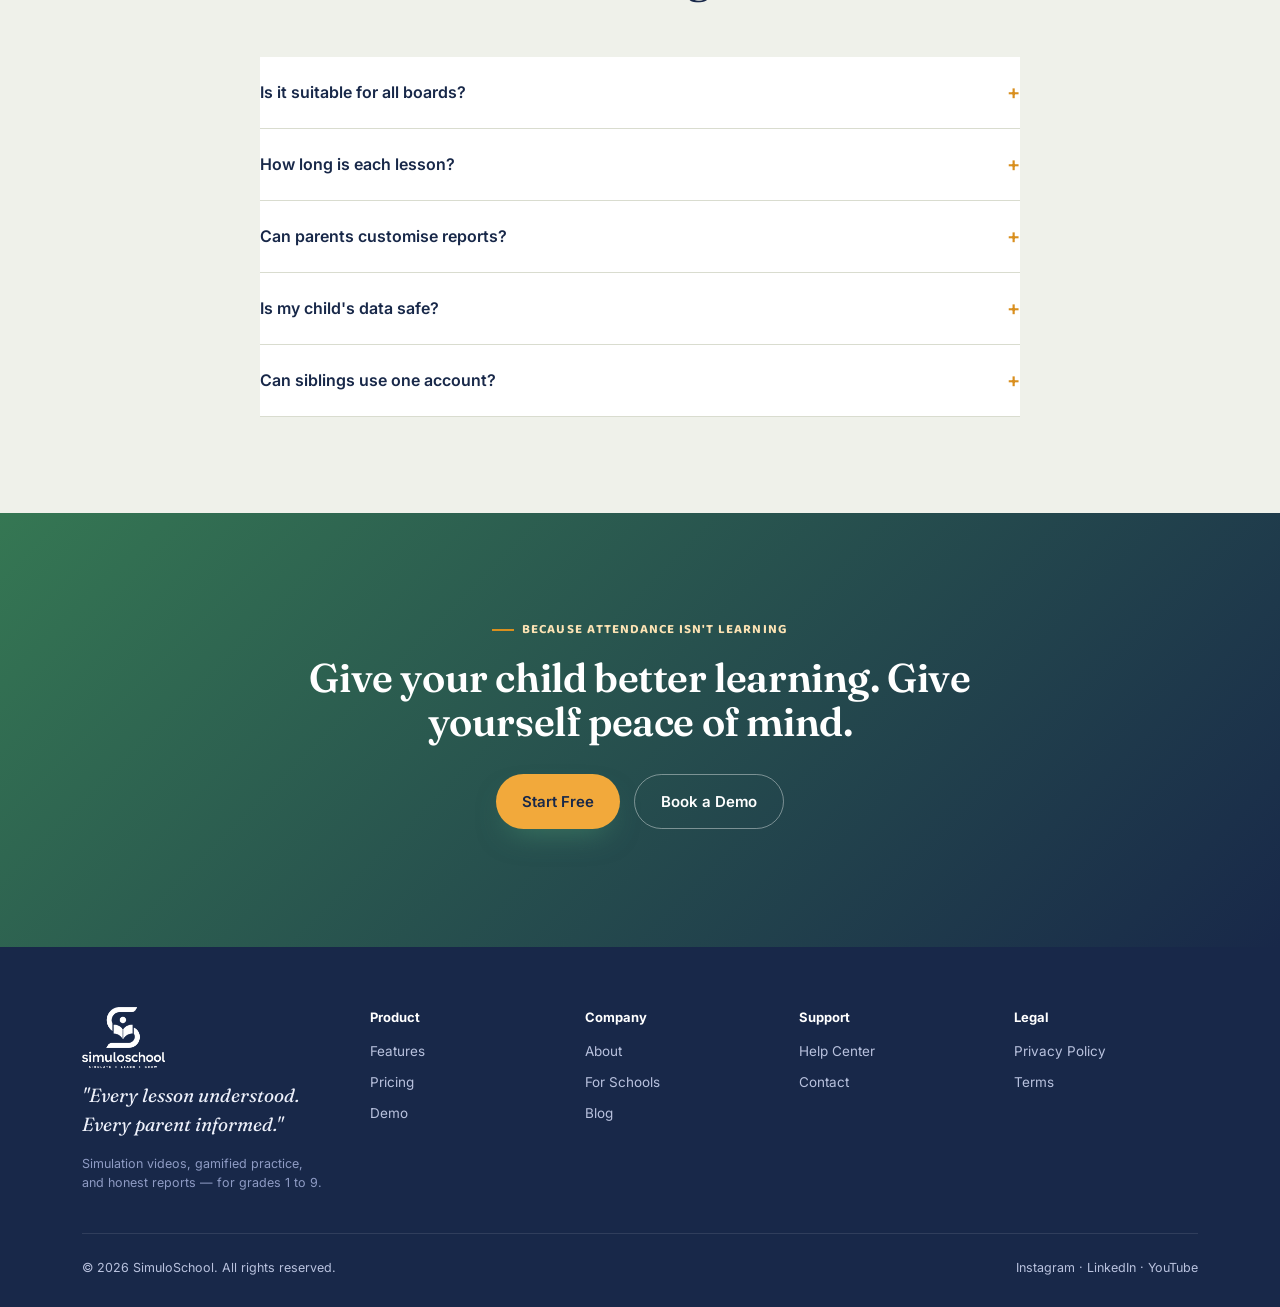
==== commit 2a97e493: "added logo" ====
--- a/frontend/index.html
+++ b/frontend/index.html
@@ -3,7 +3,8 @@
 <head>
 <meta charset="UTF-8">
 <meta name="viewport" content="width=device-width, initial-scale=1.0">
-<title>Saarthi — Because attendance isn't learning.</title>
+    <link rel="icon" type="image/png" href="img/favicon.png" />
+<title>SimuloSchool — Because attendance isn't learning.</title>
 <link rel="preconnect" href="https://fonts.googleapis.com">
 <link href="https://fonts.googleapis.com/css2?family=Fraunces:ital,opsz,wght@0,9..144,300;0,9..144,450;0,9..144,600;0,9..144,700;1,9..144,500&family=Inter:wght@400;500;600;700;800&family=Baloo+2:wght@500;600;700;800&display=swap" rel="stylesheet">
 <style>
@@ -105,6 +106,10 @@
     display:flex; align-items:center; gap:8px;
   }
   .logo span{ color:var(--marigold-deep); }
+  /* Explicit heights: no header reflow while the artwork loads. */
+  .logo-mark{ height:30px; width:auto; display:block; }
+  /* Footer sits on --ink, where the lockup's navy would vanish. */
+  .logo-footer{ height:62px; width:auto; display:block; }
   .nav-links{ display:flex; gap:34px; font-size:14.5px; font-weight:500; color:var(--ink-soft); }
   .nav-links a:hover{ color:var(--ink); }
   .nav-auth{ display:flex; align-items:center; gap:14px; }
@@ -494,13 +499,98 @@
   .footer-tagline{ font-family:'Fraunces'; font-style:italic; font-size:19px; color:#EDF0FA; margin-top:12px; max-width:260px; }
   .footer-bottom{ border-top:1px solid rgba(255,255,255,0.1); padding-top:24px; display:flex; justify-content:space-between; font-size:12.5px; flex-wrap:wrap; gap:10px;}
   @media(max-width:900px){ .footer-grid{ grid-template-columns:1fr 1fr; } }
+
+  /* ==========================================================================
+     Responsive pass — phones. The page was built desktop-first with a 900px
+     and 560px breakpoint; these handle real phone widths (390/360/320).
+     ========================================================================== */
+  html{ -webkit-text-size-adjust:100%; }
+
+  @media(max-width:820px){
+    .wrap{ padding:0 20px; }
+    nav{ padding:14px 20px; }
+    .section-pad{ padding:64px 0; }
+    .section-head{ margin-bottom:38px; }
+    .section-head h2{ font-size:28px; }
+    .section-head p{ font-size:15px; }
+    .hero{ padding:56px 0 40px; }
+    .demo-grid{ gap:34px; }
+    .trust-bar .wrap{ gap:18px; font-size:12.5px; }
+  }
+
+  @media(max-width:600px){
+    .wrap{ padding:0 16px; }
+    nav{ padding:12px 16px; gap:8px; }
+    .logo{ font-size:18px; }
+
+    /* 5 nav items will not fit a phone: drop the label-only links, keep the
+       two that matter and shrink them. */
+    .nav-auth{ gap:8px; }
+    .nav-user{ display:none !important; }
+    .nav-cta{ padding:9px 14px; font-size:13px; }
+    .nav-login{ padding:9px 8px; font-size:13px; }
+    .nav-admin{ padding:9px 12px; font-size:12.5px; }
+    .nav-logout{ padding:8px 12px; font-size:12.5px; }
+
+    .login-banner{ padding:10px 16px; font-size:13px; gap:8px; }
+
+    .hero{ padding:36px 0 28px; }
+    .hero h1{ font-size:30px; }
+    .hero p.lead{ font-size:15.5px; margin-bottom:24px; }
+    .cta-row{ gap:10px; }
+    /* Full-width CTAs beat two half-buttons squeezed onto one line. */
+    .cta-row .btn{ flex:1 1 100%; justify-content:center; padding:14px 20px; font-size:14.5px; }
+
+    .hero-illustration{ grid-template-columns:1fr; padding:18px; min-height:0; }
+    .snapshot-widget{ width:100%; max-width:280px; }
+
+    .section-pad{ padding:48px 0; }
+    .section-head{ margin-bottom:30px; }
+    .section-head h2{ font-size:24px; }
+
+    /* The step cards were a fixed 260px — that overflows narrow phones. */
+    .flow-step{ width:100%; padding:24px 18px; }
+    .flow-arrow{ padding:6px 0; transform:rotate(90deg); }
+
+    .feature-card{ padding:20px 16px; }
+    .demo-copy h2{ font-size:24px; }
+    .demo-list li{ font-size:13.5px; }
+    .player-caption{ font-size:11px; padding:8px 10px; gap:8px; }
+
+    .dashboard-mock{ padding:18px; }
+    .why-col{ padding:22px 18px; }
+    .sci-card{ padding:20px 16px; }
+    .sample-card{ padding:28px 20px 24px; }
+    .testi-card{ padding:22px 16px 18px; }
+
+    .price-card{ padding:24px 18px; }
+    .price-card.featured{ transform:none; }
+
+    .faq-q{ font-size:15px; gap:12px; }
+
+    .final-cta{ padding:64px 0; }
+    .final-cta h2{ font-size:26px; }
+    .final-cta .cta-row .btn{ flex:1 1 100%; }
+
+    footer{ padding:44px 0 24px; }
+    .footer-grid{ grid-template-columns:1fr 1fr; gap:22px; }
+    .footer-bottom{ flex-direction:column; gap:6px; text-align:center; }
+  }
+
+  @media(max-width:380px){
+    .hero h1{ font-size:26px; }
+    .section-head h2{ font-size:22px; }
+    .nav-cta{ padding:8px 11px; font-size:12.5px; }
+    .nav-login{ padding:8px 6px; font-size:12.5px; }
+    .footer-grid{ grid-template-columns:1fr; }
+  }
 </style>
 </head>
 <body>
 
 <header>
   <nav>
-    <div class="logo">Saarthi <span>•</span></div>
+    <div class="logo"><img class="logo-mark" src="img/logo-mark.png" alt="" />simuloschool</div>
     <div class="nav-links">
       <a href="#solution">How it works</a>
       <a href="#features">Features</a>
@@ -604,7 +694,7 @@
 <section class="section-pad" id="solution">
   <div class="wrap">
     <div class="section-head">
-      <span class="eyebrow">The Saarthi way</span>
+      <span class="eyebrow">The SimuloSchool way</span>
       <h2>Meet your child's AI learning companion</h2>
       <p>Not another video lecture. A 15-minute loop built to prove understanding — not just play a video to the end.</p>
     </div>
@@ -644,7 +734,7 @@
     <div class="demo-copy">
       <span class="eyebrow">See a lesson</span>
       <h2>This is what "learning," not "watching," looks like.</h2>
-      <p>A 90-second look at a real Saarthi session — from simulation video to flashcard to the report that lands in your inbox after.</p>
+      <p>A 90-second look at a real SimuloSchool session — from simulation video to flashcard to the report that lands in your inbox after.</p>
       <ul class="demo-list">
         <li><b>0:00</b> A simulation video breaks a concept into something your child can see move, not just hear explained.</li>
         <li><b>0:35</b> A flashcard round checks if it actually stuck.</li>
@@ -840,7 +930,7 @@
     <div class="section-head">
       <span class="eyebrow">Why it actually works</span>
       <h2>Built on how children really remember things</h2>
-      <p>Every part of a Saarthi session exists because of one of these four ideas.</p>
+      <p>Every part of a SimuloSchool session exists because of one of these four ideas.</p>
     </div>
     <div class="sci-grid">
       <div class="sci-card"><div class="stat">2×</div><p>Active recall — flashcards and quizzes — helps children remember far more than re-reading or rewatching.</p></div>
@@ -1018,7 +1108,7 @@
   <div class="wrap">
     <div class="footer-grid">
       <div>
-        <div class="logo" style="color:#fff;">Saarthi <span>•</span></div>
+        <div class="logo"><img class="logo-footer" src="img/logo-full-light.png" alt="SimuloSchool" /></div>
         <p class="footer-tagline">"Every lesson understood.<br>Every parent informed."</p>
         <p style="font-size:12.5px; color:#8E9BC4; margin-top:14px; max-width:240px;">Simulation videos, gamified practice, and honest reports — for grades 1 to 9.</p>
       </div>
@@ -1046,14 +1136,14 @@
       </div>
     </div>
     <div class="footer-bottom">
-      <span>© 2026 Saarthi Learning. All rights reserved.</span>
+      <span>© 2026 SimuloSchool. All rights reserved.</span>
       <span>Instagram · LinkedIn · YouTube</span>
     </div>
   </div>
 </footer>
 
 <script src="js/config.js"></script>
-<script src="js/api.js?v=10"></script>
-<script src="js/pages/home.js?v=10"></script>
+<script src="js/api.js?v=11"></script>
+<script src="js/pages/home.js?v=11"></script>
 </body>
 </html>
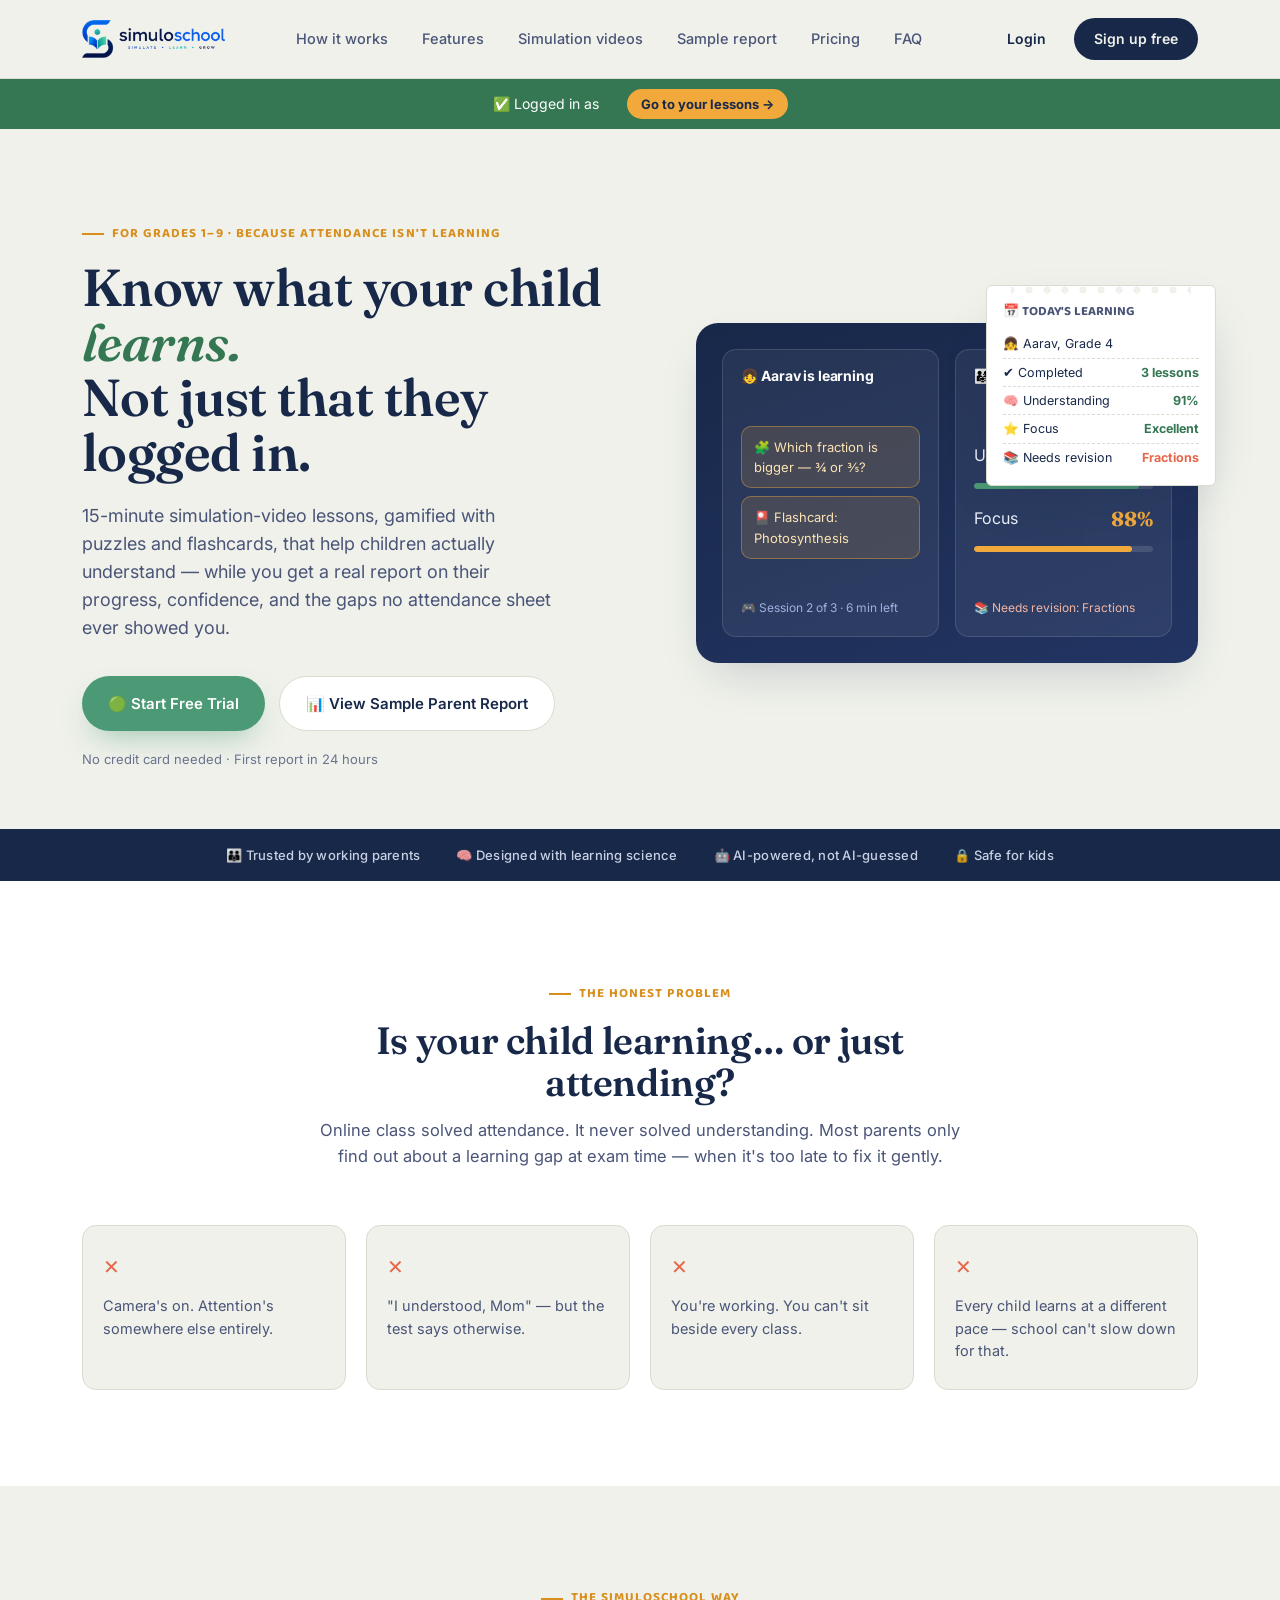
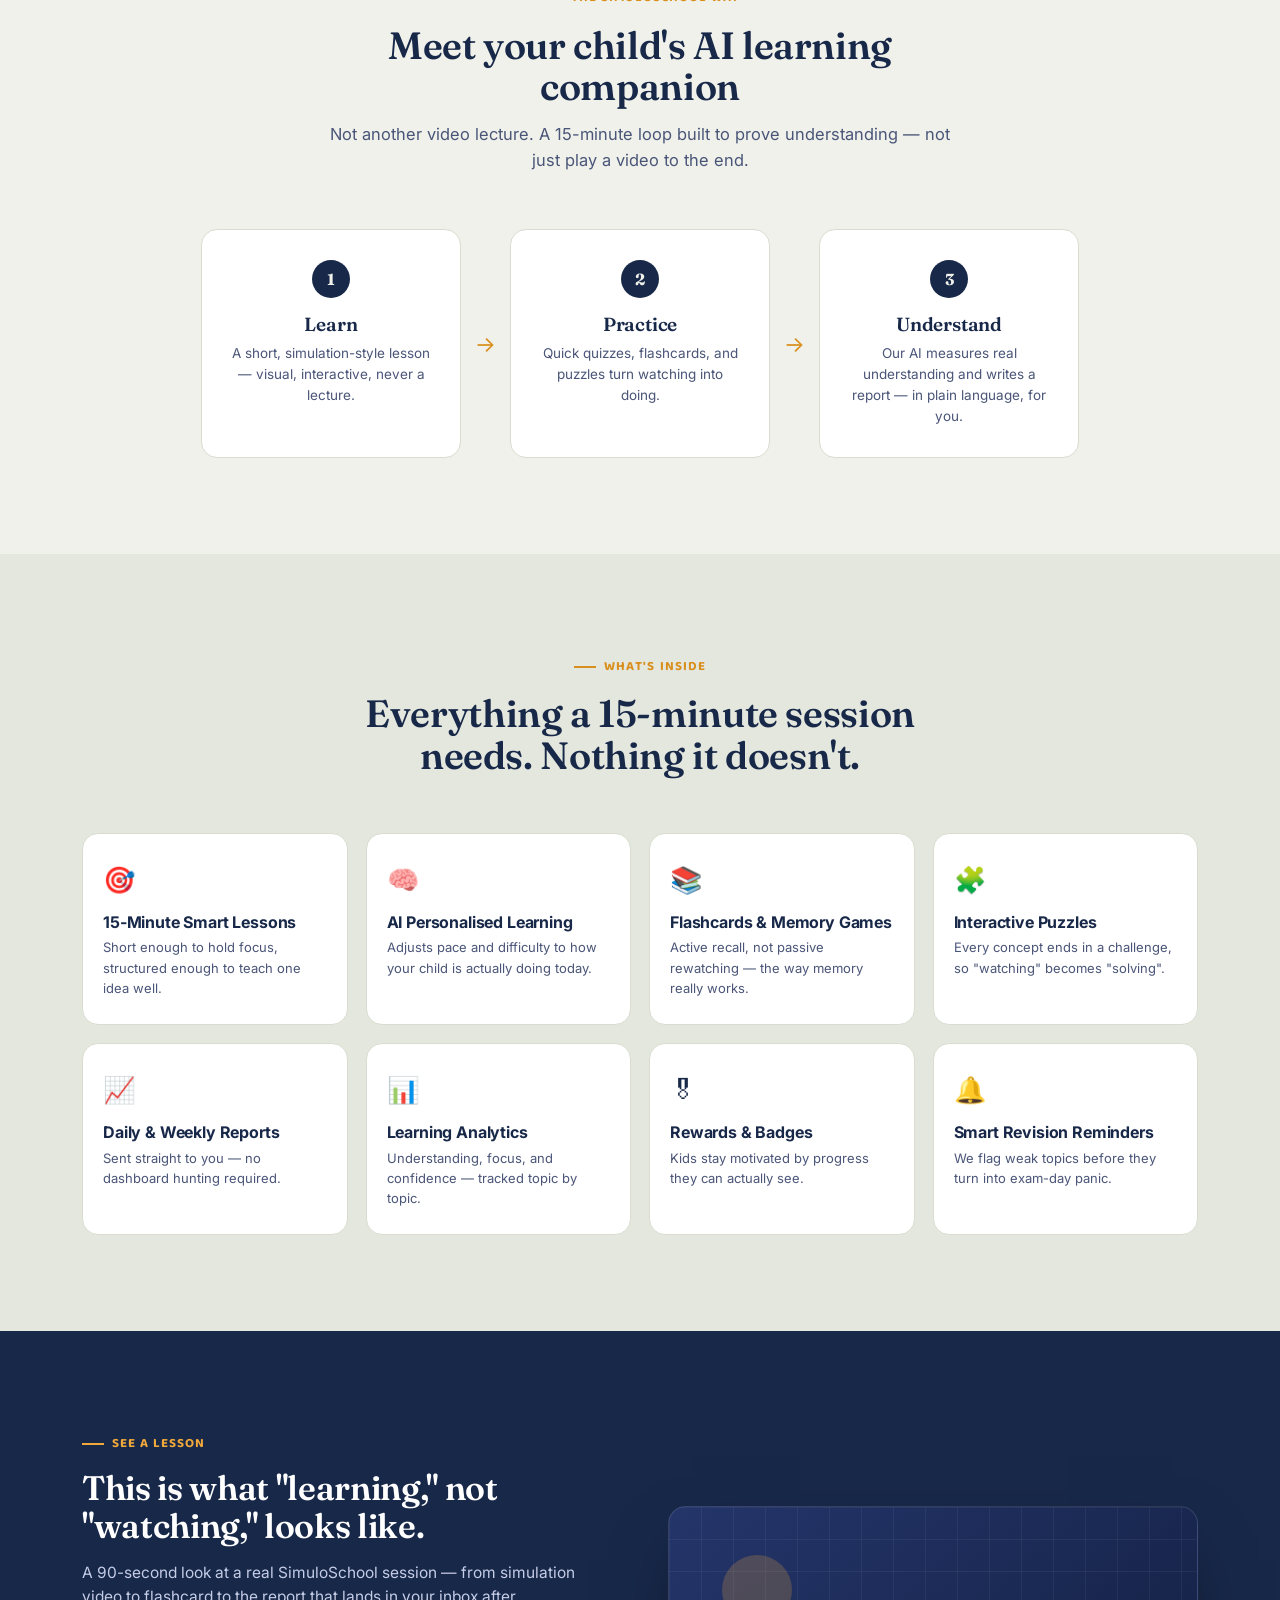
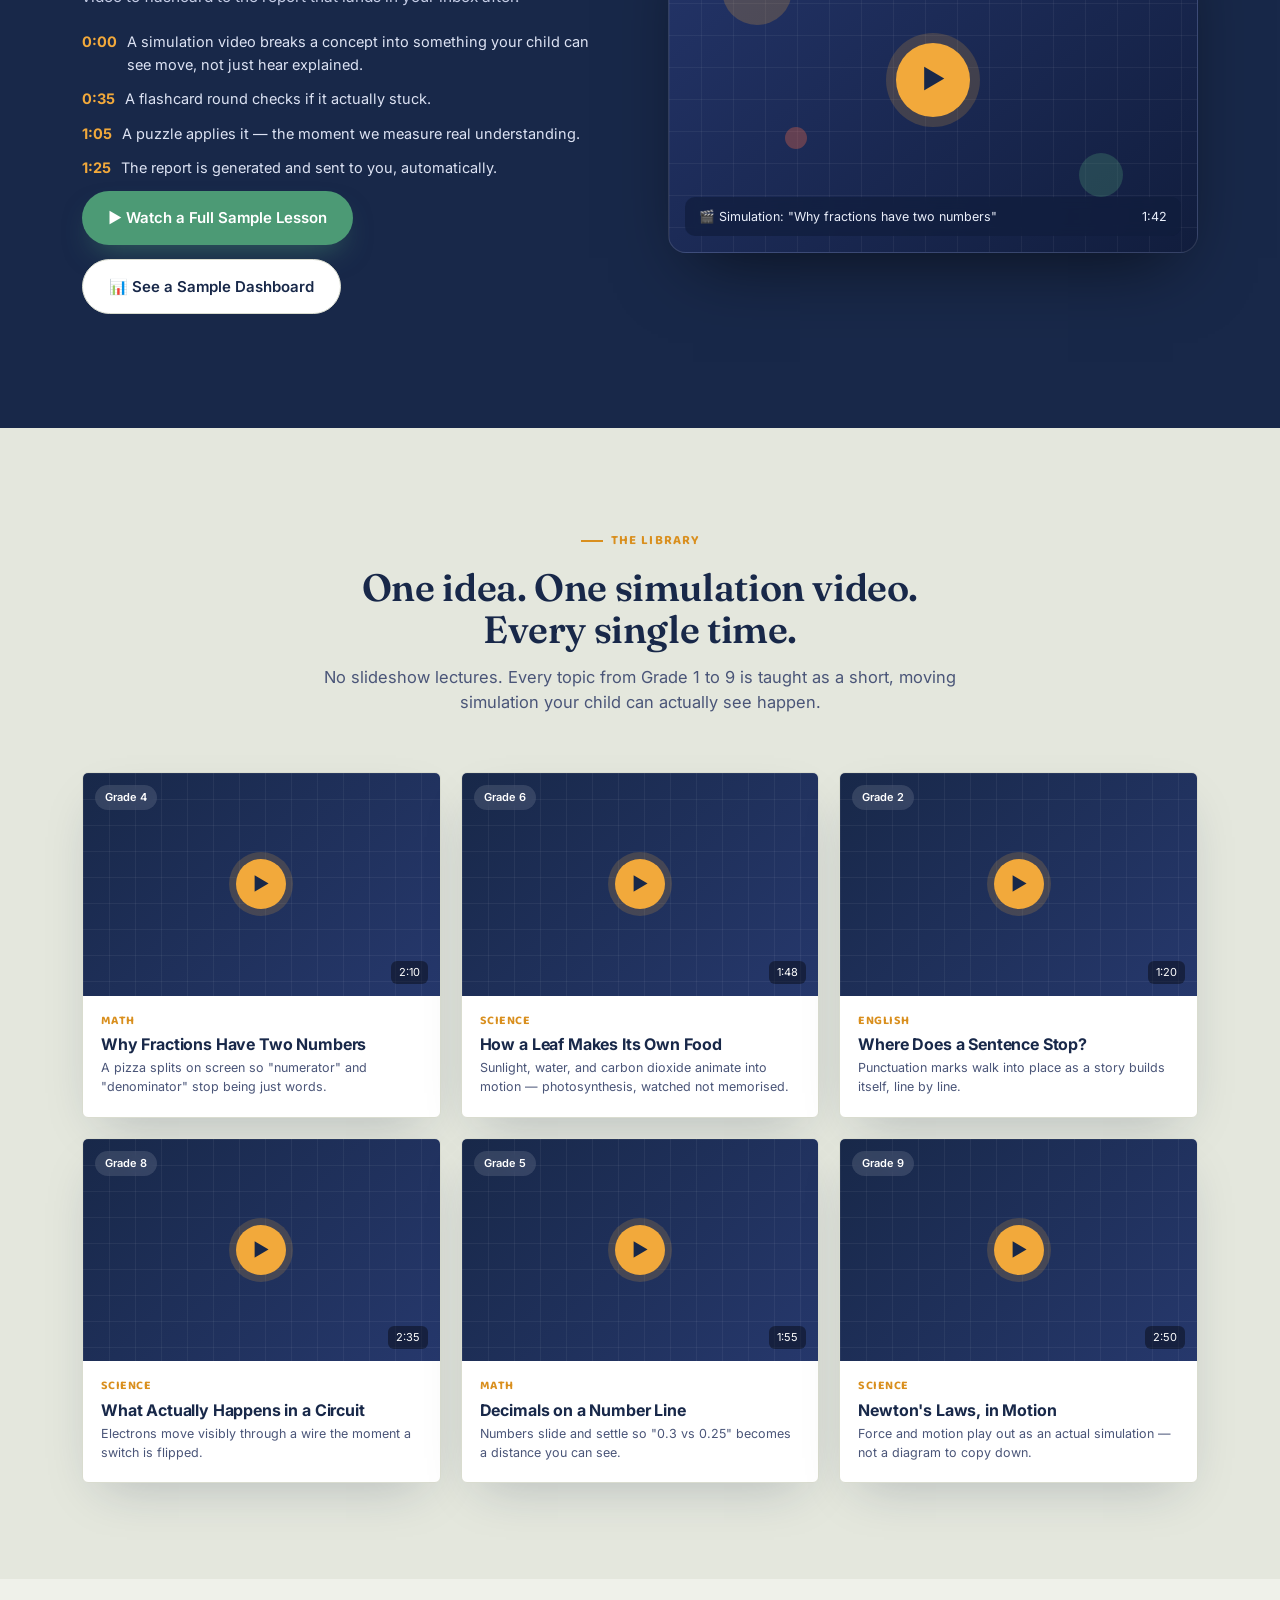
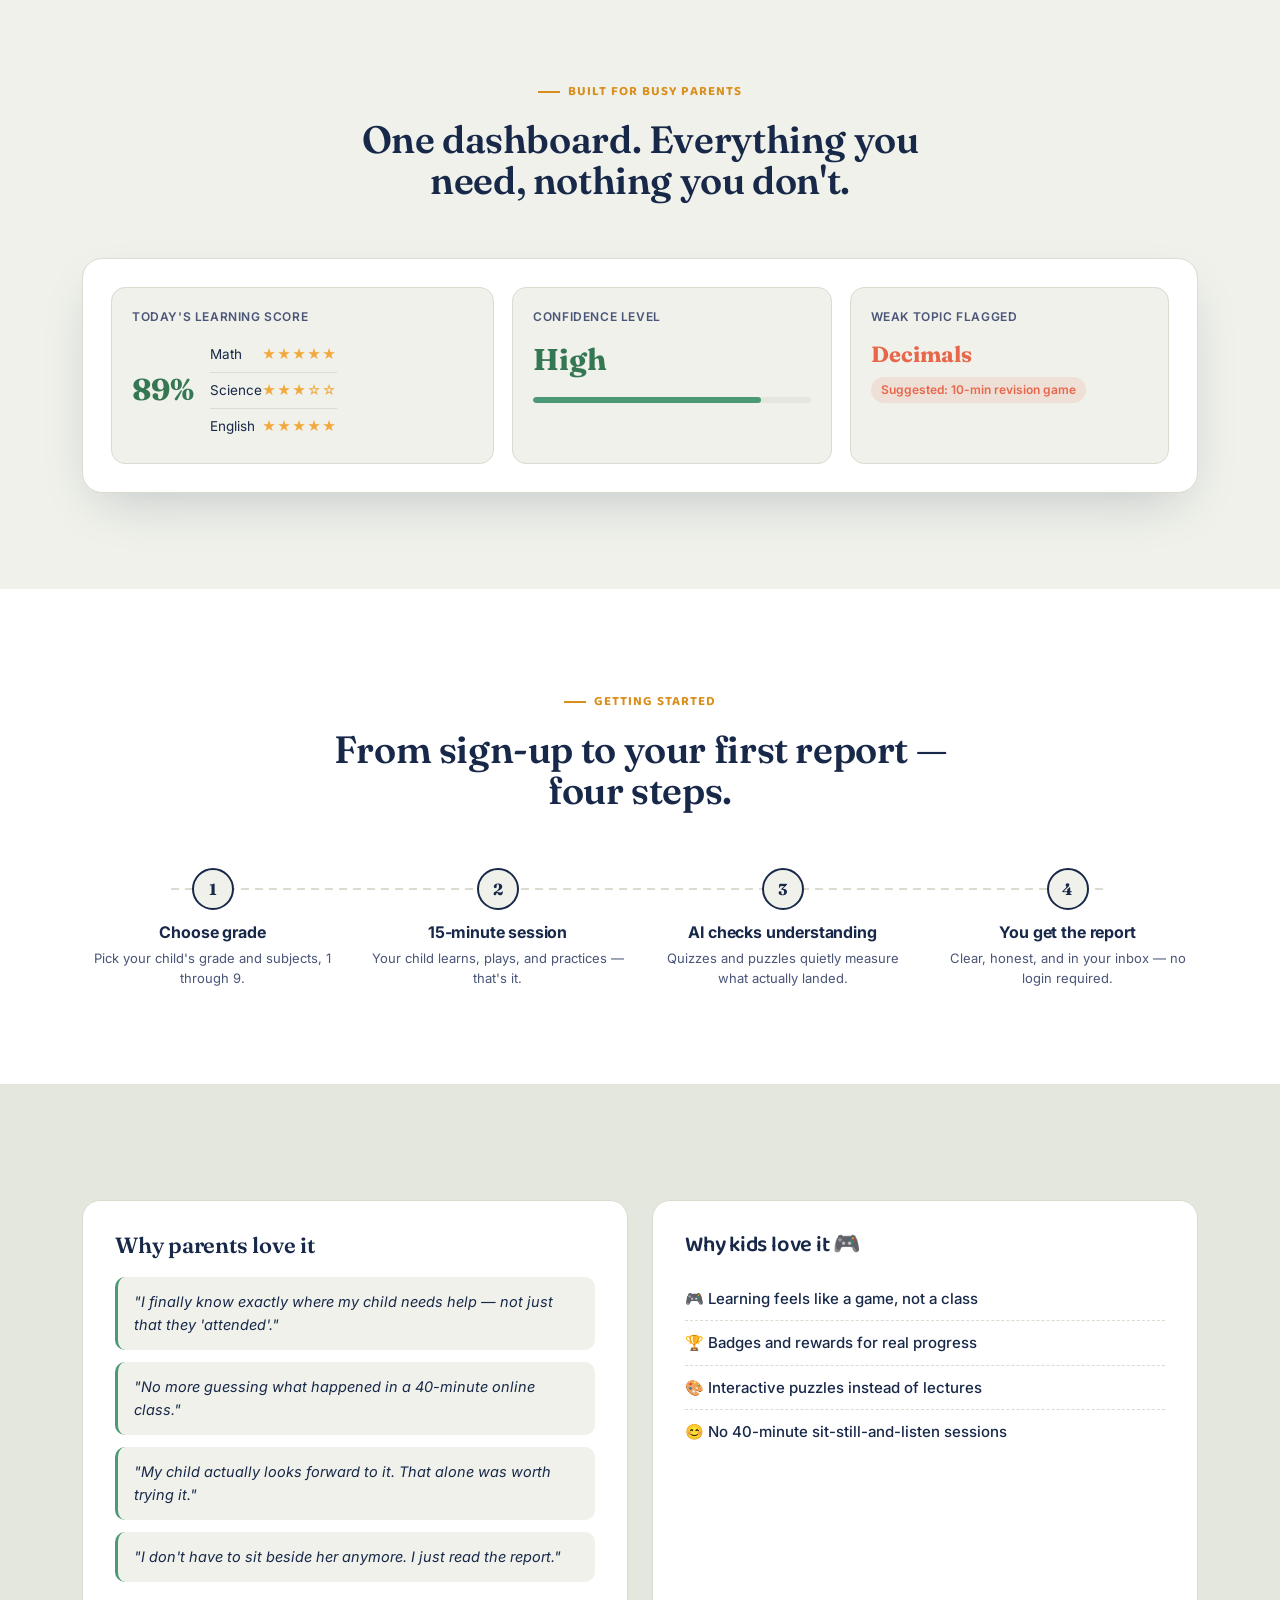
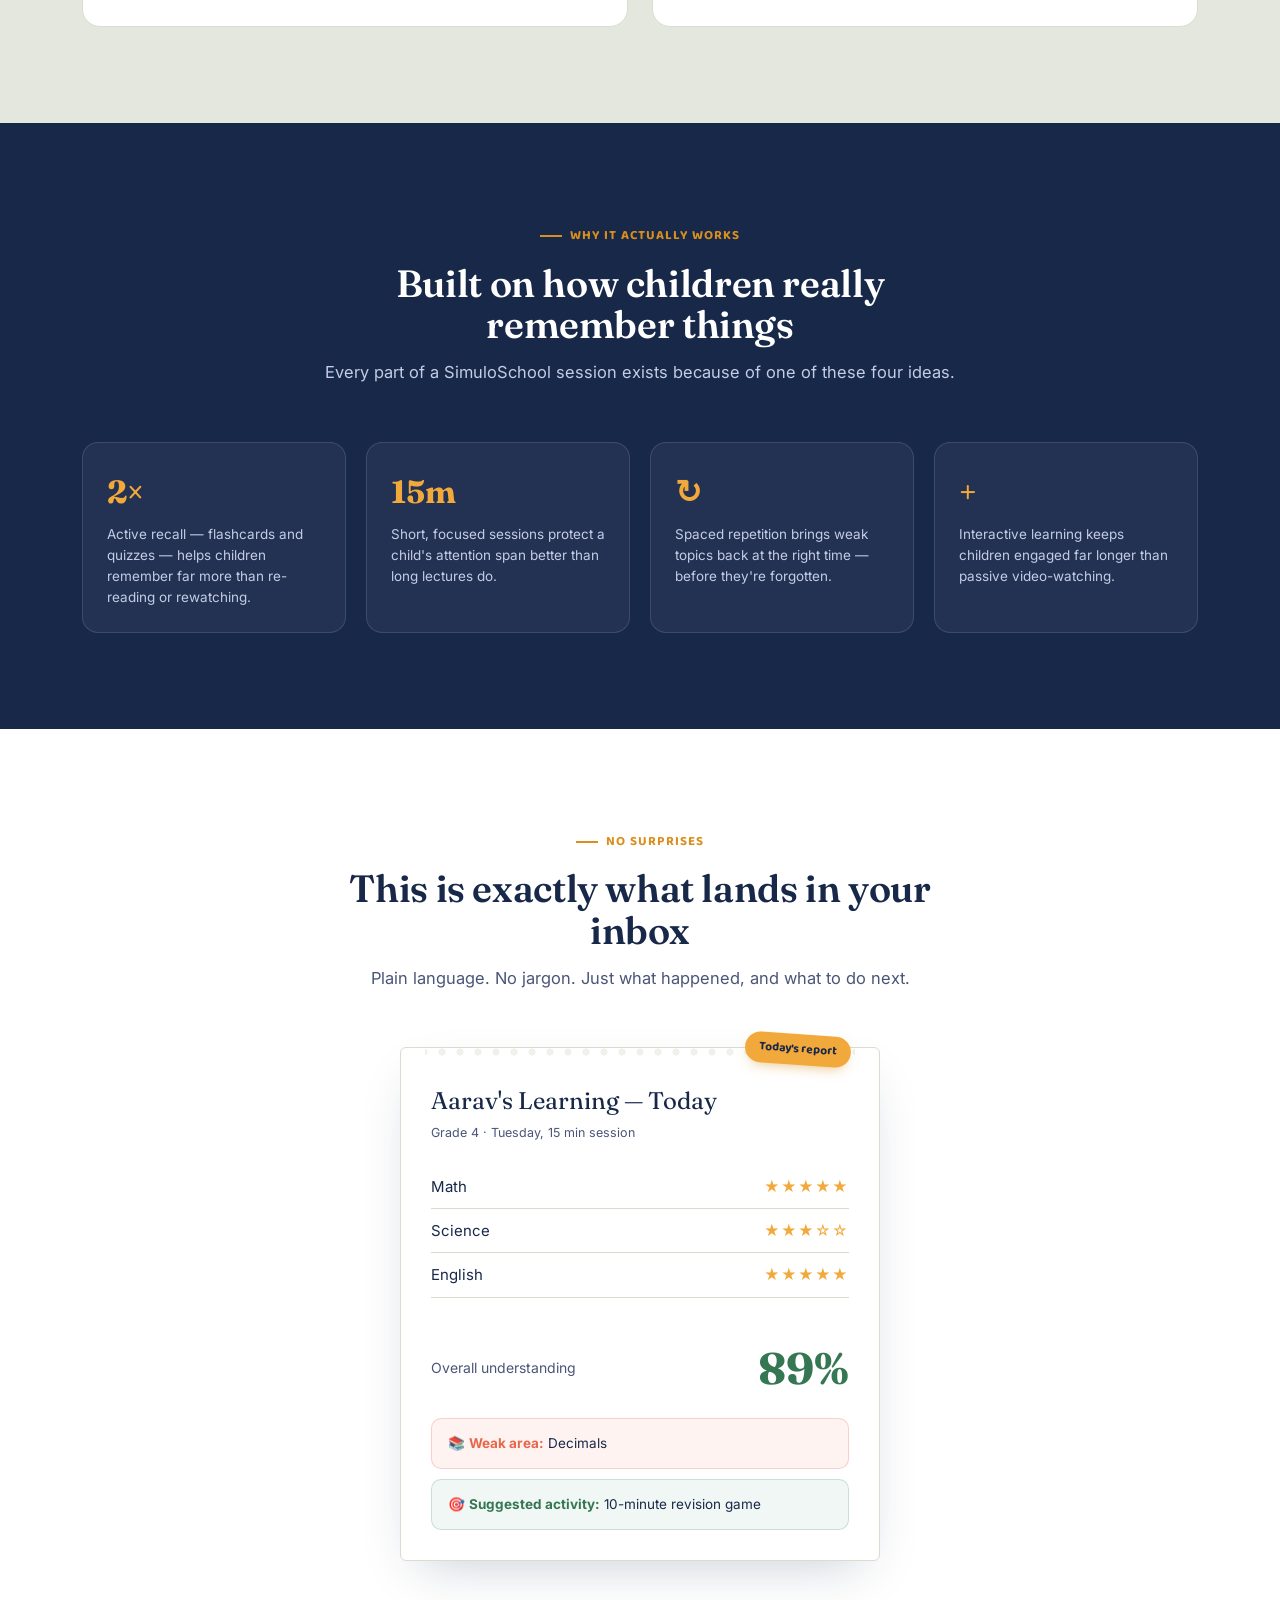
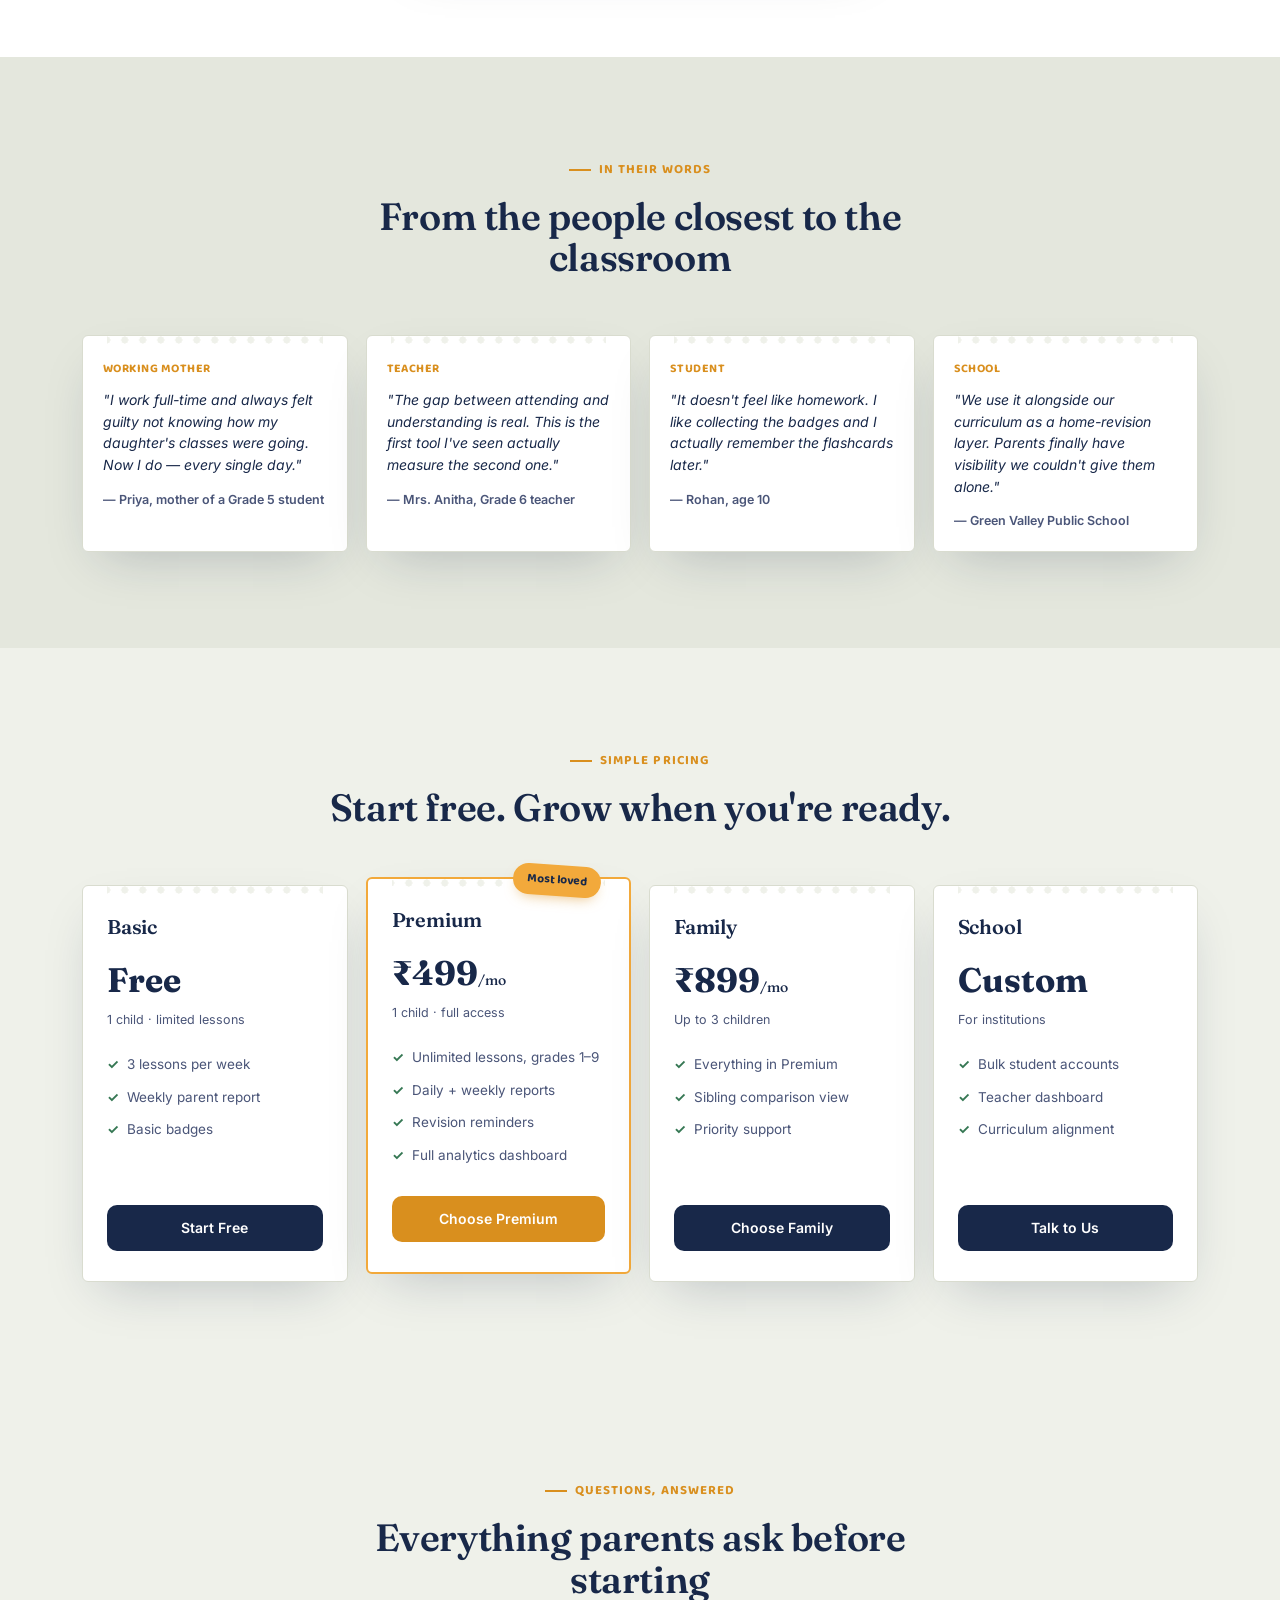
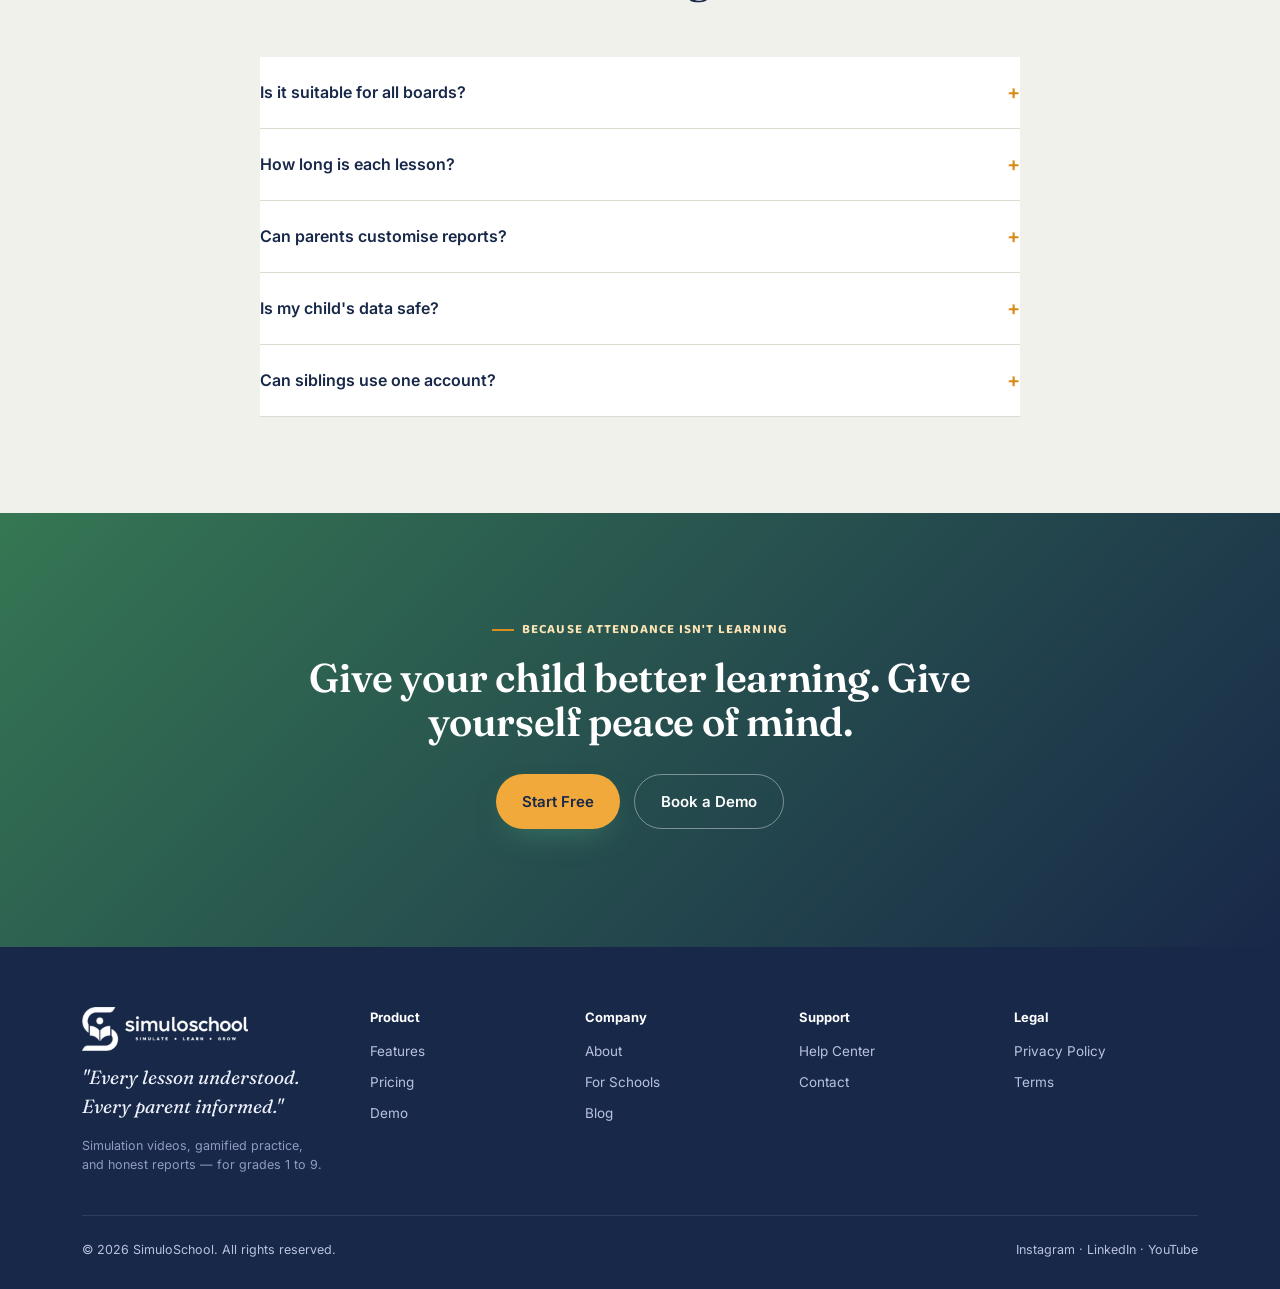
==== commit 8bba290c: "fixed backend and design stuff" ====
--- a/frontend/index.html
+++ b/frontend/index.html
@@ -106,10 +106,12 @@
     display:flex; align-items:center; gap:8px;
   }
   .logo span{ color:var(--marigold-deep); }
-  /* Explicit heights: no header reflow while the artwork loads. */
-  .logo-mark{ height:30px; width:auto; display:block; }
+  /* Explicit heights: no header reflow while the artwork loads. The
+     stacked source lockup goes illegible at header size, so both bars
+     use the horizontal build of the same mark and wordmark. */
+  .logo-h{ height:38px; width:auto; display:block; }
   /* Footer sits on --ink, where the lockup's navy would vanish. */
-  .logo-footer{ height:62px; width:auto; display:block; }
+  .logo-footer{ height:44px; width:auto; display:block; }
   .nav-links{ display:flex; gap:34px; font-size:14.5px; font-weight:500; color:var(--ink-soft); }
   .nav-links a:hover{ color:var(--ink); }
   .nav-auth{ display:flex; align-items:center; gap:14px; }
@@ -522,6 +524,8 @@
     .wrap{ padding:0 16px; }
     nav{ padding:12px 16px; gap:8px; }
     .logo{ font-size:18px; }
+    .logo-h{ height:30px; }
+    .logo-footer{ height:38px; }
 
     /* 5 nav items will not fit a phone: drop the label-only links, keep the
        two that matter and shrink them. */
@@ -590,7 +594,7 @@
 
 <header>
   <nav>
-    <div class="logo"><img class="logo-mark" src="img/logo-mark.png" alt="" />simuloschool</div>
+    <div class="logo"><img class="logo-h" src="img/logo-h.png" alt="SimuloSchool" /></div>
     <div class="nav-links">
       <a href="#solution">How it works</a>
       <a href="#features">Features</a>
@@ -1108,7 +1112,7 @@
   <div class="wrap">
     <div class="footer-grid">
       <div>
-        <div class="logo"><img class="logo-footer" src="img/logo-full-light.png" alt="SimuloSchool" /></div>
+        <div class="logo"><img class="logo-footer" src="img/logo-h-light.png" alt="SimuloSchool" /></div>
         <p class="footer-tagline">"Every lesson understood.<br>Every parent informed."</p>
         <p style="font-size:12.5px; color:#8E9BC4; margin-top:14px; max-width:240px;">Simulation videos, gamified practice, and honest reports — for grades 1 to 9.</p>
       </div>
